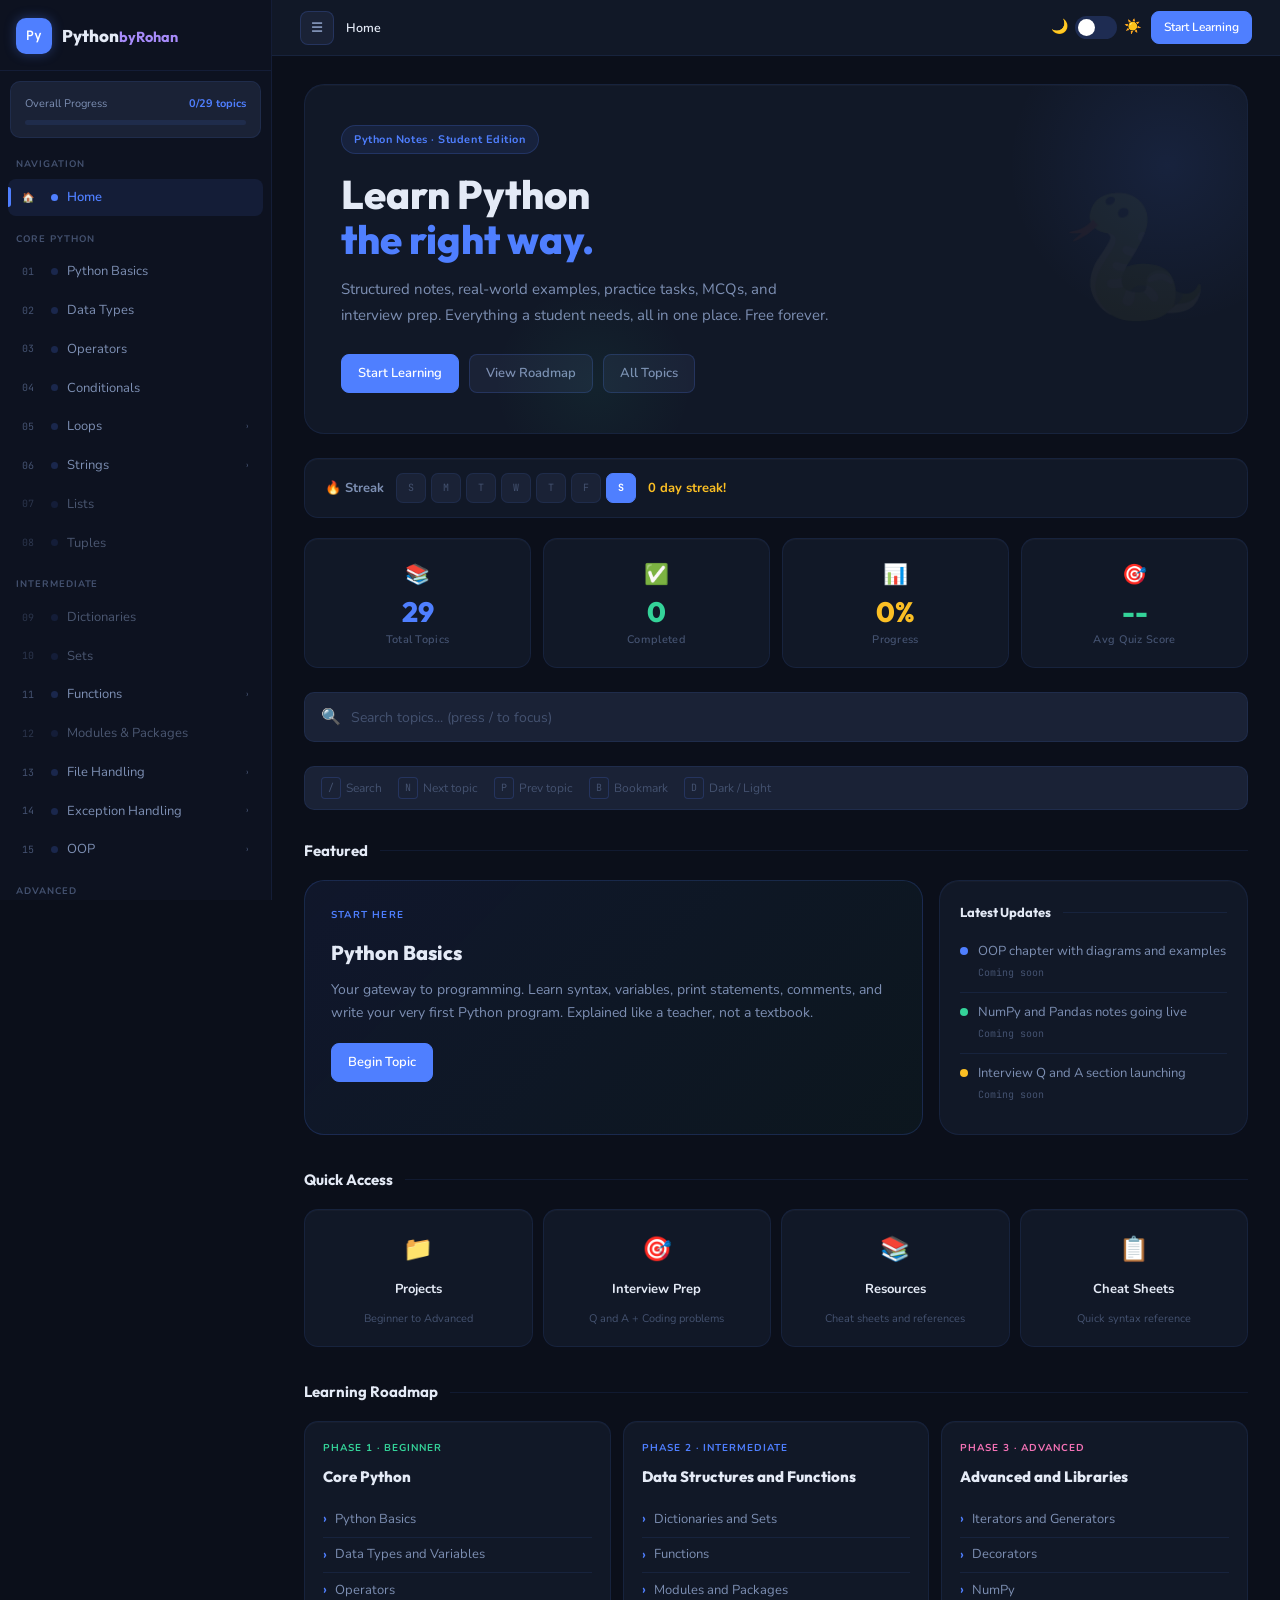
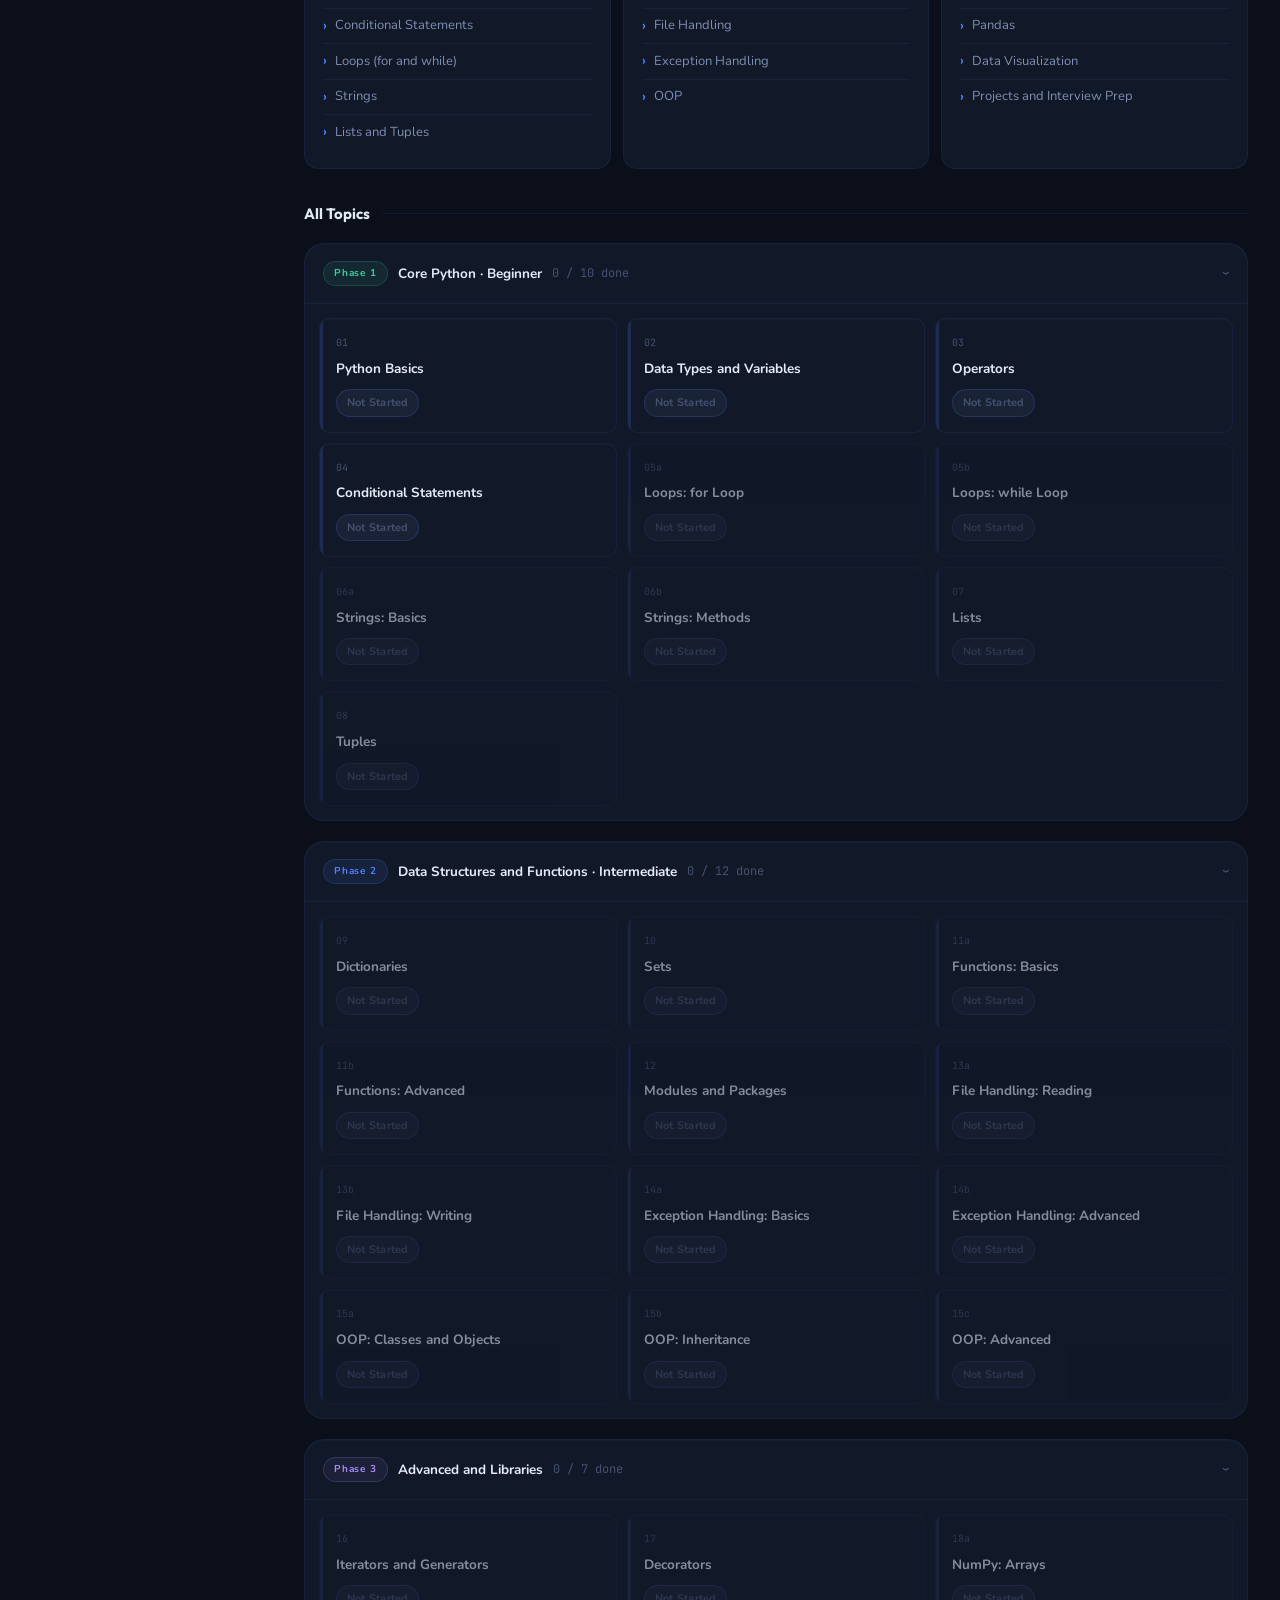
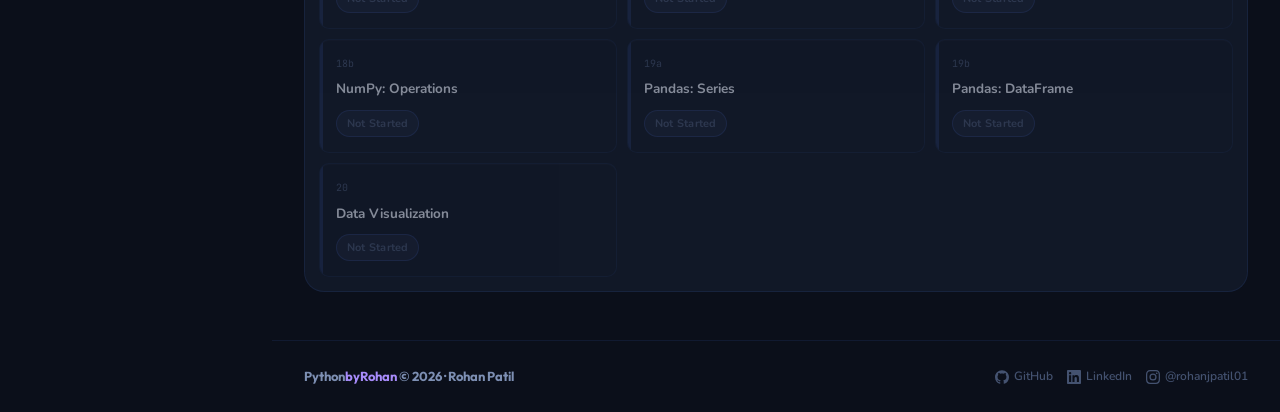
==== index.html @ 58c8c231 "Add files via upload" ====
<!DOCTYPE html>
<html lang="en">
<head>
  <meta charset="UTF-8" />
  <meta name="viewport" content="width=device-width, initial-scale=1.0" />
  <title>PythonbyRohan:Learn Python the Right Way</title>
  <meta name="description" content="Structured Python notes with examples, MCQs, practice tasks, and interview prep by Rohan Patil." />

  <!-- Favicon -->
  <link rel="icon" href="data:image/svg+xml,<svg xmlns='http://www.w3.org/2000/svg' viewBox='0 0 100 100'><text y='.9em' font-size='90'>🐍</text></svg>" />

  <!-- Open Graph -->
  <meta property="og:title"       content="PythonbyRohan:Learn Python the Right Way" />
  <meta property="og:description" content="Structured Python notes, MCQs, practice tasks and interview prep by Rohan Patil. Free for everyone." />
  <meta property="og:type"        content="website" />
  <meta property="og:url"         content="https://rohanpatil01.github.io/pynotes/" />
  <meta name="twitter:card"       content="summary" />
  <meta name="twitter:title"      content="PythonbyRohan:Learn Python the Right Way" />
  <meta name="twitter:description" content="Structured Python notes, MCQs, practice tasks and interview prep by Rohan Patil." />

  <link rel="stylesheet" href="assets/style.css" />
  <style>
    /* Home-page specific */
    .hero {
      background: var(--card);
      border: 1px solid var(--border);
      border-radius: var(--radius-xl);
      padding: 40px 36px;
      position: relative; overflow: hidden;
      margin-bottom: 24px;
      box-shadow: inset 0 1px 0 var(--card-shine);
    }
    .hero-glow {
      position:absolute; top:-80px; right:-80px;
      width:320px; height:320px;
      background:radial-gradient(circle, rgba(79,127,255,.1) 0%, transparent 70%);
      pointer-events:none;
    }
    .hero-glow2 {
      position:absolute; bottom:-50px; left:20%;
      width:200px; height:200px;
      background:radial-gradient(circle, rgba(52,211,153,.06) 0%, transparent 70%);
      pointer-events:none;
    }
    .hero-snake {
      position:absolute; right:36px; top:50%;
      transform:translateY(-50%);
      font-size:120px; opacity:.05;
      pointer-events:none; user-select:none;
    }
    .hero-tag {
      display:inline-flex; align-items:center; gap:6px;
      background:rgba(79,127,255,.1);
      border:1px solid rgba(79,127,255,.2);
      color:var(--accent);
      font-size:11px; font-weight:700;
      padding:4px 12px; border-radius:20px;
      margin-bottom:18px; letter-spacing:.05em;
    }
    .hero h1 {
      font-family:var(--font-display);
      font-size:clamp(26px,4vw,40px);
      font-weight:800; line-height:1.12;
      margin-bottom:14px; color:var(--text);
    }
    .hero h1 .hl { color:var(--accent); }
    .hero p {
      font-size:15px; color:var(--text2);
      line-height:1.75; max-width:500px; margin-bottom:26px;
    }
    .hero-actions { display:flex; gap:10px; flex-wrap:wrap; }

    /* Last visit banner */
    .last-visit-banner {
      display:none; align-items:center; justify-content:space-between;
      background:rgba(79,127,255,.08);
      border:1px solid rgba(79,127,255,.2);
      border-radius:var(--radius);
      padding:12px 18px; margin-bottom:20px;
      font-size:13.5px; gap:12px; flex-wrap:wrap;
    }
    .last-visit-banner span { color:var(--text2); }
    .last-visit-banner strong { color:var(--text); }

    /* Streak */
    .streak-section {
      display:flex; align-items:center; gap:12px;
      background:var(--card); border:1px solid var(--border);
      border-radius:var(--radius-lg); padding:14px 20px;
      margin-bottom:20px;
      box-shadow:inset 0 1px 0 var(--card-shine);
      flex-wrap:wrap;
    }
    .streak-label { font-size:13px; font-weight:700; color:var(--text2); white-space:nowrap; }
    #streakDots   { display:flex; gap:5px; }
    .streak-dot {
      width:30px; height:30px; border-radius:7px;
      background:var(--bg3); border:1px solid var(--border);
      display:flex; align-items:center; justify-content:center;
      font-size:10px; font-family:var(--font-mono);
      color:var(--text3); transition:all .2s;
    }
    .streak-dot.done  { background:rgba(79,127,255,.15); border-color:rgba(79,127,255,.3); color:var(--accent); }
    .streak-dot.today { background:var(--accent); border-color:var(--accent); color:#fff; font-weight:700; }
    .streak-msg { font-size:13px; color:var(--accent3); font-weight:700; white-space:nowrap; }

    /* Stats */
    .stats-grid {
      display:grid; grid-template-columns:repeat(4,1fr);
      gap:12px; margin-bottom:24px;
    }
    .stat-card {
      background:var(--card); border:1px solid var(--border);
      border-radius:var(--radius-lg); padding:18px 16px;
      text-align:center;
      transition:border-color .2s, transform .2s;
      box-shadow:inset 0 1px 0 var(--card-shine);
    }
    .stat-card:hover { border-color:var(--border2); transform:translateY(-2px); }
    .stat-icon  { font-size:20px; margin-bottom:6px; }
    .stat-num   {
      font-family:var(--font-display);
      font-size:28px; font-weight:800; line-height:1; margin-bottom:4px;
    }
    .stat-label { font-size:11px; color:var(--text3); font-weight:600; letter-spacing:.03em; }

    /* Quick links */
    .quicklinks-grid {
      display:grid; grid-template-columns:repeat(4,1fr);
      gap:10px; margin-bottom:32px;
    }
    .quicklink-card {
      background:var(--card); border:1px solid var(--border);
      border-radius:var(--radius-lg); padding:18px 14px;
      text-decoration:none; transition:all .2s;
      display:flex; flex-direction:column;
      align-items:center; gap:8px; text-align:center;
      box-shadow:inset 0 1px 0 var(--card-shine);
    }
    .quicklink-card:hover { border-color:var(--accent); transform:translateY(-2px); }
    .quicklink-icon { font-size:24px; }
    .quicklink-name { font-size:13px; font-weight:700; color:var(--text); }
    .quicklink-desc { font-size:11px; color:var(--text3); }

    /* Featured */
    .featured-grid {
      display:grid; grid-template-columns:2fr 1fr;
      gap:16px; margin-bottom:32px;
    }
    .featured-card {
      background:linear-gradient(135deg, rgba(79,127,255,.08), rgba(52,211,153,.04));
      border:1px solid rgba(79,127,255,.18);
      border-radius:var(--radius-xl); padding:26px;
      position:relative; overflow:hidden;
    }
    .featured-label {
      font-size:10px; font-weight:700; letter-spacing:.12em;
      text-transform:uppercase; color:var(--accent); margin-bottom:10px;
    }
    .featured-title {
      font-family:var(--font-display);
      font-size:20px; font-weight:800; margin-bottom:8px; color:var(--text);
    }
    .featured-desc { font-size:14px; color:var(--text2); line-height:1.7; margin-bottom:18px; }
    .updates-card {
      background:var(--card); border:1px solid var(--border);
      border-radius:var(--radius-xl); padding:20px;
      box-shadow:inset 0 1px 0 var(--card-shine);
    }
    .update-item {
      display:flex; gap:10px; align-items:flex-start;
      padding:10px 0; border-bottom:1px solid var(--border);
    }
    .update-item:last-child { border-bottom:none; }
    .update-dot { width:8px; height:8px; border-radius:50%; margin-top:5px; flex-shrink:0; }
    .update-text { font-size:13px; color:var(--text2); line-height:1.5; }
    .update-date { font-size:10px; color:var(--text3); font-family:var(--font-mono); margin-top:3px; }

    /* Roadmap */
    .roadmap-grid {
      display:grid; grid-template-columns:repeat(3,1fr);
      gap:12px; margin-bottom:32px;
    }
    .roadmap-card {
      background:var(--card); border:1px solid var(--border);
      border-radius:var(--radius-lg); padding:18px;
      box-shadow:inset 0 1px 0 var(--card-shine);
      transition:border-color .2s;
    }
    .roadmap-card:hover { border-color:var(--border2); }
    .roadmap-phase {
      font-size:10px; font-weight:700; letter-spacing:.1em;
      text-transform:uppercase; margin-bottom:6px;
    }
    .roadmap-title { font-family:var(--font-display); font-size:15px; font-weight:800; margin-bottom:12px; }
    .roadmap-items { list-style:none; }
    .roadmap-items li {
      font-size:13px; color:var(--text2);
      padding:5px 0; border-bottom:1px solid var(--border);
      display:flex; align-items:center; gap:8px;
    }
    .roadmap-items li:last-child { border-bottom:none; }
    .roadmap-items li::before { content:'›'; color:var(--accent); font-size:14px; font-weight:700; }

    /* Topic grid */
    .topic-grid {
      display:grid; grid-template-columns:repeat(3,1fr);
      gap:10px; margin-bottom:32px;
    }
    .topic-card {
      background:var(--card); border:1px solid var(--border);
      border-radius:var(--radius); padding:15px 16px;
      cursor:pointer; transition:all .22s ease;
      text-decoration:none; display:block;
      position:relative; overflow:hidden;
      box-shadow:inset 0 1px 0 var(--card-shine);
    }
    .topic-card::before {
      content:''; position:absolute;
      left:0; top:0; bottom:0; width:3px;
      background:var(--border2); transition:background .2s;
    }
    .topic-card:hover { border-color:var(--accent); transform:translateY(-2px); box-shadow:var(--shadow-sm); }
    .topic-card:hover::before { background:var(--accent); }
    .topic-card.done { border-color:rgba(52,211,153,.2); }
    .topic-card.done::before { background:var(--green); }
    .topic-num  { font-family:var(--font-mono); font-size:10px; color:var(--text3); margin-bottom:5px; }
    .topic-name { font-size:13.5px; font-weight:700; color:var(--text); margin-bottom:8px; }

    /* Phase sections */
    .phase-section {
      margin-bottom: 20px;
      border: 1px solid var(--border);
      border-radius: var(--radius-xl);
      overflow: hidden;
      background: var(--card);
      box-shadow: inset 0 1px 0 var(--card-shine);
    }
    .phase-header {
      display: flex; align-items: center; justify-content: space-between;
      padding: 14px 18px; cursor: pointer;
      border-bottom: 1px solid var(--border);
      transition: background .18s;
      user-select: none;
    }
    .phase-header:hover { background: var(--bg3); }
    .phase-header-left { display: flex; align-items: center; gap: 10px; flex-wrap: wrap; }
    .phase-badge {
      font-size: 10px; font-weight: 700; letter-spacing: .08em;
      padding: 3px 10px; border-radius: 20px; border: 1px solid;
    }
    .phase-title { font-size: 13.5px; font-weight: 700; color: var(--text); }
    .phase-count { font-size: 12px; color: var(--text3); font-family: var(--font-mono); }
    .phase-arrow {
      font-size: 18px; color: var(--text3);
      transition: transform .25s; display: inline-block;
      transform: rotate(90deg);
    }
    .phase-section.collapsed .phase-arrow { transform: rotate(0deg); }
    .phase-body { padding: 14px; margin-bottom: 0; }
    .phase-section.collapsed .phase-body { display: none; }

    /* Responsive */
    @media (max-width:900px) {
      .stats-grid      { grid-template-columns:repeat(2,1fr); }
      .topic-grid      { grid-template-columns:repeat(2,1fr); }
      .roadmap-grid    { grid-template-columns:1fr 1fr; }
      .quicklinks-grid { grid-template-columns:repeat(2,1fr); }
      .featured-grid   { grid-template-columns:1fr; }
    }
    @media (max-width:560px) {
      .topic-grid   { grid-template-columns:1fr; }
      .roadmap-grid { grid-template-columns:1fr; }
    }
  </style>
</head>
<body>
<script>(function(){try{if(JSON.parse(localStorage.getItem('pynotes_theme'))==='light')document.body.classList.add('light');}catch(e){}}());</script>

<!-- Mobile overlay -->
<div class="sidebar-overlay" id="sidebarOverlay"></div>

<div class="layout">

  <!-- ══ SIDEBAR ══════════════════════════════════════════ -->
  <aside class="sidebar" id="sidebar">
    <div class="sidebar-logo">
      <div class="logo-icon">Py</div>
      <div>
        <div class="logo-text">Python<span style="color:var(--purple);font-size:.85em;font-weight:700">byRohan</span></div>
      </div>
    </div>

    <div class="sidebar-progress">
      <div class="progress-meta">
        <span>Overall Progress</span>
        <span data-progress-count>0/29 topics</span>
      </div>
      <div class="progress-track"><div class="progress-fill" style="width:0%"></div></div>
    </div>

    <div class="sidebar-label">Navigation</div>
    <a href="index.html" class="nav-item active">
      <span class="nav-num">🏠</span><span class="nav-dot active"></span>Home
    </a>

    <div class="sidebar-label">Core Python</div>

    <a href="topics/python-basics.html" class="nav-item">
      <span class="nav-num">01</span><span class="nav-dot" id="dot-python-basics"></span>Python Basics
    </a>
    <a href="topics/data-types.html" class="nav-item">
      <span class="nav-num">02</span><span class="nav-dot" id="dot-data-types"></span>Data Types
    </a>
    <a href="topics/operators.html" class="nav-item">
      <span class="nav-num">03</span><span class="nav-dot" id="dot-operators"></span>Operators
    </a>
    <a href="topics/conditionals.html" class="nav-item">
      <span class="nav-num">04</span><span class="nav-dot" id="dot-conditionals"></span>Conditionals
    </a>

    <!-- Loops group -->
    <div class="nav-group" data-group="loops">
      <div class="nav-group-header">
        <span class="nav-num">05</span>
        <span class="nav-dot" id="dot-loops-for"></span>
        Loops
        <span class="nav-group-arrow">›</span>
      </div>
      <div class="nav-sub">
        <a href="topics/loops-for.html"   class="nav-sub-item" id="sub-loops-for">for Loop</a>
        <a href="topics/loops-while.html" class="nav-sub-item" id="sub-loops-while">while Loop</a>
      </div>
    </div>

    <!-- Strings group -->
    <div class="nav-group" data-group="strings">
      <div class="nav-group-header">
        <span class="nav-num">06</span>
        <span class="nav-dot" id="dot-strings-basics"></span>
        Strings
        <span class="nav-group-arrow">›</span>
      </div>
      <div class="nav-sub">
        <a href="topics/strings-basics.html"  class="nav-sub-item" id="sub-strings-basics">Basics</a>
        <a href="topics/strings-methods.html" class="nav-sub-item" id="sub-strings-methods">Methods</a>
      </div>
    </div>

    <a href="topics/lists.html" class="nav-item">
      <span class="nav-num">07</span><span class="nav-dot" id="dot-lists"></span>Lists
    </a>
    <a href="topics/tuples.html" class="nav-item">
      <span class="nav-num">08</span><span class="nav-dot" id="dot-tuples"></span>Tuples
    </a>

    <div class="sidebar-label">Intermediate</div>

    <a href="topics/dictionaries.html" class="nav-item">
      <span class="nav-num">09</span><span class="nav-dot" id="dot-dictionaries"></span>Dictionaries
    </a>
    <a href="topics/sets.html" class="nav-item">
      <span class="nav-num">10</span><span class="nav-dot" id="dot-sets"></span>Sets
    </a>

    <!-- Functions group -->
    <div class="nav-group" data-group="functions">
      <div class="nav-group-header">
        <span class="nav-num">11</span>
        <span class="nav-dot" id="dot-functions-basics"></span>
        Functions
        <span class="nav-group-arrow">›</span>
      </div>
      <div class="nav-sub">
        <a href="topics/functions-basics.html"   class="nav-sub-item">Defining Functions</a>
        <a href="topics/functions-advanced.html" class="nav-sub-item">Args, kwargs, Lambda</a>
      </div>
    </div>

    <a href="topics/modules-packages.html" class="nav-item">
      <span class="nav-num">12</span><span class="nav-dot" id="dot-modules-packages"></span>Modules &amp; Packages
    </a>

    <!-- File Handling group -->
    <div class="nav-group" data-group="file-handling">
      <div class="nav-group-header">
        <span class="nav-num">13</span>
        <span class="nav-dot" id="dot-file-handling-read"></span>
        File Handling
        <span class="nav-group-arrow">›</span>
      </div>
      <div class="nav-sub">
        <a href="topics/file-handling-read.html"  class="nav-sub-item">Reading Files</a>
        <a href="topics/file-handling-write.html" class="nav-sub-item">Writing Files</a>
      </div>
    </div>

    <!-- Exception Handling group -->
    <div class="nav-group" data-group="exceptions">
      <div class="nav-group-header">
        <span class="nav-num">14</span>
        <span class="nav-dot" id="dot-exceptions-basics"></span>
        Exception Handling
        <span class="nav-group-arrow">›</span>
      </div>
      <div class="nav-sub">
        <a href="topics/exceptions-basics.html"   class="nav-sub-item">Basics</a>
        <a href="topics/exceptions-advanced.html" class="nav-sub-item">Advanced</a>
      </div>
    </div>

    <!-- OOP group -->
    <div class="nav-group" data-group="oop">
      <div class="nav-group-header">
        <span class="nav-num">15</span>
        <span class="nav-dot" id="dot-oop-classes"></span>
        OOP
        <span class="nav-group-arrow">›</span>
      </div>
      <div class="nav-sub">
        <a href="topics/oop-classes.html"     class="nav-sub-item">Classes &amp; Objects</a>
        <a href="topics/oop-inheritance.html" class="nav-sub-item">Inheritance</a>
        <a href="topics/oop-advanced.html"    class="nav-sub-item">Advanced OOP</a>
      </div>
    </div>

    <div class="sidebar-label">Advanced</div>

    <a href="topics/iterators-generators.html" class="nav-item">
      <span class="nav-num">16</span><span class="nav-dot" id="dot-iterators-generators"></span>Iterators &amp; Generators
    </a>
    <a href="topics/decorators.html" class="nav-item">
      <span class="nav-num">17</span><span class="nav-dot" id="dot-decorators"></span>Decorators
    </a>

    <!-- NumPy group -->
    <div class="nav-group" data-group="numpy">
      <div class="nav-group-header">
        <span class="nav-num">18</span>
        <span class="nav-dot" id="dot-numpy-arrays"></span>
        NumPy
        <span class="nav-group-arrow">›</span>
      </div>
      <div class="nav-sub">
        <a href="topics/numpy-arrays.html"     class="nav-sub-item">Arrays</a>
        <a href="topics/numpy-operations.html" class="nav-sub-item">Operations</a>
      </div>
    </div>

    <!-- Pandas group -->
    <div class="nav-group" data-group="pandas">
      <div class="nav-group-header">
        <span class="nav-num">19</span>
        <span class="nav-dot" id="dot-pandas-series"></span>
        Pandas
        <span class="nav-group-arrow">›</span>
      </div>
      <div class="nav-sub">
        <a href="topics/pandas-series.html"    class="nav-sub-item">Series</a>
        <a href="topics/pandas-dataframe.html" class="nav-sub-item">DataFrame</a>
      </div>
    </div>

    <a href="topics/data-visualization.html" class="nav-item">
      <span class="nav-num">20</span><span class="nav-dot" id="dot-data-visualization"></span>Data Visualization
    </a>

    <div class="sidebar-label">More</div>
    <a href="projects/index.html"  class="nav-item"><span class="nav-num">📁</span><span class="nav-dot"></span>Projects</a>
    <a href="interview/index.html" class="nav-item"><span class="nav-num">🎯</span><span class="nav-dot"></span>Interview Prep</a>
    <a href="resources/index.html" class="nav-item"><span class="nav-num">📚</span><span class="nav-dot"></span>Resources</a>
  </aside>

  <!-- ══ MAIN ════════════════════════════════════════════ -->
  <div class="main" id="main">

    <!-- Topbar -->
    <header class="topbar">
      <div style="display:flex;align-items:center;gap:12px">
        <button class="sidebar-toggle btn btn-icon" id="sidebarToggle" title="Toggle sidebar">☰</button>
        <nav class="breadcrumb" aria-label="Breadcrumb">
          <span class="crumb-current">Home</span>
        </nav>
      </div>
      <div class="topbar-right">
        <div class="theme-toggle">
          <span class="theme-icon">🌙</span>
          <button class="toggle-btn" id="themeToggle" aria-label="Toggle theme" title="Toggle theme (D)"></button>
          <span class="theme-icon">☀️</span>
        </div>
        <a href="topics/python-basics.html" class="btn btn-primary btn-sm">Start Learning</a>
      </div>
    </header>

    <!-- Content -->
    <main class="content-area">

      <!-- Last visit banner -->
      <div class="last-visit-banner animate-fadeup" id="lastVisitBanner">
        <span>Welcome back! Continue from <strong id="lastVisitName"></strong></span>
        <a id="lastVisitLink" href="#" class="btn btn-primary btn-sm">Continue</a>
      </div>

      <!-- Hero -->
      <section class="hero animate-fadeup">
        <div class="hero-glow"></div>
        <div class="hero-glow2"></div>
        <div class="hero-snake">🐍</div>
        <div class="hero-tag">Python Notes · Student Edition</div>
        <h1>Learn Python<br><span class="hl">the right way.</span></h1>
        <p>Structured notes, real-world examples, practice tasks, MCQs, and interview prep. Everything a student needs, all in one place. Free forever.</p>
        <div class="hero-actions">
          <a href="topics/python-basics.html" class="btn btn-primary">Start Learning</a>
          <a href="#roadmap" class="btn">View Roadmap</a>
          <a href="#topics"  class="btn">All Topics</a>
        </div>
      </section>

      <!-- Streak -->
      <div class="streak-section animate-fadeup delay-1">
        <div class="streak-label">🔥 Streak</div>
        <div id="streakDots"></div>
        <div class="streak-msg"><span data-streak>0</span> day streak!</div>
      </div>

      <!-- Stats -->
      <div class="stats-grid animate-fadeup delay-2">
        <div class="stat-card">
          <div class="stat-icon">📚</div>
          <div class="stat-num" style="color:var(--accent)">29</div>
          <div class="stat-label">Total Topics</div>
        </div>
        <div class="stat-card">
          <div class="stat-icon">✅</div>
          <div class="stat-num" style="color:var(--green)" data-completed-count>0</div>
          <div class="stat-label">Completed</div>
        </div>
        <div class="stat-card">
          <div class="stat-icon">📊</div>
          <div class="stat-num" style="color:var(--accent3)" data-progress-percent>0%</div>
          <div class="stat-label">Progress</div>
        </div>
        <div class="stat-card">
          <div class="stat-icon">🎯</div>
          <div class="stat-num" style="color:var(--accent2)" id="avgScore">--</div>
          <div class="stat-label">Avg Quiz Score</div>
        </div>
      </div>

      <!-- Search -->
      <div class="search-wrap animate-fadeup delay-2" style="margin-bottom:24px">
        <span class="search-icon">🔍</span>
        <input id="globalSearch" type="text" placeholder="Search topics... (press / to focus)" aria-label="Search topics" />
      </div>

      <!-- Keyboard shortcuts -->
      <div class="shortcut-hint animate-fadeup delay-2">
        <span><kbd class="kbd">/</kbd> Search</span>
        <span><kbd class="kbd">N</kbd> Next topic</span>
        <span><kbd class="kbd">P</kbd> Prev topic</span>
        <span><kbd class="kbd">B</kbd> Bookmark</span>
        <span><kbd class="kbd">D</kbd> Dark / Light</span>
      </div>

      <!-- Featured -->
      <div class="section-heading animate-fadeup delay-2">Featured</div>
      <div class="featured-grid animate-fadeup delay-3">
        <div class="featured-card">
          <div class="featured-label">Start here</div>
          <div class="featured-title">Python Basics</div>
          <div class="featured-desc">Your gateway to programming. Learn syntax, variables, print statements, comments, and write your very first Python program. Explained like a teacher, not a textbook.</div>
          <a href="topics/python-basics.html" class="btn btn-primary">Begin Topic</a>
        </div>
        <div class="updates-card">
          <div class="section-heading" style="font-size:13px;margin-bottom:8px">Latest Updates</div>
          <div class="update-item">
            <div class="update-dot" style="background:var(--accent)"></div>
            <div>
              <div class="update-text">OOP chapter with diagrams and examples</div>
              <div class="update-date">Coming soon</div>
            </div>
          </div>
          <div class="update-item">
            <div class="update-dot" style="background:var(--accent2)"></div>
            <div>
              <div class="update-text">NumPy and Pandas notes going live</div>
              <div class="update-date">Coming soon</div>
            </div>
          </div>
          <div class="update-item">
            <div class="update-dot" style="background:var(--accent3)"></div>
            <div>
              <div class="update-text">Interview Q and A section launching</div>
              <div class="update-date">Coming soon</div>
            </div>
          </div>
        </div>
      </div>

      <!-- Quick links -->
      <div class="section-heading animate-fadeup delay-3">Quick Access</div>
      <div class="quicklinks-grid animate-fadeup delay-3">
        <a href="projects/index.html"  class="quicklink-card"><div class="quicklink-icon">📁</div><div class="quicklink-name">Projects</div><div class="quicklink-desc">Beginner to Advanced</div></a>
        <a href="interview/index.html" class="quicklink-card"><div class="quicklink-icon">🎯</div><div class="quicklink-name">Interview Prep</div><div class="quicklink-desc">Q and A + Coding problems</div></a>
        <a href="resources/index.html" class="quicklink-card"><div class="quicklink-icon">📚</div><div class="quicklink-name">Resources</div><div class="quicklink-desc">Cheat sheets and references</div></a>
        <a href="resources/index.html" class="quicklink-card"><div class="quicklink-icon">📋</div><div class="quicklink-name">Cheat Sheets</div><div class="quicklink-desc">Quick syntax reference</div></a>
      </div>

      <!-- Roadmap -->
      <div id="roadmap" class="section-heading animate-fadeup delay-3">Learning Roadmap</div>
      <div class="roadmap-grid animate-fadeup delay-3">
        <div class="roadmap-card">
          <div class="roadmap-phase" style="color:var(--green)">Phase 1 · Beginner</div>
          <div class="roadmap-title">Core Python</div>
          <ul class="roadmap-items">
            <li>Python Basics</li>
            <li>Data Types and Variables</li>
            <li>Operators</li>
            <li>Conditional Statements</li>
            <li>Loops (for and while)</li>
            <li>Strings</li>
            <li>Lists and Tuples</li>
          </ul>
        </div>
        <div class="roadmap-card">
          <div class="roadmap-phase" style="color:var(--accent)">Phase 2 · Intermediate</div>
          <div class="roadmap-title">Data Structures and Functions</div>
          <ul class="roadmap-items">
            <li>Dictionaries and Sets</li>
            <li>Functions</li>
            <li>Modules and Packages</li>
            <li>File Handling</li>
            <li>Exception Handling</li>
            <li>OOP</li>
          </ul>
        </div>
        <div class="roadmap-card">
          <div class="roadmap-phase" style="color:var(--accent4)">Phase 3 · Advanced</div>
          <div class="roadmap-title">Advanced and Libraries</div>
          <ul class="roadmap-items">
            <li>Iterators and Generators</li>
            <li>Decorators</li>
            <li>NumPy</li>
            <li>Pandas</li>
            <li>Data Visualization</li>
            <li>Projects and Interview Prep</li>
          </ul>
        </div>
      </div>

      <!-- All Topics -->
      <div id="topics" class="section-heading animate-fadeup delay-4">All Topics</div>

      <!-- Phase 1 -->
      <div class="phase-section animate-fadeup delay-4">
        <div class="phase-header" onclick="this.parentElement.classList.toggle('collapsed')">
          <div class="phase-header-left">
            <span class="phase-badge" style="background:var(--green-bg);border-color:var(--green-border);color:var(--green)">Phase 1</span>
            <span class="phase-title">Core Python · Beginner</span>
            <span class="phase-count" id="phase1-count">0 / 10 done</span>
          </div>
          <span class="phase-arrow">›</span>
        </div>
        <div class="topic-grid phase-body">
          <a href="topics/python-basics.html"    class="topic-card" data-searchable data-topic="python-basics"><div class="topic-num">01</div><div class="topic-name">Python Basics</div><span class="badge badge-gray" id="status-python-basics">Not Started</span></a>
          <a href="topics/data-types.html"       class="topic-card" data-searchable data-topic="data-types"><div class="topic-num">02</div><div class="topic-name">Data Types and Variables</div><span class="badge badge-gray" id="status-data-types">Not Started</span></a>
          <a href="topics/operators.html"        class="topic-card" data-searchable data-topic="operators"><div class="topic-num">03</div><div class="topic-name">Operators</div><span class="badge badge-gray" id="status-operators">Not Started</span></a>
          <a href="topics/conditionals.html"     class="topic-card" data-searchable data-topic="conditionals"><div class="topic-num">04</div><div class="topic-name">Conditional Statements</div><span class="badge badge-gray" id="status-conditionals">Not Started</span></a>
          <a href="topics/loops-for.html"        class="topic-card" data-searchable data-topic="loops-for"><div class="topic-num">05a</div><div class="topic-name">Loops: for Loop</div><span class="badge badge-gray" id="status-loops-for">Not Started</span></a>
          <a href="topics/loops-while.html"      class="topic-card" data-searchable data-topic="loops-while"><div class="topic-num">05b</div><div class="topic-name">Loops: while Loop</div><span class="badge badge-gray" id="status-loops-while">Not Started</span></a>
          <a href="topics/strings-basics.html"   class="topic-card" data-searchable data-topic="strings-basics"><div class="topic-num">06a</div><div class="topic-name">Strings: Basics</div><span class="badge badge-gray" id="status-strings-basics">Not Started</span></a>
          <a href="topics/strings-methods.html"  class="topic-card" data-searchable data-topic="strings-methods"><div class="topic-num">06b</div><div class="topic-name">Strings: Methods</div><span class="badge badge-gray" id="status-strings-methods">Not Started</span></a>
          <a href="topics/lists.html"            class="topic-card" data-searchable data-topic="lists"><div class="topic-num">07</div><div class="topic-name">Lists</div><span class="badge badge-gray" id="status-lists">Not Started</span></a>
          <a href="topics/tuples.html"           class="topic-card" data-searchable data-topic="tuples"><div class="topic-num">08</div><div class="topic-name">Tuples</div><span class="badge badge-gray" id="status-tuples">Not Started</span></a>
        </div>
      </div>

      <!-- Phase 2 -->
      <div class="phase-section animate-fadeup delay-4">
        <div class="phase-header" onclick="this.parentElement.classList.toggle('collapsed')">
          <div class="phase-header-left">
            <span class="phase-badge" style="background:rgba(79,127,255,.1);border-color:rgba(79,127,255,.2);color:var(--accent)">Phase 2</span>
            <span class="phase-title">Data Structures and Functions · Intermediate</span>
            <span class="phase-count" id="phase2-count">0 / 11 done</span>
          </div>
          <span class="phase-arrow">›</span>
        </div>
        <div class="topic-grid phase-body">
          <a href="topics/dictionaries.html"         class="topic-card" data-searchable data-topic="dictionaries"><div class="topic-num">09</div><div class="topic-name">Dictionaries</div><span class="badge badge-gray" id="status-dictionaries">Not Started</span></a>
          <a href="topics/sets.html"                 class="topic-card" data-searchable data-topic="sets"><div class="topic-num">10</div><div class="topic-name">Sets</div><span class="badge badge-gray" id="status-sets">Not Started</span></a>
          <a href="topics/functions-basics.html"     class="topic-card" data-searchable data-topic="functions-basics"><div class="topic-num">11a</div><div class="topic-name">Functions: Basics</div><span class="badge badge-gray" id="status-functions-basics">Not Started</span></a>
          <a href="topics/functions-advanced.html"   class="topic-card" data-searchable data-topic="functions-advanced"><div class="topic-num">11b</div><div class="topic-name">Functions: Advanced</div><span class="badge badge-gray" id="status-functions-advanced">Not Started</span></a>
          <a href="topics/modules-packages.html"     class="topic-card" data-searchable data-topic="modules-packages"><div class="topic-num">12</div><div class="topic-name">Modules and Packages</div><span class="badge badge-gray" id="status-modules-packages">Not Started</span></a>
          <a href="topics/file-handling-read.html"   class="topic-card" data-searchable data-topic="file-handling-read"><div class="topic-num">13a</div><div class="topic-name">File Handling: Reading</div><span class="badge badge-gray" id="status-file-handling-read">Not Started</span></a>
          <a href="topics/file-handling-write.html"  class="topic-card" data-searchable data-topic="file-handling-write"><div class="topic-num">13b</div><div class="topic-name">File Handling: Writing</div><span class="badge badge-gray" id="status-file-handling-write">Not Started</span></a>
          <a href="topics/exceptions-basics.html"    class="topic-card" data-searchable data-topic="exceptions-basics"><div class="topic-num">14a</div><div class="topic-name">Exception Handling: Basics</div><span class="badge badge-gray" id="status-exceptions-basics">Not Started</span></a>
          <a href="topics/exceptions-advanced.html"  class="topic-card" data-searchable data-topic="exceptions-advanced"><div class="topic-num">14b</div><div class="topic-name">Exception Handling: Advanced</div><span class="badge badge-gray" id="status-exceptions-advanced">Not Started</span></a>
          <a href="topics/oop-classes.html"          class="topic-card" data-searchable data-topic="oop-classes"><div class="topic-num">15a</div><div class="topic-name">OOP: Classes and Objects</div><span class="badge badge-gray" id="status-oop-classes">Not Started</span></a>
          <a href="topics/oop-inheritance.html"      class="topic-card" data-searchable data-topic="oop-inheritance"><div class="topic-num">15b</div><div class="topic-name">OOP: Inheritance</div><span class="badge badge-gray" id="status-oop-inheritance">Not Started</span></a>
          <a href="topics/oop-advanced.html"         class="topic-card" data-searchable data-topic="oop-advanced"><div class="topic-num">15c</div><div class="topic-name">OOP: Advanced</div><span class="badge badge-gray" id="status-oop-advanced">Not Started</span></a>
        </div>
      </div>

      <!-- Phase 3 -->
      <div class="phase-section animate-fadeup delay-4">
        <div class="phase-header" onclick="this.parentElement.classList.toggle('collapsed')">
          <div class="phase-header-left">
            <span class="phase-badge" style="background:var(--purple-bg);border-color:var(--purple-border);color:var(--purple)">Phase 3</span>
            <span class="phase-title">Advanced and Libraries</span>
            <span class="phase-count" id="phase3-count">0 / 8 done</span>
          </div>
          <span class="phase-arrow">›</span>
        </div>
        <div class="topic-grid phase-body">
          <a href="topics/iterators-generators.html" class="topic-card" data-searchable data-topic="iterators-generators"><div class="topic-num">16</div><div class="topic-name">Iterators and Generators</div><span class="badge badge-gray" id="status-iterators-generators">Not Started</span></a>
          <a href="topics/decorators.html"           class="topic-card" data-searchable data-topic="decorators"><div class="topic-num">17</div><div class="topic-name">Decorators</div><span class="badge badge-gray" id="status-decorators">Not Started</span></a>
          <a href="topics/numpy-arrays.html"         class="topic-card" data-searchable data-topic="numpy-arrays"><div class="topic-num">18a</div><div class="topic-name">NumPy: Arrays</div><span class="badge badge-gray" id="status-numpy-arrays">Not Started</span></a>
          <a href="topics/numpy-operations.html"     class="topic-card" data-searchable data-topic="numpy-operations"><div class="topic-num">18b</div><div class="topic-name">NumPy: Operations</div><span class="badge badge-gray" id="status-numpy-operations">Not Started</span></a>
          <a href="topics/pandas-series.html"        class="topic-card" data-searchable data-topic="pandas-series"><div class="topic-num">19a</div><div class="topic-name">Pandas: Series</div><span class="badge badge-gray" id="status-pandas-series">Not Started</span></a>
          <a href="topics/pandas-dataframe.html"     class="topic-card" data-searchable data-topic="pandas-dataframe"><div class="topic-num">19b</div><div class="topic-name">Pandas: DataFrame</div><span class="badge badge-gray" id="status-pandas-dataframe">Not Started</span></a>
          <a href="topics/data-visualization.html"   class="topic-card" data-searchable data-topic="data-visualization"><div class="topic-num">20</div><div class="topic-name">Data Visualization</div><span class="badge badge-gray" id="status-data-visualization">Not Started</span></a>
        </div>
      </div>

    </main>

    <!-- Footer -->
    <footer class="footer">
      <div class="footer-brand">Python<span style="color:var(--purple)">byRohan</span> &copy; 2026 · Rohan Patil</div>
      <div class="footer-links">
        <a href="https://github.com/RohanPatil01" target="_blank" rel="noopener" class="footer-link">
          <svg viewBox="0 0 24 24"><path d="M12 .297c-6.63 0-12 5.373-12 12 0 5.303 3.438 9.8 8.205 11.385.6.113.82-.258.82-.577 0-.285-.01-1.04-.015-2.04-3.338.724-4.042-1.61-4.042-1.61C4.422 18.07 3.633 17.7 3.633 17.7c-1.087-.744.084-.729.084-.729 1.205.084 1.838 1.236 1.838 1.236 1.07 1.835 2.809 1.305 3.495.998.108-.776.417-1.305.76-1.605-2.665-.3-5.466-1.332-5.466-5.93 0-1.31.465-2.38 1.235-3.22-.135-.303-.54-1.523.105-3.176 0 0 1.005-.322 3.3 1.23.96-.267 1.98-.399 3-.405 1.02.006 2.04.138 3 .405 2.28-1.552 3.285-1.23 3.285-1.23.645 1.653.24 2.873.12 3.176.765.84 1.23 1.91 1.23 3.22 0 4.61-2.805 5.625-5.475 5.92.42.36.81 1.096.81 2.22 0 1.606-.015 2.896-.015 3.286 0 .315.21.69.825.57C20.565 22.092 24 17.592 24 12.297c0-6.627-5.373-12-12-12"/></svg>
          GitHub
        </a>
        <a href="https://www.linkedin.com/in/rohanpatil01" target="_blank" rel="noopener" class="footer-link">
          <svg viewBox="0 0 24 24"><path d="M20.447 20.452h-3.554v-5.569c0-1.328-.027-3.037-1.852-3.037-1.853 0-2.136 1.445-2.136 2.939v5.667H9.351V9h3.414v1.561h.046c.477-.9 1.637-1.85 3.37-1.85 3.601 0 4.267 2.37 4.267 5.455v6.286zM5.337 7.433a2.062 2.062 0 0 1-2.063-2.065 2.064 2.064 0 1 1 2.063 2.065zm1.782 13.019H3.555V9h3.564v11.452zM22.225 0H1.771C.792 0 0 .774 0 1.729v20.542C0 23.227.792 24 1.771 24h20.451C23.2 24 24 23.227 24 22.271V1.729C24 .774 23.2 0 22.222 0h.003z"/></svg>
          LinkedIn
        </a>
        <a href="https://www.instagram.com/rohanjpatil01/" target="_blank" rel="noopener" class="footer-link">
          <svg viewBox="0 0 24 24"><path d="M12 2.163c3.204 0 3.584.012 4.85.07 3.252.148 4.771 1.691 4.919 4.919.058 1.265.069 1.645.069 4.849 0 3.205-.012 3.584-.069 4.849-.149 3.225-1.664 4.771-4.919 4.919-1.266.058-1.644.07-4.85.07-3.204 0-3.584-.012-4.849-.07-3.26-.149-4.771-1.699-4.919-4.92-.058-1.265-.07-1.644-.07-4.849 0-3.204.013-3.583.07-4.849.149-3.227 1.664-4.771 4.919-4.919 1.266-.057 1.645-.069 4.849-.069zm0-2.163c-3.259 0-3.667.014-4.947.072-4.358.2-6.78 2.618-6.98 6.98-.059 1.281-.073 1.689-.073 4.948 0 3.259.014 3.668.072 4.948.2 4.358 2.618 6.78 6.98 6.98 1.281.058 1.689.072 4.948.072 3.259 0 3.668-.014 4.948-.072 4.354-.2 6.782-2.618 6.979-6.98.059-1.28.073-1.689.073-4.948 0-3.259-.014-3.667-.072-4.947-.196-4.354-2.617-6.78-6.979-6.98-1.281-.059-1.69-.073-4.949-.073zm0 5.838a6.162 6.162 0 1 0 0 12.324 6.162 6.162 0 0 0 0-12.324zM12 16a4 4 0 1 1 0-8 4 4 0 0 1 0 8zm6.406-11.845a1.44 1.44 0 1 0 0 2.881 1.44 1.44 0 0 0 0-2.881z"/></svg>
          @rohanjpatil01
        </a>
      </div>
    </footer>

  </div>
</div>

<script src="assets/app.js"></script>
<script>
  document.addEventListener('DOMContentLoaded', () => {
    const progress = Progress.getAll();
    document.querySelectorAll('[data-topic]').forEach(card => {
      const id   = card.dataset.topic;
      const done = !!progress[id];
      const statusEl = document.getElementById('status-' + id);
      const dotEl    = document.getElementById('dot-' + id);
      if (done) {
        card.classList.add('done');
        if (statusEl) { statusEl.textContent = 'Completed'; statusEl.className = 'badge badge-green'; }
        if (dotEl)    dotEl.classList.add('done');
      }
    });
    const avg = QuizScores.getAverage();
    const el  = document.getElementById('avgScore');
    if (el) el.textContent = avg ? avg + '%' : '--';

    // Phase completion counts
    const p1Topics = ['python-basics','data-types','operators','conditionals','loops-for','loops-while','strings-basics','strings-methods','lists','tuples'];
    const p2Topics = ['dictionaries','sets','functions-basics','functions-advanced','modules-packages','file-handling-read','file-handling-write','exceptions-basics','exceptions-advanced','oop-classes','oop-inheritance','oop-advanced'];
    const p3Topics = ['iterators-generators','decorators','numpy-arrays','numpy-operations','pandas-series','pandas-dataframe','data-visualization'];
    [[p1Topics,'phase1-count'],[p2Topics,'phase2-count'],[p3Topics,'phase3-count']].forEach(([topics,id]) => {
      const done = topics.filter(t => !!progress[t]).length;
      const el = document.getElementById(id);
      if (el) el.textContent = `${done} / ${topics.length} done`;
    });
  });
</script>
</body>
</html>
---- assets/style.css ----
/* ============================================================
   PyNotes — Shared Stylesheet
   Author : Rohan Patil
   Repo   : github.com/RohanPatil01/pynotes
   Version: 3.0
   ============================================================ */

@import url('https://fonts.googleapis.com/css2?family=JetBrains+Mono:wght@400;500;600&family=Outfit:wght@400;600;700;800&family=Nunito:wght@400;500;600;700&display=swap');

/* ── CSS Variables: Dark (default) ──────────────────────── */
:root {
  --bg:          #0b0f1a;
  --bg2:         #111827;
  --bg3:         #1a2236;
  --bg4:         #1e2a40;
  --sidebar-bg:  #0d1220;

  --text:        #e4eaf6;
  --text2:       #7d8fb3;
  --text3:       #445270;

  --accent:        #4f7fff;
  --accent-hover:  #6b93ff;
  --accent2:       #34d399;
  --accent3:       #fbbf24;
  --accent4:       #f472b6;

  --green:      #34d399;
  --green-bg:   rgba(52,211,153,.09);
  --green-border:rgba(52,211,153,.2);
  --red:        #f87171;
  --red-bg:     rgba(248,113,113,.09);
  --red-border: rgba(248,113,113,.2);
  --amber:      #fbbf24;
  --amber-bg:   rgba(251,191,36,.08);
  --amber-border:rgba(251,191,36,.2);
  --purple:     #a78bfa;
  --purple-bg:  rgba(167,139,250,.08);
  --purple-border:rgba(167,139,250,.2);
  --teal:       #34d399;

  --border:      rgba(79,127,255,.1);
  --border2:     rgba(79,127,255,.2);
  --card:        #111827;
  --card2:       #162035;
  --card-shine:  rgba(255,255,255,.025);

  --code-bg:     #080c14;
  --code-header: #0d1220;
  --code-border: rgba(79,127,255,.12);

  --shadow:      0 4px 24px rgba(0,0,0,.45);
  --shadow-sm:   0 2px 8px rgba(0,0,0,.3);
  --shadow-glow: 0 0 20px rgba(79,127,255,.15);

  --sidebar-w:   272px;
  --topbar-h:    56px;
  --radius:      10px;
  --radius-lg:   14px;
  --radius-xl:   20px;

  --font-display: 'Outfit', sans-serif;
  --font-body:    'Nunito', sans-serif;
  --font-mono:    'JetBrains Mono', monospace;

  --transition: .3s ease;
}

/* ── Light theme ─────────────────────────────────────────── */
body.light {
  --bg:          #f5f6fa;
  --bg2:         #ffffff;
  --bg3:         #eef0f8;
  --bg4:         #e4e7f5;
  --sidebar-bg:  #ffffff;

  --text:        #0f1525;
  --text2:       #445070;
  --text3:       #8896b8;

  --accent:        #4f7fff;
  --accent-hover:  #3a6aee;
  --accent2:       #059669;
  --accent3:       #d97706;
  --accent4:       #db2777;

  --green:      #059669;
  --green-bg:   rgba(5,150,105,.08);
  --green-border:rgba(5,150,105,.2);
  --red:        #dc2626;
  --red-bg:     rgba(220,38,38,.08);
  --red-border: rgba(220,38,38,.2);
  --amber:      #d97706;
  --amber-bg:   rgba(217,119,6,.08);
  --amber-border:rgba(217,119,6,.2);
  --purple:     #7c3aed;
  --purple-bg:  rgba(124,58,237,.06);
  --purple-border:rgba(124,58,237,.15);

  --border:      rgba(15,21,37,.07);
  --border2:     rgba(15,21,37,.13);
  --card:        #ffffff;
  --card2:       #f5f7ff;
  --card-shine:  rgba(255,255,255,.8);

  --code-bg:     #111827;
  --code-header: #0d1220;
  --code-border: rgba(0,0,0,.1);

  --shadow:      0 4px 24px rgba(0,0,0,.07);
  --shadow-sm:   0 2px 8px rgba(0,0,0,.05);
  --shadow-glow: 0 0 20px rgba(79,127,255,.1);
}

/* ── Reset ───────────────────────────────────────────────── */
*, *::before, *::after { margin:0; padding:0; box-sizing:border-box; }
html { scroll-behavior:smooth; }

body {
  font-family: var(--font-body);
  font-size: 15px;
  background: var(--bg);
  color: var(--text);
  line-height: 1.75;
  transition: background var(--transition), color var(--transition);
  min-height: 100vh;
}

::selection { background: rgba(79,127,255,.25); color: var(--text); }

a { color: var(--accent); text-decoration: none; transition: color .2s; }
a:hover { color: var(--accent-hover); }
button { cursor: pointer; font-family: var(--font-body); }
input, textarea, select { font-family: var(--font-body); }
img { max-width: 100%; }

:focus-visible {
  outline: 2px solid var(--accent);
  outline-offset: 2px;
  border-radius: 4px;
}

/* ── Page fade-in ────────────────────────────────────────── */
@keyframes pageFade {
  from { opacity:0; transform:translateY(8px); }
  to   { opacity:1; transform:translateY(0); }
}
.main { animation: pageFade .35s ease both; }

/* ── Layout ──────────────────────────────────────────────── */
.layout { display:flex; min-height:100vh; }

/* ═══════════════════════════════════════════════════════════
   SIDEBAR
═══════════════════════════════════════════════════════════ */
.sidebar {
  width: var(--sidebar-w);
  background: var(--sidebar-bg);
  border-right: 1px solid var(--border);
  display: flex;
  flex-direction: column;
  position: fixed;
  top:0; left:0;
  height: 100vh;
  overflow-y: auto;
  overflow-x: hidden;
  z-index: 100;
  transition: transform var(--transition), background var(--transition);
  scrollbar-width: thin;
  scrollbar-color: var(--border2) transparent;
}
.sidebar::-webkit-scrollbar { width:3px; }
.sidebar::-webkit-scrollbar-thumb { background:var(--accent); border-radius:2px; opacity:.4; }
.sidebar.collapsed { transform: translateX(calc(-1 * var(--sidebar-w))); }

/* Mobile overlay */
.sidebar-overlay {
  display: none;
  position: fixed;
  inset: 0;
  background: rgba(0,0,0,.5);
  z-index: 99;
  backdrop-filter: blur(2px);
}
.sidebar-overlay.active { display:block; }

/* Logo */
.sidebar-logo {
  padding: 18px 16px 16px;
  border-bottom: 1px solid var(--border);
  display: flex;
  align-items: center;
  gap: 10px;
  flex-shrink: 0;
}
.logo-icon {
  width:36px; height:36px;
  background: var(--accent);
  border-radius: 10px;
  display:flex; align-items:center; justify-content:center;
  font-family: var(--font-mono);
  font-size:13px; font-weight:600; color:#fff;
  flex-shrink:0;
  box-shadow: 0 0 12px rgba(79,127,255,.35);
}
.logo-text { font-family:var(--font-display); font-size:17px; font-weight:800; color:var(--text); line-height:1.2; }
.logo-sub  { font-size:10px; color:var(--text3); font-family:var(--font-mono); margin-top:1px; }

/* Progress widget */
.sidebar-progress {
  margin: 10px 10px 4px;
  background: var(--bg3);
  border: 1px solid var(--border);
  border-radius: var(--radius);
  padding: 12px 14px;
}
.progress-meta {
  display:flex; justify-content:space-between;
  font-size:11px; color:var(--text2); margin-bottom:7px;
}
.progress-meta span:last-child { color:var(--accent); font-weight:700; }
.progress-track { height:5px; background:var(--border); border-radius:3px; overflow:hidden; }
.progress-fill  {
  height:100%;
  background: linear-gradient(90deg, var(--accent), var(--accent2));
  border-radius:3px;
  transition: width .6s ease;
}

/* Section labels */
.sidebar-label {
  padding: 14px 16px 5px;
  font-size: 9.5px; font-weight:700;
  letter-spacing:.1em; text-transform:uppercase;
  color: var(--text3);
}

/* Nav item (flat link) */
.nav-item {
  display:flex; align-items:center; gap:9px;
  padding: 7px 14px;
  margin: 1px 8px;
  border-radius: 8px;
  font-size: 13px;
  color: var(--text2);
  cursor: pointer;
  transition: all .2s;
  text-decoration: none;
  position: relative;
  user-select: none;
}
.nav-item:hover { background:var(--bg3); color:var(--text); }
.nav-item.active {
  background: rgba(79,127,255,.1);
  color: var(--accent);
  font-weight:600;
}
.nav-item.active::before {
  content:'';
  position:absolute; left:0; top:50%;
  transform:translateY(-50%);
  width:3px; height:55%;
  background:var(--accent);
  border-radius:0 3px 3px 0;
}
.nav-num {
  font-family:var(--font-mono); font-size:10px;
  color:var(--text3); width:20px; flex-shrink:0;
}
.nav-dot {
  width:7px; height:7px; border-radius:50%;
  background:var(--border2); flex-shrink:0;
  transition:background .3s;
}
.nav-dot.done   { background:var(--green); }
.nav-dot.active { background:var(--accent); }

/* Expandable nav group */
.nav-group { margin:1px 0; }
.nav-group-header {
  display:flex; align-items:center; gap:9px;
  padding: 7px 14px;
  margin: 0 8px;
  border-radius: 8px;
  font-size:13px; color:var(--text2);
  cursor:pointer;
  transition:all .2s;
  user-select:none;
  position:relative;
}
.nav-group-header:hover { background:var(--bg3); color:var(--text); }
.nav-group-header.active { color:var(--accent); font-weight:600; }
.nav-group-arrow {
  margin-left:auto;
  font-size:10px; color:var(--text3);
  transition:transform .25s ease;
  flex-shrink:0;
}
.nav-group.open .nav-group-arrow { transform:rotate(90deg); }

/* Sub-items */
.nav-sub {
  display:none;
  padding: 2px 0 4px;
  margin-left: 8px;
}
.nav-group.open .nav-sub { display:block; }
.nav-sub-item {
  display:flex; align-items:center; gap:8px;
  padding: 6px 14px 6px 36px;
  margin: 0 8px 0 0;
  border-radius:7px;
  font-size:12.5px; color:var(--text3);
  cursor:pointer;
  transition:all .2s;
  text-decoration:none;
  position:relative;
}
.nav-sub-item::before {
  content:'';
  position:absolute; left:22px; top:50%;
  transform:translateY(-50%);
  width:5px; height:5px;
  border-radius:50%;
  background:var(--border2);
  transition:background .2s;
}
.nav-sub-item:hover { background:var(--bg3); color:var(--text2); }
.nav-sub-item:hover::before { background:var(--text3); }
.nav-sub-item.active { color:var(--accent); font-weight:600; }
.nav-sub-item.active::before { background:var(--accent); }
.nav-sub-item.done::before { background:var(--green); }

/* ═══════════════════════════════════════════════════════════
   MAIN AREA
═══════════════════════════════════════════════════════════ */
.main {
  margin-left: var(--sidebar-w);
  flex:1;
  display:flex; flex-direction:column;
  min-height:100vh;
  transition:margin-left var(--transition);
}
.main.expanded { margin-left:0; }

/* Topbar */
.topbar {
  height: var(--topbar-h);
  background: var(--bg2);
  border-bottom: 1px solid var(--border);
  display:flex; align-items:center; justify-content:space-between;
  padding: 0 28px;
  position:sticky; top:0; z-index:50;
  flex-shrink:0;
  transition:background var(--transition), border var(--transition);
}
.breadcrumb {
  display:flex; align-items:center; gap:6px;
  font-size:12.5px; color:var(--text3);
}
.breadcrumb a { color:var(--text3); }
.breadcrumb a:hover { color:var(--accent); }
.breadcrumb .sep { color:var(--text3); opacity:.5; }
.breadcrumb .crumb-current { color:var(--text); font-weight:600; }
.topbar-right { display:flex; align-items:center; gap:10px; }

/* Sidebar toggle */
.sidebar-toggle {
  width:34px; height:34px;
  border-radius:8px;
  border:1px solid var(--border);
  background:var(--bg3);
  color:var(--text2);
  display:flex; align-items:center; justify-content:center;
  font-size:16px;
  transition:all .2s;
}
.sidebar-toggle:hover { border-color:var(--accent); color:var(--accent); }

/* Theme toggle */
.theme-toggle { display:flex; align-items:center; gap:7px; }
.theme-icon { font-size:14px; }
.toggle-btn {
  width:42px; height:23px;
  background:var(--border2);
  border:none; border-radius:12px;
  position:relative;
  transition:background .3s;
  flex-shrink:0;
}
.toggle-btn.on { background:var(--accent); }
.toggle-btn::after {
  content:'';
  position:absolute;
  width:17px; height:17px;
  background:#fff; border-radius:50%;
  top:3px; left:3px;
  transition:transform .3s;
}
.toggle-btn.on::after { transform:translateX(19px); }

/* ═══════════════════════════════════════════════════════════
   BUTTONS
═══════════════════════════════════════════════════════════ */
.btn {
  padding:7px 16px;
  border-radius:8px;
  font-size:13px; font-weight:600;
  border:1px solid var(--border2);
  background:var(--bg3);
  color:var(--text2);
  transition:all .2s;
  display:inline-flex; align-items:center; gap:6px;
  font-family:var(--font-body);
}
.btn:hover { border-color:var(--accent); color:var(--accent); background:rgba(79,127,255,.06); }
.btn-primary { background:var(--accent); color:#fff; border-color:var(--accent); }
.btn-primary:hover { background:var(--accent-hover); border-color:var(--accent-hover); color:#fff; }
.btn-green  { background:var(--green); color:#fff; border-color:var(--green); }
.btn-green:hover { opacity:.88; color:#fff; }
.btn-sm  { padding:5px 12px; font-size:12px; }
.btn-icon { width:34px; height:34px; padding:0; justify-content:center; }

/* ═══════════════════════════════════════════════════════════
   CARDS
═══════════════════════════════════════════════════════════ */
.card {
  background:var(--card);
  border:1px solid var(--border);
  border-radius:var(--radius-lg);
  padding:20px 22px;
  transition:border-color .2s, transform .2s;
  box-shadow: inset 0 1px 0 var(--card-shine);
}
.card:hover { border-color:var(--border2); }

/* ═══════════════════════════════════════════════════════════
   CONCEPT BOXES (Notes tab)
   Five types distinguished by left border color only
═══════════════════════════════════════════════════════════ */
.concept-box {
  background: var(--card);
  border: 1px solid var(--border);
  border-left: 3px solid var(--accent);
  border-radius: var(--radius-lg);
  padding: 22px 24px;
  margin-bottom: 18px;
  box-shadow: inset 0 1px 0 var(--card-shine);
  transition: border-color .2s;
}

/* Type: definition (blue, default) */
.concept-box.type-definition { border-left-color: var(--accent); }

/* Type: syntax (teal/green) */
.concept-box.type-syntax { border-left-color: var(--green); }

/* Type: analogy (amber, warm) */
.concept-box.type-analogy {
  border-left-color: var(--amber);
  background: var(--card);
}
body:not(.light) .concept-box.type-analogy {
  background: rgba(251,191,36,.03);
}

/* Type: rule/warning (amber) */
.concept-box.type-rule { border-left-color: var(--amber); }

/* Type: why (purple) */
.concept-box.type-why {
  border-left-color: var(--purple);
  background: var(--card);
}
body:not(.light) .concept-box.type-why {
  background: rgba(167,139,250,.03);
}

.concept-box h3 {
  font-family: var(--font-display);
  font-size:16px; font-weight:800;
  color:var(--text); margin-bottom:12px;
  display:flex; align-items:center; gap:8px;
  line-height:1.3;
}
.concept-box p {
  font-size:14.5px; color:var(--text2);
  line-height:1.85; margin-bottom:10px;
}
.concept-box p:last-child { margin-bottom:0; }
.concept-box ul, .concept-box ol {
  padding-left:20px; color:var(--text2);
  font-size:14.5px; line-height:2;
}
.concept-box li { margin-bottom:3px; }
.concept-box strong { color:var(--text); }
.concept-box code {
  font-family:var(--font-mono); font-size:13px;
  color:var(--accent); background:rgba(79,127,255,.08);
  padding:1px 6px; border-radius:4px;
}

/* Type label pill inside concept box */
.concept-type-label {
  display:inline-flex; align-items:center; gap:4px;
  font-size:9.5px; font-weight:700;
  letter-spacing:.08em; text-transform:uppercase;
  padding:2px 8px; border-radius:10px;
  margin-bottom:10px;
}
.label-definition { background:rgba(79,127,255,.1);  color:var(--accent);  border:1px solid rgba(79,127,255,.2); }
.label-syntax     { background:var(--green-bg);       color:var(--green);   border:1px solid var(--green-border); }
.label-analogy    { background:var(--amber-bg);       color:var(--amber);   border:1px solid var(--amber-border); }
.label-why        { background:var(--purple-bg);      color:var(--purple);  border:1px solid var(--purple-border); }
.label-rule       { background:var(--amber-bg);       color:var(--amber);   border:1px solid var(--amber-border); }

/* ═══════════════════════════════════════════════════════════
   CALLOUT BOXES
═══════════════════════════════════════════════════════════ */
.callout {
  display:flex; gap:12px; align-items:flex-start;
  padding:14px 18px; border-radius:var(--radius);
  margin:14px 0; font-size:13.5px; line-height:1.75;
}
.callout-tip     { background:rgba(79,127,255,.07);  border:1px solid rgba(79,127,255,.15);  color:var(--text2); }
.callout-note    { background:var(--amber-bg);        border:1px solid var(--amber-border);   color:var(--text2); }
.callout-warning { background:var(--red-bg);          border:1px solid var(--red-border);     color:var(--text2); }
.callout-success { background:var(--green-bg);        border:1px solid var(--green-border);   color:var(--text2); }
.callout-icon    { font-size:18px; flex-shrink:0; margin-top:1px; }
.callout strong  { color:var(--text); }
.callout code    { font-family:var(--font-mono); font-size:12.5px; color:var(--accent); }

/* ═══════════════════════════════════════════════════════════
   CODE BLOCKS
═══════════════════════════════════════════════════════════ */
.code-block {
  background:var(--code-bg);
  border:1px solid var(--code-border);
  border-radius:var(--radius);
  overflow:hidden; margin:14px 0;
}
.code-header {
  display:flex; align-items:center; justify-content:space-between;
  padding:8px 14px;
  border-bottom:1px solid var(--code-border);
  background:var(--code-header);
}
.code-dots { display:flex; gap:5px; }
.code-dot  { width:10px; height:10px; border-radius:50%; }
.code-dot:nth-child(1){ background:#ff5f57; }
.code-dot:nth-child(2){ background:#febc2e; }
.code-dot:nth-child(3){ background:#28c840; }
.code-lang { font-size:11px; color:var(--text3); font-family:var(--font-mono); }
.code-copy {
  font-size:11px; color:var(--text3);
  border:1px solid var(--code-border);
  background:transparent; border-radius:5px;
  padding:2px 10px; transition:all .2s;
  font-family:var(--font-body); font-weight:600;
}
.code-copy:hover  { color:var(--text); border-color:var(--text3); }
.code-copy.copied { color:var(--green); border-color:var(--green); }
.code-block pre {
  padding:16px;
  font-size:13.5px; line-height:1.85;
  color:#cdd6f4; overflow-x:auto;
  tab-size:4; font-family:var(--font-mono);
  font-variant-ligatures:none;
}
/* Syntax colors */
.kw  { color:#cba6f7; }
.fn  { color:#89dceb; }
.str { color:#a6e3a1; }
.num { color:#fab387; }
.cm  { color:#585b70; font-style:italic; }
.var { color:#89b4fa; }
.cls { color:#f9e2af; }
.bi  { color:#f38ba8; }
.op  { color:#cdd6f4; }

/* ═══════════════════════════════════════════════════════════
   BADGES
═══════════════════════════════════════════════════════════ */
.badge {
  display:inline-flex; align-items:center; gap:4px;
  padding:3px 10px; border-radius:20px;
  font-size:11px; font-weight:700; letter-spacing:.02em;
}
.badge-accent  { background:rgba(79,127,255,.12);  border:1px solid rgba(79,127,255,.2);  color:var(--accent); }
.badge-green   { background:var(--green-bg);        border:1px solid var(--green-border);  color:var(--green); }
.badge-red     { background:var(--red-bg);          border:1px solid var(--red-border);    color:var(--red); }
.badge-amber   { background:var(--amber-bg);        border:1px solid var(--amber-border);  color:var(--amber); }
.badge-teal    { background:var(--green-bg);        border:1px solid var(--green-border);  color:var(--teal); }
.badge-gray    { background:var(--bg3);             border:1px solid var(--border2);       color:var(--text3); }
.badge-purple  { background:var(--purple-bg);       border:1px solid var(--purple-border); color:var(--purple); }

/* ═══════════════════════════════════════════════════════════
   TABS
═══════════════════════════════════════════════════════════ */
.tabs-nav {
  display:flex; align-items:center; gap:6px;
  margin-bottom:24px;
}
.tabs-nav .tabs-wrap { flex:1; margin-bottom:0; }
.tab-arrow {
  width:32px; height:32px; flex-shrink:0;
  border-radius:8px; border:1px solid var(--border);
  background:var(--bg3); color:var(--text2);
  font-size:22px; line-height:1;
  display:flex; align-items:center; justify-content:center;
  transition:all .2s;
}
.tab-arrow:hover:not(:disabled) { border-color:var(--accent); color:var(--accent); }
.tab-arrow:disabled { opacity:.3; cursor:not-allowed; }

.tabs-wrap {
  display:flex; gap:2px;
  background:var(--bg3);
  border:1px solid var(--border);
  border-radius:10px; padding:3px;
  overflow-x:auto; scrollbar-width:none;
  margin-bottom:24px;
}
.tabs-wrap::-webkit-scrollbar { display:none; }
.tab-btn {
  padding:7px 15px; border-radius:7px;
  font-size:13px; font-weight:600;
  color:var(--text2); border:none;
  background:transparent; white-space:nowrap;
  transition:all .2s; font-family:var(--font-body);
}
.tab-btn:hover { color:var(--text); }
.tab-btn.active { background:var(--bg2); color:var(--text); box-shadow:0 1px 4px rgba(0,0,0,.2); }
.tab-panel { display:none; }
.tab-panel.active { display:block; }

/* ═══════════════════════════════════════════════════════════
   MCQ
═══════════════════════════════════════════════════════════ */
.mcq-wrap {
  background:var(--card);
  border:1px solid var(--border);
  border-radius:var(--radius-lg);
  padding:22px 24px; margin-bottom:14px;
  box-shadow:inset 0 1px 0 var(--card-shine);
}
.mcq-num   { font-size:11px; color:var(--text3); font-family:var(--font-mono); font-weight:600; }
.mcq-q     { font-size:15px; font-weight:600; color:var(--text); line-height:1.6; margin:12px 0 16px; }
.mcq-option {
  padding:11px 16px;
  border:1px solid var(--border2);
  border-radius:8px; font-size:14px;
  cursor:pointer;
  background:var(--bg3); color:var(--text2);
  transition:all .2s;
  display:flex; align-items:center; gap:10px;
  margin-bottom:8px;
  font-family:var(--font-body);
}
.mcq-option:hover:not(.disabled):not(.selected) { border-color:var(--accent); color:var(--accent); background:rgba(79,127,255,.06); }
.mcq-option.selected { border-color:var(--accent); color:var(--accent); background:rgba(79,127,255,.1); }
.mcq-option.correct  { border-color:var(--green); background:var(--green-bg); color:var(--green); }
.mcq-option.wrong    { border-color:var(--red);   background:var(--red-bg);   color:var(--red); }
.mcq-option.disabled { cursor:not-allowed; pointer-events:none; }
.mcq-option.reveal-correct { border-color:var(--green); background:var(--green-bg); color:var(--green); }
.mcq-label {
  width:22px; height:22px; border-radius:6px;
  border:1px solid currentColor;
  display:flex; align-items:center; justify-content:center;
  font-size:11px; font-weight:700; flex-shrink:0;
  font-family:var(--font-mono);
}
.mcq-submit-row {
  display:flex; align-items:center; justify-content:space-between;
  margin-top:20px; padding-top:16px;
  border-top:1px solid var(--border);
}
.mcq-score-display { font-size:14px; font-weight:700; color:var(--accent); }
.mcq-warning { font-size:12px; color:var(--red); font-weight:600; display:none; }

/* MCQ: Option polish */
.mcq-option {
  transition: all .18s ease;
  letter-spacing: .01em;
}
.mcq-option:hover:not(.disabled):not(.selected) {
  transform: translateX(3px);
}
.mcq-option.selected {
  background: rgba(79,127,255,.1);
  border-color: var(--accent);
  color: var(--accent);
}
.mcq-option.correct {
  border-color: var(--green);
  background: var(--green-bg);
  color: var(--green);
}
.mcq-option.wrong {
  border-color: var(--red);
  background: var(--red-bg);
  color: var(--red);
}
.mcq-option.reveal-correct {
  border-color: var(--green);
  background: var(--green-bg);
  color: var(--green);
}

/* MCQ: Read-only code block (no header, no copy button) */
.mcq-code {
  background: var(--code-bg);
  border: 1px solid var(--code-border);
  border-radius: var(--radius);
  padding: 14px 16px;
  margin: 10px 0 16px;
  font-family: var(--font-mono);
  font-size: 13px;
  line-height: 1.85;
  color: #cdd6f4;
  overflow-x: auto;
  font-variant-ligatures: none;
}

/* MCQ: Explanation as callout (Direction C — matches Notes tab callouts) */
.mcq-explanation {
  display: flex;
  gap: 12px;
  align-items: flex-start;
  padding: 13px 16px;
  border-radius: var(--radius);
  margin-top: 14px;
  font-size: 13.5px;
  line-height: 1.75;
  background: rgba(79,127,255,.07);
  border: 1px solid rgba(79,127,255,.15);
  color: var(--text2);
  animation: fadeUp .3s ease both;
}
.mcq-explanation-icon {
  font-size: 16px;
  flex-shrink: 0;
  margin-top: 1px;
}

/* Interview: Accordion */
.interview-accordion {
  border: 1px solid var(--border);
  border-radius: var(--radius-lg);
  margin-bottom: 10px;
  overflow: hidden;
  background: var(--card);
  box-shadow: inset 0 1px 0 var(--card-shine);
  transition: border-color .2s;
}
.interview-accordion.open {
  border-color: var(--border2);
}
.interview-acc-header {
  display: flex;
  align-items: center;
  gap: 12px;
  padding: 16px 20px;
  cursor: pointer;
  user-select: none;
  transition: background .2s;
}
.interview-acc-header:hover {
  background: var(--bg3);
}
.interview-acc-q {
  font-size: 14px;
  font-weight: 600;
  color: var(--text);
  flex: 1;
  line-height: 1.5;
}
.interview-acc-arrow {
  font-size: 16px;
  color: var(--text3);
  transition: transform .25s ease;
  flex-shrink: 0;
  line-height: 1;
}
.interview-accordion.open .interview-acc-arrow {
  transform: rotate(90deg);
}
.interview-acc-body {
  display: none;
  padding: 0 20px 18px;
  border-top: 1px solid var(--border);
}
.interview-accordion.open .interview-acc-body {
  display: block;
}
.interview-acc-answer {
  font-size: 14px;
  color: var(--text2);
  line-height: 1.8;
  padding-top: 14px;
}
.interview-acc-answer strong { color: var(--text); }
.interview-acc-answer code {
  font-family: var(--font-mono);
  font-size: 12.5px;
  color: var(--accent);
  background: rgba(79,127,255,.08);
  padding: 1px 6px;
  border-radius: 4px;
}
/* Interview answer enhancements */
.ia-tldr{padding:10px 14px;background:rgba(79,127,255,.07);border-left:3px solid var(--accent);border-radius:0 7px 7px 0;font-size:13.5px;font-weight:600;color:var(--text);margin-bottom:14px;line-height:1.6}
.ia-tldr-label{font-size:10px;font-weight:800;letter-spacing:.1em;text-transform:uppercase;color:var(--accent);margin-bottom:4px}
.ia-body{font-size:13.5px;color:var(--text2);line-height:1.8}
.ia-body p{margin-bottom:10px}
.ia-body p:last-child{margin-bottom:0}
.ia-body ul{padding-left:0;margin:8px 0 10px 0;list-style:none}
.ia-body ul li{padding-left:16px;position:relative;margin-bottom:5px;font-size:13.5px;color:var(--text2)}
.ia-body ul li::before{content:"·";position:absolute;left:0;color:var(--accent);font-weight:700;font-size:16px;line-height:1.1}
.ia-key{margin-top:12px;padding:11px 14px;background:rgba(245,158,11,.07);border:1px solid rgba(245,158,11,.25);border-radius:7px;font-size:13px;color:var(--text);line-height:1.65}
.ia-key-label{font-size:10px;font-weight:800;letter-spacing:.1em;text-transform:uppercase;color:var(--amber);margin-bottom:5px}
.ia-trap{margin-top:10px;padding:10px 14px;background:rgba(239,68,68,.05);border:1px solid rgba(239,68,68,.18);border-radius:7px;font-size:13px;color:var(--text2);line-height:1.65}
.ia-trap-label{font-size:10px;font-weight:800;letter-spacing:.1em;text-transform:uppercase;color:var(--red);margin-bottom:4px}

/* MCQ: Unanswered highlight */
@keyframes mcqShake {
  0%,100%{ transform:translateX(0); }
  20%    { transform:translateX(-6px); }
  40%    { transform:translateX(6px); }
  60%    { transform:translateX(-4px); }
  80%    { transform:translateX(4px); }
}
.mcq-unanswered {
  border-color:var(--amber) !important;
  animation:mcqShake .4s ease;
}
.mcq-unanswered .mcq-num::after {
  content:' — answer required';
  color:var(--amber);
  font-weight:700;
}

/* MCQ: Answer explanation revealed after submit */
.mcq-explanation {
  margin-top:12px;
  padding:11px 14px;
  background:rgba(79,127,255,.07);
  border:1px solid rgba(79,127,255,.13);
  border-radius:7px;
  font-size:13px;
  color:var(--text2);
  line-height:1.7;
  display:flex;
  align-items:flex-start;
  gap:9px;
  animation:fadeUp .3s ease both;
}
.mcq-explanation-icon { font-size:15px; flex-shrink:0; margin-top:1px; }

/* MCQ: Result dashboard */
.mcq-result-dashboard {
  background:var(--card);
  border:1px solid var(--border);
  border-radius:var(--radius-lg);
  padding:24px;
  margin-top:20px;
  box-shadow:inset 0 1px 0 var(--card-shine);
  animation:fadeUp .4s ease both;
}
.mcq-result-header {
  font-family:var(--font-display);
  font-size:15px; font-weight:800;
  color:var(--text); margin-bottom:18px;
}
.mcq-result-grid {
  display:grid;
  grid-template-columns:repeat(4,1fr);
  gap:10px;
  margin-bottom:18px;
}
.mcq-result-stat {
  background:var(--bg3);
  border:1px solid var(--border);
  border-radius:var(--radius);
  padding:12px 10px;
  text-align:center;
}
.mcq-result-stat-num {
  font-family:var(--font-display);
  font-size:24px; font-weight:800;
  line-height:1; margin-bottom:4px;
}
.mcq-result-stat-label {
  font-size:11px; color:var(--text3);
  font-weight:600; letter-spacing:.03em;
}
.mcq-result-message {
  font-size:13.5px;
  color:var(--text2);
  line-height:1.7;
  padding:12px 14px;
  background:var(--bg3);
  border-radius:var(--radius);
  margin-bottom:14px;
}
.mcq-result-revision {
  border-top:1px solid var(--border);
  padding-top:14px;
  margin-top:4px;
}
.mcq-result-revision-title {
  font-size:12px; font-weight:700;
  color:var(--text2); margin-bottom:8px;
  text-transform:uppercase; letter-spacing:.06em;
}
.mcq-revision-tags {
  display:flex; flex-wrap:wrap; gap:6px;
}
.mcq-revision-tag {
  font-size:11.5px; font-weight:600;
  padding:4px 10px;
  border-radius:20px;
  background:var(--red-bg);
  border:1px solid var(--red-border);
  color:var(--red);
}
@media(max-width:560px){
  .mcq-result-grid{ grid-template-columns:repeat(2,1fr); }
}

/* ── Difficulty rating ───────────────────────────────────── */
.diff-rating {
  display:flex; align-items:center; gap:8px;
  flex-wrap:wrap; margin-top:14px;
}
.diff-rating-label { font-size:12px; color:var(--text3); font-weight:600; }
.diff-btn {
  font-size:12px; padding:5px 14px;
  border-radius:20px;
  border:1px solid var(--border2);
  background:transparent; color:var(--text2);
  transition:all .18s; cursor:pointer;
}
.diff-btn:hover { border-color:var(--accent); color:var(--text); }
.diff-btn[data-diff="easy"].active  { background:var(--green-bg);  border-color:var(--green);  color:var(--green);  }
.diff-btn[data-diff="medium"].active{ background:var(--amber-bg);  border-color:var(--amber);  color:var(--amber);  }
.diff-btn[data-diff="hard"].active  { background:var(--red-bg);    border-color:var(--red);    color:var(--red);    }

/* ── Personal notes widget ───────────────────────────────── */
.personal-notes-card {
  background:var(--card); border:1px solid var(--border);
  border-radius:var(--radius-lg); padding:20px;
  margin-bottom:16px;
  box-shadow:inset 0 1px 0 var(--card-shine);
}
.personal-notes-header {
  display:flex; align-items:center; justify-content:space-between;
  margin-bottom:10px;
}
.personal-notes-title {
  font-family:var(--font-display); font-size:15px;
  font-weight:700; color:var(--text);
}
.personal-notes-hint { font-size:11px; color:var(--text3); }
#personalNotes {
  width:100%; min-height:110px;
  background:var(--bg3); border:1px solid var(--border);
  border-radius:var(--radius); padding:12px 14px;
  font-family:var(--font-body); font-size:14px;
  color:var(--text); resize:vertical; outline:none;
  line-height:1.6; transition:border-color .2s;
}
#personalNotes:focus { border-color:var(--accent); }
#personalNotes::placeholder { color:var(--text3); }

/* ── Coming soon link indicator ──────────────────────────── */
a.coming-soon-link { opacity:.55; cursor:not-allowed; }
a.coming-soon-link:hover::after {
  content:' (coming soon)';
  font-size:10px; color:var(--accent3);
}

/* ═══════════════════════════════════════════════════════════
   SEARCH
═══════════════════════════════════════════════════════════ */
.search-wrap {
  display:flex; align-items:center; gap:10px;
  background:var(--bg3);
  border:1px solid var(--border);
  border-radius:10px; padding:10px 16px;
  transition:border-color .2s, box-shadow .2s;
}
.search-wrap:focus-within {
  border-color:var(--accent);
  box-shadow:0 0 0 3px rgba(79,127,255,.1);
}
.search-wrap input {
  background:transparent; border:none; outline:none;
  font-size:14px; color:var(--text); flex:1;
  font-family:var(--font-body);
}
.search-wrap input::placeholder { color:var(--text3); }
.search-icon { color:var(--text3); font-size:16px; }

/* ═══════════════════════════════════════════════════════════
   SECTION HEADINGS
═══════════════════════════════════════════════════════════ */
.section-heading {
  display:flex; align-items:center; gap:12px;
  font-family:var(--font-display);
  font-size:15px; font-weight:700; color:var(--text);
  margin-bottom:16px;
}
.section-heading::after {
  content:''; flex:1; height:1px; background:var(--border);
}

/* ═══════════════════════════════════════════════════════════
   TOAST NOTIFICATION
═══════════════════════════════════════════════════════════ */
.toast {
  position:fixed; bottom:28px; right:28px;
  background:var(--card);
  border:1px solid var(--border);
  border-radius:var(--radius-lg);
  padding:14px 20px;
  display:flex; align-items:center; gap:12px;
  font-size:14px; font-weight:600; color:var(--text);
  box-shadow:var(--shadow);
  z-index:999;
  transform:translateY(100px); opacity:0;
  transition:transform .4s cubic-bezier(.34,1.56,.64,1), opacity .3s;
  pointer-events:none;
}
.toast.show { transform:translateY(0); opacity:1; }
.toast-icon { font-size:20px; }

/* ═══════════════════════════════════════════════════════════
   KBD SHORTCUT HINTS
═══════════════════════════════════════════════════════════ */
.kbd {
  display:inline-flex; align-items:center; justify-content:center;
  padding:1px 6px;
  background:var(--bg3); border:1px solid var(--border2);
  border-radius:4px;
  font-family:var(--font-mono); font-size:10px; color:var(--text3);
}
.shortcut-hint {
  background:var(--bg3); border:1px solid var(--border);
  border-radius:var(--radius); padding:10px 16px;
  display:flex; gap:16px; flex-wrap:wrap;
  margin-bottom:28px; font-size:12px; color:var(--text3);
}
.shortcut-hint span { display:flex; align-items:center; gap:5px; }

/* ═══════════════════════════════════════════════════════════
   FOOTER
═══════════════════════════════════════════════════════════ */
.footer {
  border-top:1px solid var(--border);
  padding:24px 32px;
  display:flex; align-items:center; justify-content:space-between;
  margin-top:auto; flex-shrink:0;
}
.footer-brand { font-family:var(--font-display); font-size:13px; font-weight:700; color:var(--text2); }
.footer-links { display:flex; gap:14px; }
.footer-link {
  display:flex; align-items:center; gap:5px;
  font-size:12px; color:var(--text3);
  text-decoration:none; transition:color .2s; font-weight:600;
}
.footer-link:hover { color:var(--accent); }
.footer-link svg { width:14px; height:14px; fill:currentColor; }

/* ═══════════════════════════════════════════════════════════
   ANIMATIONS
═══════════════════════════════════════════════════════════ */
@keyframes fadeUp {
  from { opacity:0; transform:translateY(16px); }
  to   { opacity:1; transform:translateY(0); }
}
.animate-fadeup { animation:fadeUp .45s ease both; }
.delay-1 { animation-delay:.08s; }
.delay-2 { animation-delay:.16s; }
.delay-3 { animation-delay:.24s; }
.delay-4 { animation-delay:.32s; }
.delay-5 { animation-delay:.40s; }

/* ═══════════════════════════════════════════════════════════
   SCROLLBAR
═══════════════════════════════════════════════════════════ */
::-webkit-scrollbar       { width:6px; height:6px; }
::-webkit-scrollbar-track { background:transparent; }
::-webkit-scrollbar-thumb { background:var(--border2); border-radius:3px; }
::-webkit-scrollbar-thumb:hover { background:var(--accent); }

/* ═══════════════════════════════════════════════════════════
   UTILITY
═══════════════════════════════════════════════════════════ */
.content-area { padding:28px 32px; flex:1; }
.mt-1{margin-top:8px} .mt-2{margin-top:16px} .mt-3{margin-top:24px}
.mb-1{margin-bottom:8px} .mb-2{margin-bottom:16px} .mb-3{margin-bottom:24px}
.text-accent{color:var(--accent)} .text-muted{color:var(--text2)} .text-dim{color:var(--text3)}
.text-green{color:var(--green)}   .text-red{color:var(--red)}
.font-mono{font-family:var(--font-mono)} .font-display{font-family:var(--font-display)}

/* ═══════════════════════════════════════════════════════════
   RESPONSIVE
═══════════════════════════════════════════════════════════ */
@media (max-width:768px) {
  .sidebar {
    transform: translateX(calc(-1 * var(--sidebar-w)));
    z-index:200;
  }
  .sidebar.open { transform:translateX(0); }
  .main { margin-left:0; }
  .content-area { padding:20px 16px; }
  .topbar { padding:0 16px; }
  .footer { flex-direction:column; gap:12px; text-align:center; }
  .shortcut-hint { display:none; }
}

@media (max-width:480px) {
  .topbar-right .theme-toggle .theme-icon { display:none; }
}

/* ═══════════════════════════════════════════════════════════
   INTERVIEW ACCORDION
═══════════════════════════════════════════════════════════ */
.interview-accordion {
  background:var(--card);
  border:1px solid var(--border);
  border-left:3px solid var(--accent);
  border-radius:var(--radius-lg);
  margin-bottom:10px;
  overflow:hidden;
  box-shadow:inset 0 1px 0 var(--card-shine);
}
.interview-acc-header {
  display:flex;
  align-items:flex-start;
  justify-content:space-between;
  gap:12px;
  padding:16px 20px;
  cursor:pointer;
  user-select:none;
  transition:background .15s;
}
.interview-acc-header:hover { background:var(--bg3); }
.interview-acc-q {
  font-size:14px;
  font-weight:700;
  color:var(--text);
  line-height:1.5;
  flex:1;
}
.interview-acc-arrow {
  font-size:18px;
  color:var(--text3);
  flex-shrink:0;
  transition:transform .2s;
  margin-top:1px;
}
.interview-accordion.open .interview-acc-arrow { transform:rotate(90deg); }
.interview-acc-body {
  display:none;
  padding:0 20px 18px;
  font-size:14px;
  color:var(--text2);
  line-height:1.85;
  border-top:1px solid var(--border);
}
.interview-accordion.open .interview-acc-body { display:block; }
.interview-acc-body strong { color:var(--text); }
.interview-acc-body code {
  font-family:var(--font-mono);
  font-size:12.5px;
  color:var(--accent);
  background:rgba(79,127,255,.08);
  padding:1px 5px;
  border-radius:4px;
}

/* ═══════════════════════════════════════════════════════════
   MISTAKE ACCORDION
═══════════════════════════════════════════════════════════ */
.mistake-accordion {
  background:var(--card);
  border:1px solid var(--border);
  border-left:3px solid var(--red);
  border-radius:var(--radius-lg);
  margin-bottom:10px;
  overflow:hidden;
  box-shadow:inset 0 1px 0 var(--card-shine);
}
.mistake-acc-header {
  display:flex;
  align-items:flex-start;
  justify-content:space-between;
  gap:12px;
  padding:16px 20px;
  cursor:pointer;
  user-select:none;
  transition:background .15s;
}
.mistake-acc-header:hover { background:var(--bg3); }
.mistake-acc-title {
  font-size:14px;
  font-weight:700;
  color:var(--text);
  line-height:1.5;
  flex:1;
}
.mistake-acc-title mark {
  background:none;
  color:var(--red);
  font-weight:800;
}
.mistake-acc-arrow {
  font-size:18px;
  color:var(--text3);
  flex-shrink:0;
  transition:transform .2s;
  margin-top:1px;
}
.mistake-accordion.open .mistake-acc-arrow { transform:rotate(90deg); }
.mistake-acc-body {
  display:none;
  padding:0 20px 18px;
  border-top:1px solid var(--border);
}
.mistake-num{width:26px;height:26px;border-radius:50%;background:var(--red);color:#fff;font-size:12px;font-weight:800;display:flex;align-items:center;justify-content:center;flex-shrink:0}
.err-badge{font-size:10px;font-weight:700;letter-spacing:.05em;padding:2px 9px;border-radius:4px;flex-shrink:0;white-space:nowrap}
.err-syntax{background:rgba(239,68,68,.13);color:var(--red)}
.err-logic{background:rgba(245,158,11,.13);color:var(--amber)}
.err-runtime{background:rgba(139,92,246,.13);color:var(--purple)}
.wrong-mark{background:rgba(239,68,68,.28);border-radius:2px;outline:1.5px dashed rgba(239,68,68,.7);padding:0 2px;font-style:normal}
.fix-mark{background:rgba(52,211,153,.22);border-radius:2px;outline:1.5px solid rgba(52,211,153,.6);padding:0 2px;font-style:normal}
.error-box{margin-top:7px;padding:9px 14px;background:rgba(239,68,68,.06);border:1px solid rgba(239,68,68,.2);border-radius:6px}
.error-box-label{font-size:10px;font-weight:800;text-transform:uppercase;letter-spacing:.08em;color:var(--red);margin-bottom:4px;opacity:.85}
.error-box pre{font-family:var(--font-mono);font-size:11.5px;color:var(--red);margin:0;white-space:pre-wrap;font-variant-ligatures:none;line-height:1.6}
.logic-box{margin-top:7px;padding:9px 14px;background:rgba(245,158,11,.06);border:1px solid rgba(245,158,11,.2);border-radius:6px}
.logic-box-label{font-size:10px;font-weight:800;text-transform:uppercase;letter-spacing:.08em;color:var(--amber);margin-bottom:4px;opacity:.85}
.logic-box pre{font-family:var(--font-mono);font-size:11.5px;color:var(--amber);margin:0;white-space:pre-wrap;font-variant-ligatures:none;line-height:1.6}
.mistake-why{margin-top:14px;margin-bottom:14px;padding:10px 14px;background:var(--bg3);border-left:3px solid var(--accent);border-radius:0 7px 7px 0;font-size:13px;color:var(--text2);line-height:1.7}
.mistake-why strong{color:var(--text)}
.mistake-code-pair{display:grid;grid-template-columns:1fr 1fr;gap:12px;margin-bottom:16px}
.mistake-code-label{font-size:10.5px;font-weight:800;letter-spacing:.09em;text-transform:uppercase;padding:5px 12px;border-radius:6px 6px 0 0;display:inline-block;margin-bottom:-2px}
.mistake-code-label.wrong{background:rgba(239,68,68,.12);color:var(--red)}
.mistake-code-label.right{background:rgba(52,211,153,.12);color:var(--green)}
.mistake-code-wrong .code-block{border-top:2px solid var(--red);border-radius:0 var(--radius-lg) var(--radius-lg) var(--radius-lg)}
.mistake-code-right .code-block{border-top:2px solid var(--green);border-radius:0 var(--radius-lg) var(--radius-lg) var(--radius-lg)}
.mistake-memory{margin-top:12px;padding:13px 16px;background:rgba(139,92,246,.07);border:1px solid rgba(139,92,246,.22);border-radius:8px}
.mistake-memory-label{font-size:10px;font-weight:800;letter-spacing:.1em;text-transform:uppercase;color:var(--purple);margin-bottom:5px;display:flex;align-items:center;gap:5px}
.mistake-memory-text{font-size:13.5px;color:var(--text2);line-height:1.75}
.mistake-key-rule{margin-top:12px;padding:14px 18px;background:rgba(245,158,11,.07);border:1.5px solid rgba(245,158,11,.35);border-radius:10px;animation:rule-glow 2.5s ease-in-out infinite alternate}
.mistake-key-rule-label{font-size:10px;font-weight:800;letter-spacing:.1em;text-transform:uppercase;color:var(--amber);margin-bottom:7px;display:flex;align-items:center;gap:6px}
.mistake-key-rule-text{font-size:13.5px;color:var(--text);font-weight:600;line-height:1.7}
@keyframes rule-glow{from{box-shadow:0 0 0 0 rgba(245,158,11,0)}to{box-shadow:0 0 14px 0 rgba(245,158,11,.18)}}
@media(max-width:640px){.mistake-code-pair{grid-template-columns:1fr}}
.mistake-accordion.open .mistake-acc-body { display:block; }
.mistake-acc-body p,.mistake-acc-body pre { margin-top:12px; }
.mistake-fix {
  margin-top:12px;
  padding:10px 14px;
  background:var(--green-bg);
  border:1px solid var(--green-border);
  border-radius:7px;
  font-size:13px;
  color:var(--green);
}

/* ── Summary section (shared across all topics) ── */
.summary-grid{display:grid;grid-template-columns:1fr 1fr;gap:12px;margin-bottom:24px}
.summary-card{background:var(--card);border:1px solid var(--border);border-radius:var(--radius-lg);padding:16px 18px;box-shadow:inset 0 1px 0 var(--card-shine);display:flex;flex-direction:column;gap:8px}
.sp-top{display:flex;align-items:center;justify-content:space-between;gap:8px}
.sp-icon{font-size:20px;line-height:1;flex-shrink:0}
.sp-tag{font-size:10px;font-weight:700;letter-spacing:.07em;text-transform:uppercase;padding:3px 9px;border-radius:20px;background:var(--bg3);color:var(--text3);border:1px solid var(--border);flex-shrink:0}
.sp-title{font-size:14.5px;font-weight:700;color:var(--text);font-family:var(--font-mono);flex:1}
.sp-desc{font-size:12.5px;color:var(--text2);line-height:1.6;padding-left:4px}
.sp-desc ul{padding:0;margin:0}
.sp-desc li{margin-bottom:3px;list-style:none;padding-left:14px;position:relative}
.sp-desc li::before{content:"·";position:absolute;left:0;color:var(--accent);font-weight:700;font-size:16px;line-height:1.1}
.sp-code{font-size:11.5px;font-family:var(--font-mono);color:var(--accent);background:var(--bg2);border:1px solid var(--border);border-radius:5px;padding:5px 10px;margin-top:2px;font-variant-ligatures:none}
/* Quick Pick */
.qp-wrap{background:var(--card);border:1px solid var(--border);border-radius:var(--radius);overflow:hidden;margin-bottom:24px}
.qp-title{font-size:12px;font-weight:800;letter-spacing:.09em;text-transform:uppercase;color:var(--text3);padding:12px 16px;border-bottom:1px solid var(--border);background:var(--bg3)}
.qp-row{display:grid;grid-template-columns:1fr 1fr;align-items:center;border-bottom:1px solid var(--border);padding:11px 16px;gap:12px}
.qp-row:last-child{border-bottom:none}
.qp-row:nth-child(even){background:rgba(255,255,255,.015)}
.qp-situation{font-size:13px;color:var(--text2)}
.qp-answer{font-size:13px;font-weight:700;color:var(--accent);font-family:var(--font-mono)}
/* Cheat sheet mini tabs */
.cs-tabs-wrap{border:1px solid var(--border);border-radius:var(--radius-lg);overflow:hidden;margin-bottom:8px}
.cs-tabs-bar{display:flex;overflow-x:auto;border-bottom:1px solid var(--border);background:var(--bg3)}
.cs-tab{padding:9px 16px;font-size:12.5px;font-family:var(--font-mono);font-weight:600;background:none;border:none;border-bottom:2px solid transparent;color:var(--text3);cursor:pointer;white-space:nowrap;transition:color .15s,border-color .15s}
.cs-tab:hover{color:var(--text2)}
.cs-tab.active{color:var(--accent);border-bottom-color:var(--accent)}
.cs-panel{display:none}
.cs-panel.active{display:block}
@media(max-width:700px){.summary-grid{grid-template-columns:1fr}.qp-row{grid-template-columns:1fr}}

/* ── Practice Cards ─────────────────────────────── */
.practice-section-header{display:flex;align-items:center;justify-content:space-between;margin-bottom:16px;flex-wrap:wrap;gap:10px}
.practice-progress-wrap{display:flex;align-items:center;gap:10px}
.practice-progress-label{font-size:12px;font-weight:700;color:var(--text3)}
.practice-progress-bar{width:140px;height:6px;background:var(--bg3);border-radius:99px;overflow:hidden}
.practice-progress-fill{height:100%;background:var(--green);border-radius:99px;transition:width .35s ease}

.practice-card{background:var(--card);border:1px solid var(--border);border-left:3px solid var(--border);border-radius:var(--radius-lg);padding:20px 22px;margin-bottom:10px;box-shadow:inset 0 1px 0 var(--card-shine);transition:border-color .2s,box-shadow .2s;position:relative}
.practice-card:hover{border-color:var(--border2);box-shadow:inset 0 1px 0 var(--card-shine),0 4px 16px rgba(0,0,0,.12)}
.practice-card.diff-easy  {border-left-color:var(--green)}
.practice-card.diff-medium{border-left-color:var(--amber)}
.practice-card.diff-hard  {border-left-color:var(--red)}
.practice-card.diff-challenge{border-left-color:var(--purple)}
.practice-card.done{opacity:.65}
.practice-card.done .practice-title{text-decoration:line-through;color:var(--text3)}

.practice-card-header{display:flex;align-items:flex-start;justify-content:space-between;gap:12px;margin-bottom:10px}
.practice-card-left{display:flex;align-items:flex-start;gap:12px}
.practice-num{width:28px;height:28px;border-radius:50%;display:flex;align-items:center;justify-content:center;font-size:12px;font-weight:800;flex-shrink:0;margin-top:1px}
.diff-easy   .practice-num{background:rgba(52,211,153,.15);color:var(--green)}
.diff-medium .practice-num{background:rgba(251,191,36,.15);color:var(--amber)}
.diff-hard   .practice-num{background:rgba(248,113,113,.15);color:var(--red)}
.diff-challenge .practice-num{background:rgba(167,139,250,.15);color:var(--purple)}

.practice-title{font-family:var(--font-display);font-size:14.5px;font-weight:700;color:var(--text);line-height:1.4}
.practice-body{font-size:14px;color:var(--text2);line-height:1.75;padding-left:40px}
.practice-footer{display:flex;align-items:center;justify-content:space-between;margin-top:12px;padding-left:40px;flex-wrap:wrap;gap:8px}

.hint-toggle{font-size:12px;color:var(--accent);background:none;border:none;font-family:var(--font-body);font-weight:700;padding:0;cursor:pointer;display:inline-flex;align-items:center;gap:4px}
.hint-toggle:hover{color:var(--accent-hover)}
.hint-toggle::before{content:"💡";font-size:11px}

.practice-hint{margin-top:10px;margin-left:40px;padding:10px 14px;background:var(--bg3);border-radius:7px;border-left:2px solid var(--accent);font-size:13px;color:var(--text3);display:none;line-height:1.65}

.practice-done-btn{display:inline-flex;align-items:center;gap:5px;font-size:12px;font-weight:700;font-family:var(--font-body);padding:4px 12px;border-radius:99px;cursor:pointer;transition:background .15s,color .15s;border:1px solid var(--border);background:var(--bg3);color:var(--text3)}
.practice-done-btn:hover{background:rgba(52,211,153,.12);border-color:var(--green);color:var(--green)}
.practice-card.done .practice-done-btn{background:rgba(52,211,153,.12);border-color:var(--green);color:var(--green)}
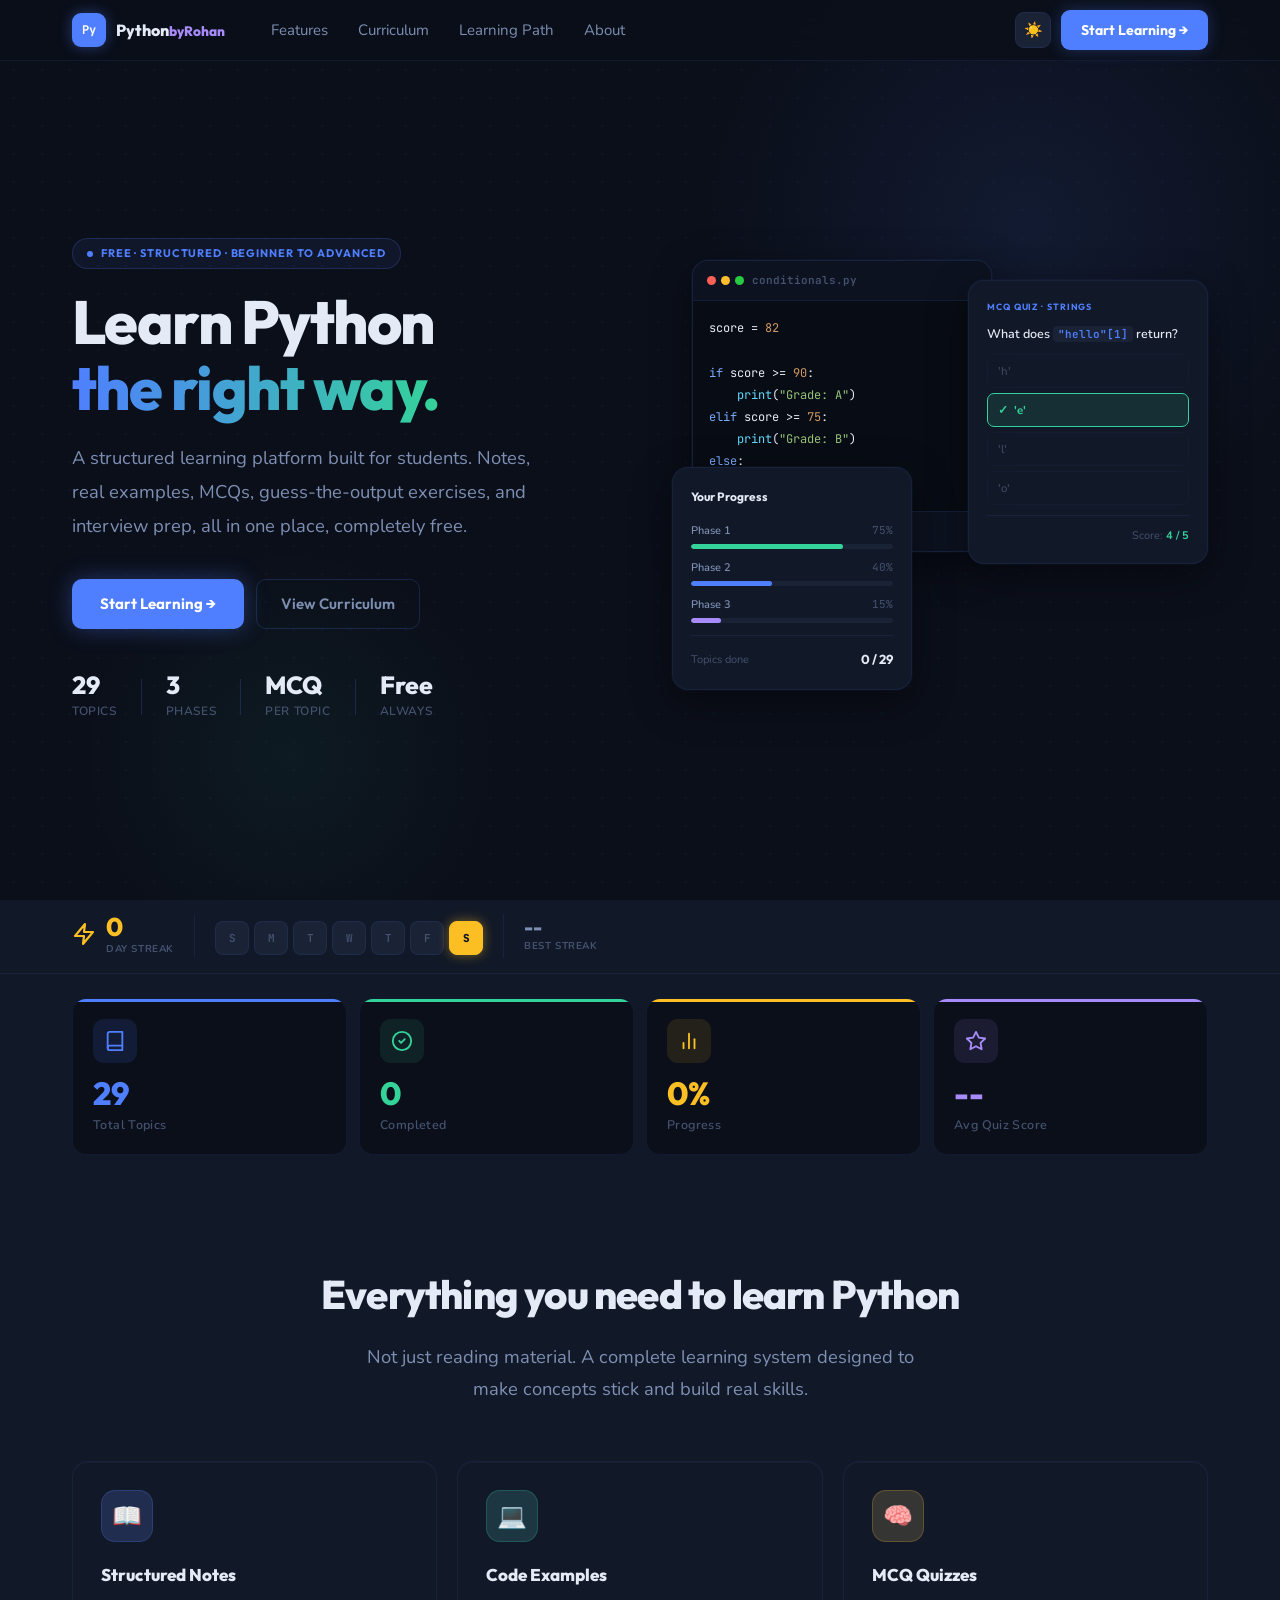
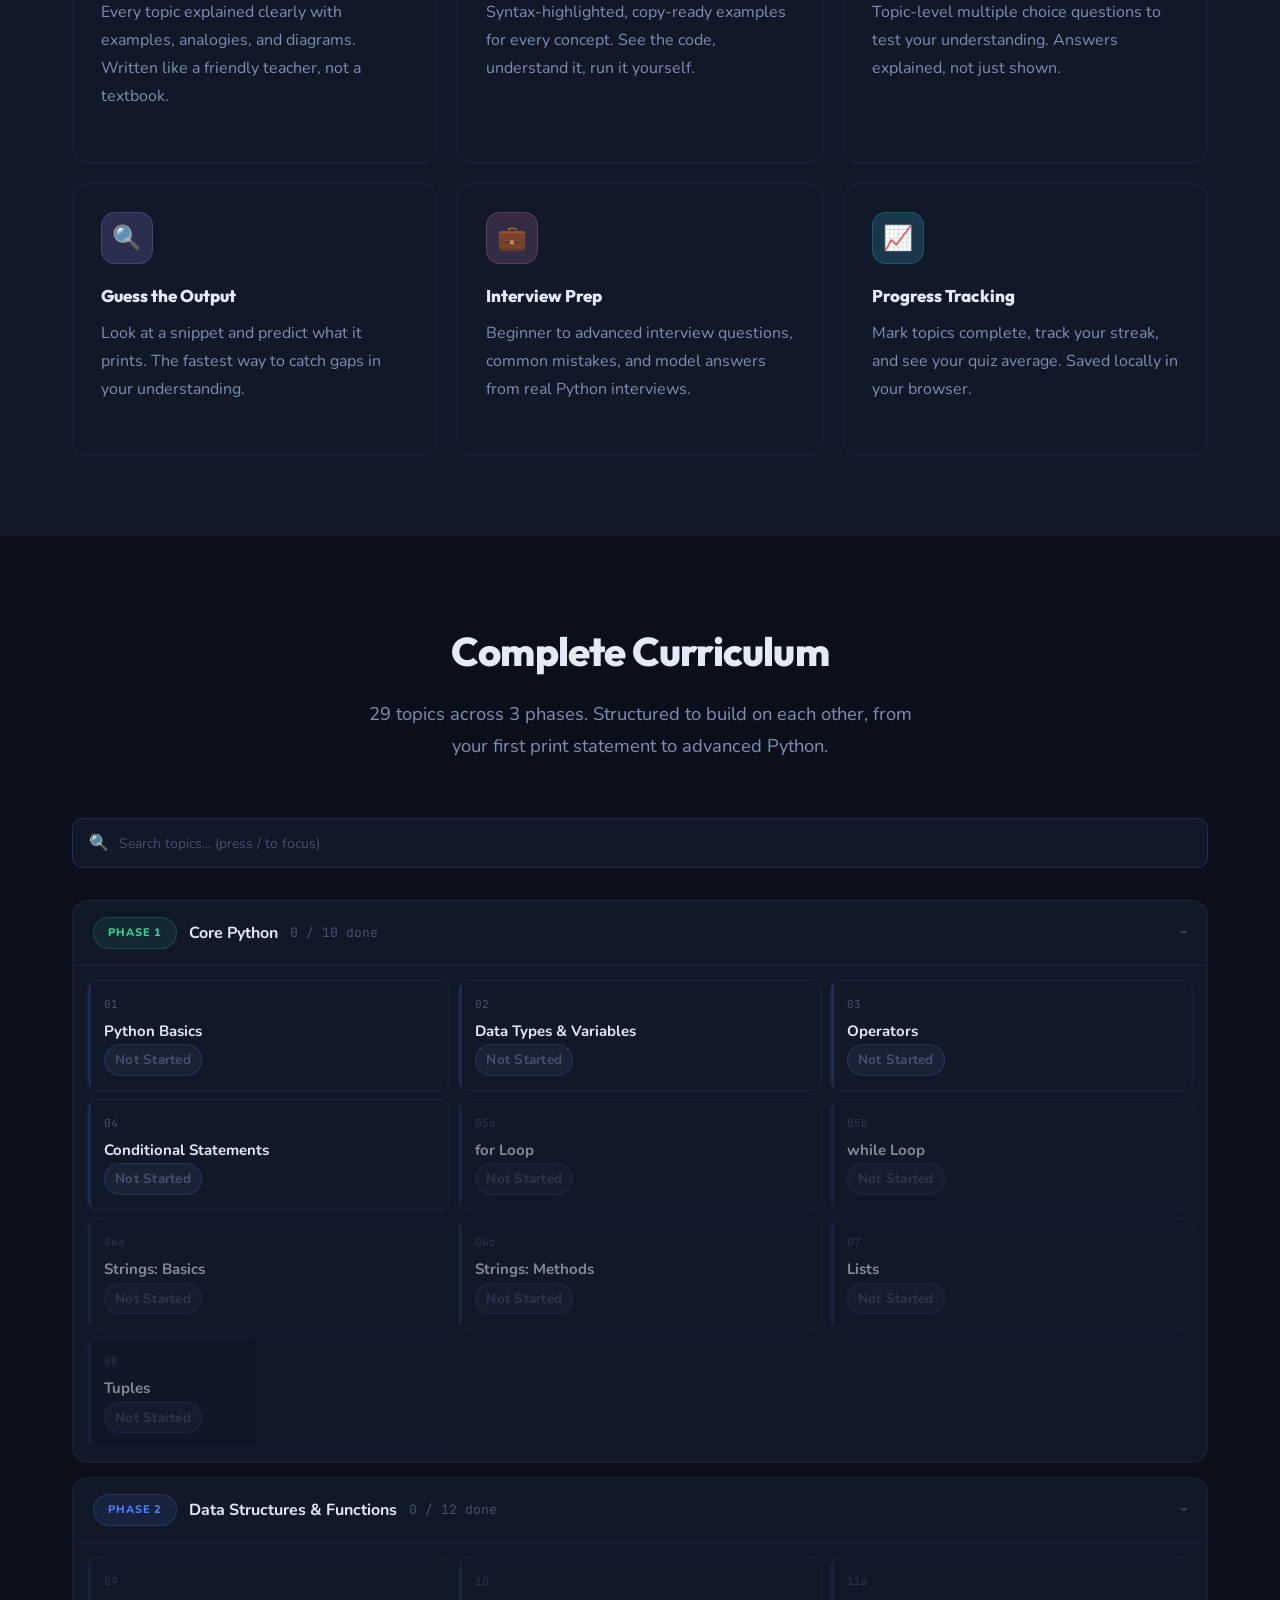
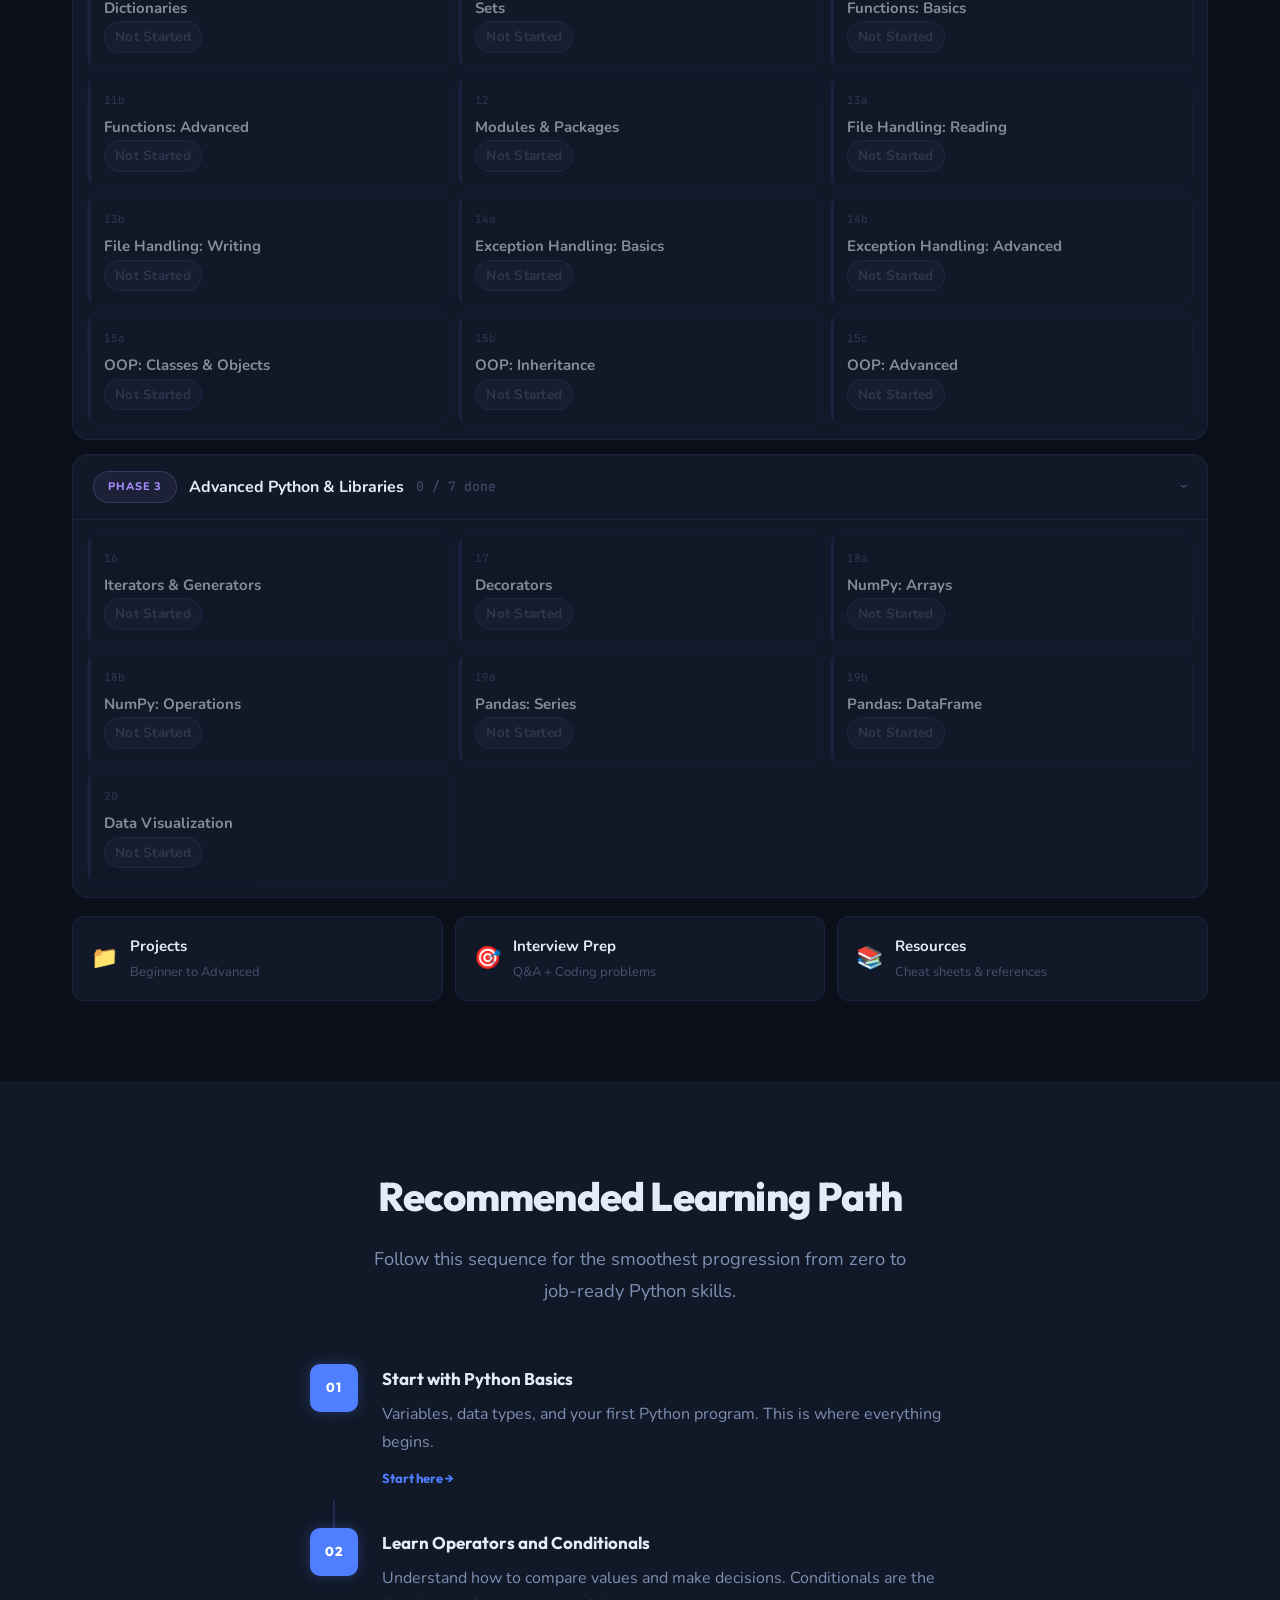
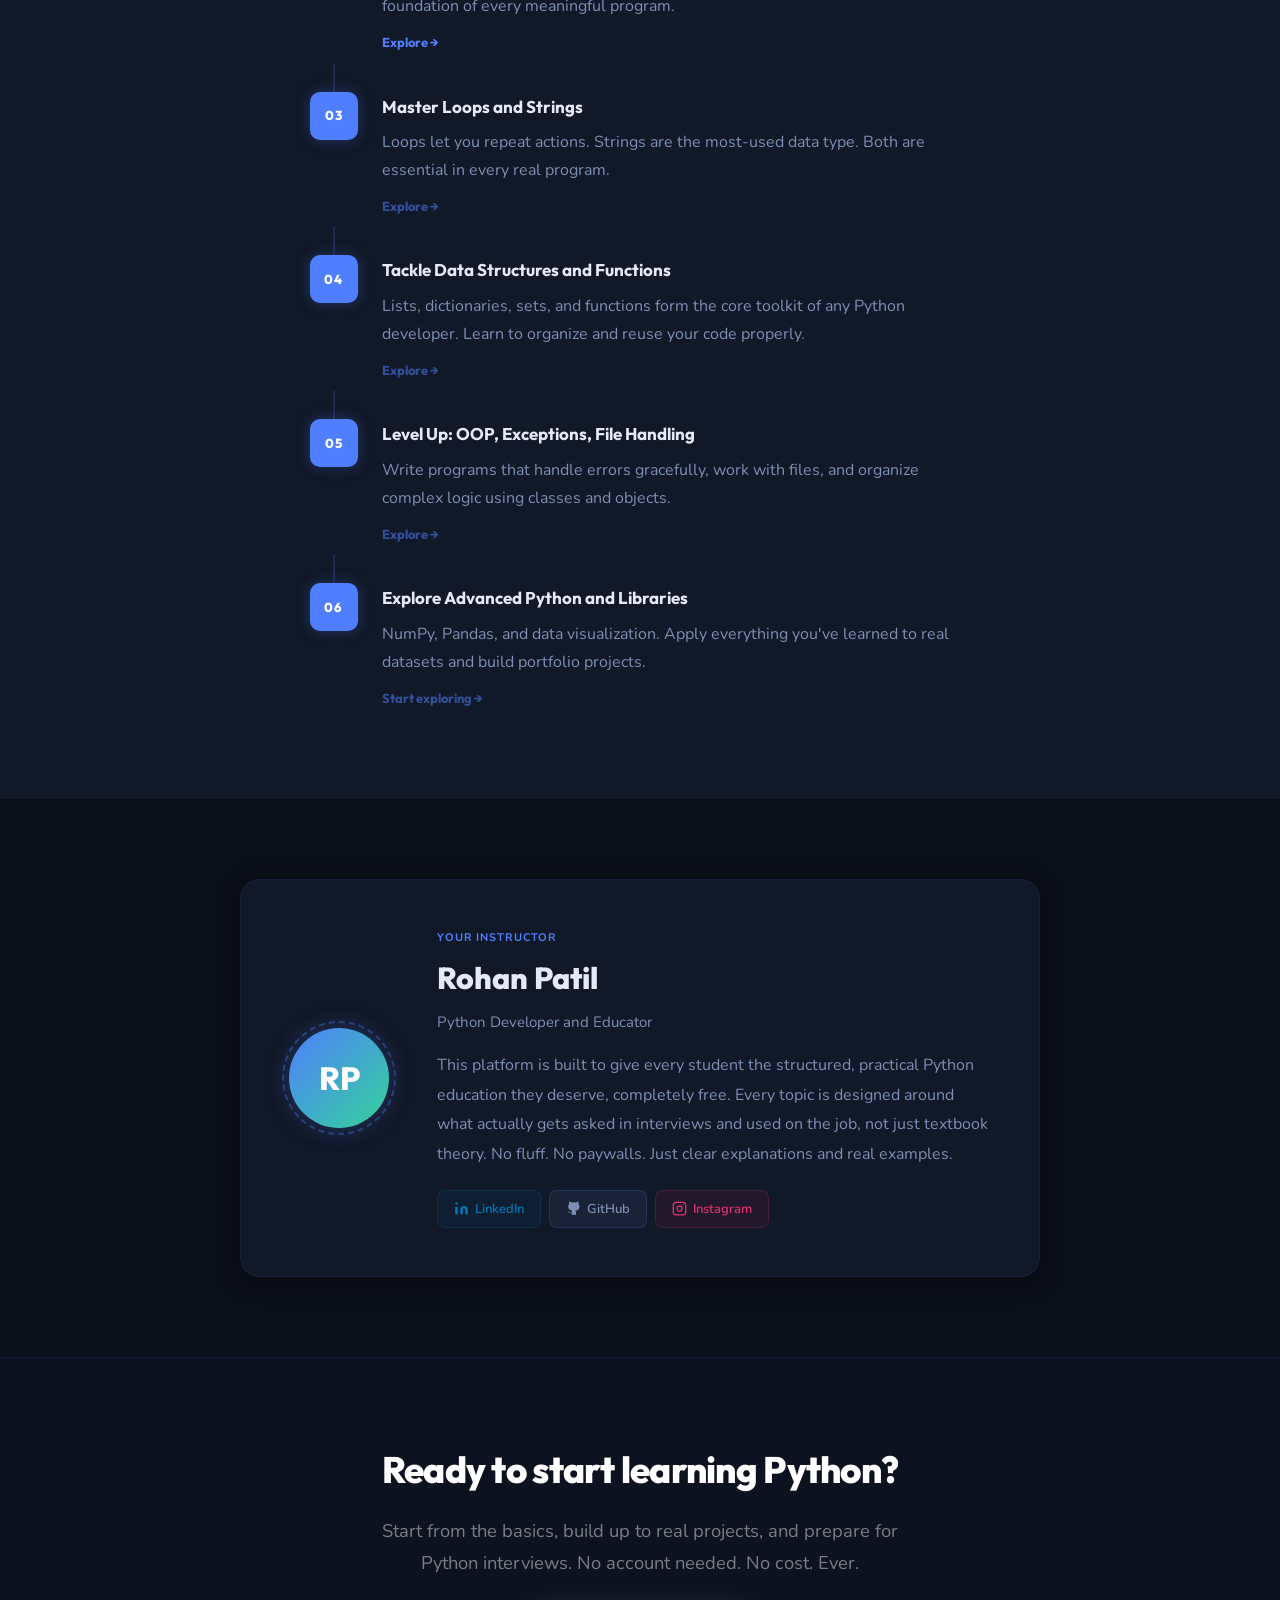
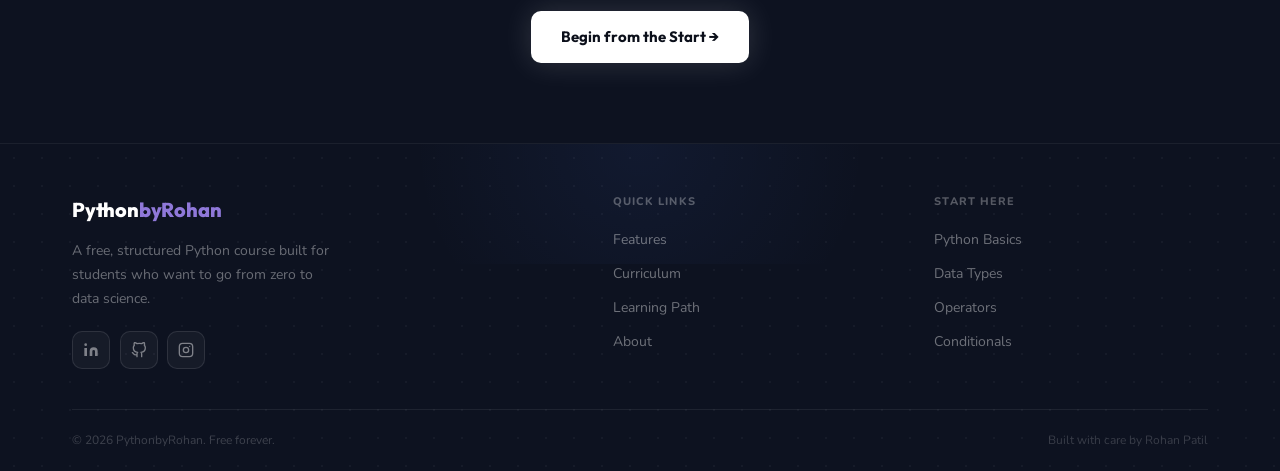
==== commit 20a82803: "Changes" ====
--- a/index.html
+++ b/index.html
@@ -3,778 +3,1565 @@
 <head>
   <meta charset="UTF-8" />
   <meta name="viewport" content="width=device-width, initial-scale=1.0" />
-  <title>PythonbyRohan:Learn Python the Right Way</title>
-  <meta name="description" content="Structured Python notes with examples, MCQs, practice tasks, and interview prep by Rohan Patil." />
-
-  <!-- Favicon -->
+  <title>PythonbyRohan · Learn Python the Right Way</title>
+  <meta name="description" content="Structured Python notes with examples, MCQs, practice tasks, and interview prep by Rohan Patil. Free for everyone." />
   <link rel="icon" href="data:image/svg+xml,<svg xmlns='http://www.w3.org/2000/svg' viewBox='0 0 100 100'><text y='.9em' font-size='90'>🐍</text></svg>" />
-
-  <!-- Open Graph -->
-  <meta property="og:title"       content="PythonbyRohan:Learn Python the Right Way" />
-  <meta property="og:description" content="Structured Python notes, MCQs, practice tasks and interview prep by Rohan Patil. Free for everyone." />
-  <meta property="og:type"        content="website" />
-  <meta property="og:url"         content="https://rohanpatil01.github.io/pynotes/" />
-  <meta name="twitter:card"       content="summary" />
-  <meta name="twitter:title"      content="PythonbyRohan:Learn Python the Right Way" />
-  <meta name="twitter:description" content="Structured Python notes, MCQs, practice tasks and interview prep by Rohan Patil." />
-
   <link rel="stylesheet" href="assets/style.css" />
   <style>
-    /* Home-page specific */
+    /* ── Full-page layout ── */
+    body { margin:0; }
+
+    /* ── TOPBAR ─────────────────────────────────────────────── */
+    .hn {
+      position:fixed; top:0; left:0; right:0; z-index:200;
+      background:rgba(11,15,26,.88);
+      backdrop-filter:blur(14px); -webkit-backdrop-filter:blur(14px);
+      border-bottom:1px solid var(--border);
+      transition:box-shadow .3s;
+    }
+    .hn.scrolled { box-shadow:0 2px 20px rgba(0,0,0,.5); }
+    body.light .hn { background:rgba(245,246,250,.9); }
+    .hn-inner {
+      max-width:1200px; margin:0 auto; padding:0 2rem;
+      height:60px; display:flex; align-items:center; gap:2rem;
+    }
+    .hn-brand {
+      display:flex; align-items:center; gap:10px;
+      text-decoration:none; flex-shrink:0;
+    }
+    .hn-logo {
+      width:34px; height:34px; background:var(--accent);
+      border-radius:9px; display:flex; align-items:center;
+      justify-content:center; font-family:var(--font-mono);
+      font-size:12px; font-weight:700; color:#fff;
+      box-shadow:0 0 14px rgba(79,127,255,.4);
+    }
+    .hn-name {
+      font-family:var(--font-display); font-size:16px;
+      font-weight:800; color:var(--text);
+    }
+    .hn-name span { color:var(--purple); font-size:.85em; }
+    .hn-nav { display:flex; align-items:center; gap:2px; flex:1; }
+    .hn-link {
+      padding:6px 14px; font-size:15px; color:var(--text2);
+      text-decoration:none; border-radius:8px; transition:all .2s;
+    }
+    .hn-link:hover { color:var(--text); background:var(--bg3); }
+    .hn-link.active { color:var(--accent); background:rgba(79,127,255,.09); }
+    .hn-actions { display:flex; align-items:center; gap:10px; }
+    .hn-theme {
+      width:36px; height:36px; border-radius:9px;
+      border:1.5px solid var(--border); background:var(--bg3);
+      display:flex; align-items:center; justify-content:center;
+      cursor:pointer; font-size:15px; transition:all .2s;
+    }
+    .hn-theme:hover { border-color:var(--accent); }
+    .hn-theme::after { content:'☀️'; }
+    body.light .hn-theme::after { content:'🌙'; }
+    .hn-cta {
+      background:var(--accent); color:#fff;
+      padding:8px 20px; border-radius:9px; font-size:14px;
+      font-weight:700; text-decoration:none; font-family:var(--font-display);
+      transition:all .2s; box-shadow:0 0 16px rgba(79,127,255,.3);
+    }
+    .hn-cta:hover { background:var(--accent-hover); transform:translateY(-1px); color:#fff; }
+    .hn-mobile-btn {
+      display:none; flex-direction:column; gap:5px;
+      padding:8px; background:none; border:none; cursor:pointer;
+    }
+    .hn-mobile-btn span {
+      display:block; width:22px; height:2px;
+      background:var(--text2); border-radius:2px;
+    }
+    .mobile-drawer {
+      position:fixed; top:60px; left:0; right:0;
+      background:var(--bg2); border-bottom:1px solid var(--border);
+      padding:1rem 1.5rem 1.5rem; z-index:199;
+      transform:translateY(-100%); opacity:0; pointer-events:none;
+      transition:transform .3s, opacity .3s;
+      display:flex; flex-direction:column; gap:6px;
+    }
+    .mobile-drawer.open { transform:translateY(0); opacity:1; pointer-events:all; }
+    .mobile-drawer a {
+      padding:10px 12px; color:var(--text2); text-decoration:none;
+      border-radius:8px; font-size:15px; transition:all .2s;
+    }
+    .mobile-drawer a:hover { background:var(--bg3); color:var(--accent); }
+
+    /* ── SECTION WRAPPERS ─────────────────────────────────── */
+    .sec { position:relative; }
+    .sec--alt { background:var(--bg2); }
+    .sec--dark {
+      background:#0d1220 !important;
+      border-top:1px solid rgba(79,127,255,.08);
+    }
+    .si { max-width:1200px; margin:0 auto; padding:5rem 2rem; }
+    .sh { text-align:center; margin-bottom:3.5rem; }
+    .sh h2 {
+      font-family:var(--font-display);
+      font-size:clamp(1.7rem,3.5vw,2.5rem); font-weight:800;
+      color:var(--text); margin-bottom:.75rem; letter-spacing:-.02em;
+    }
+    .sec--dark .sh h2 { color:#fff; }
+    .sh p {
+      font-size:1.15rem; color:var(--text2);
+      max-width:560px; margin:0 auto; line-height:1.75;
+    }
+    .sec--dark .sh p { color:rgba(255,255,255,.45); }
+
+    /* ── HERO ─────────────────────────────────────────────── */
     .hero {
-      background: var(--card);
-      border: 1px solid var(--border);
-      border-radius: var(--radius-xl);
-      padding: 40px 36px;
-      position: relative; overflow: hidden;
-      margin-bottom: 24px;
-      box-shadow: inset 0 1px 0 var(--card-shine);
-    }
-    .hero-glow {
-      position:absolute; top:-80px; right:-80px;
-      width:320px; height:320px;
-      background:radial-gradient(circle, rgba(79,127,255,.1) 0%, transparent 70%);
+      min-height:100vh; display:flex; align-items:center;
+      padding-top:60px; position:relative; overflow:hidden;
+      background:var(--bg);
+    }
+    .hero-dot-grid {
+      position:absolute; inset:0;
+      background-image:radial-gradient(circle, var(--border) 1px, transparent 1px);
+      background-size:28px 28px; opacity:.55; pointer-events:none;
+    }
+    .hero-glow-r {
+      position:absolute; top:-150px; right:-120px;
+      width:750px; height:750px;
+      background:radial-gradient(circle, rgba(79,127,255,.1) 0%, transparent 60%);
       pointer-events:none;
     }
-    .hero-glow2 {
-      position:absolute; bottom:-50px; left:20%;
-      width:200px; height:200px;
-      background:radial-gradient(circle, rgba(52,211,153,.06) 0%, transparent 70%);
+    .hero-glow-l {
+      position:absolute; bottom:-80px; left:5%;
+      width:450px; height:450px;
+      background:radial-gradient(circle, rgba(52,211,153,.06) 0%, transparent 65%);
       pointer-events:none;
     }
-    .hero-snake {
-      position:absolute; right:36px; top:50%;
-      transform:translateY(-50%);
-      font-size:120px; opacity:.05;
-      pointer-events:none; user-select:none;
-    }
-    .hero-tag {
-      display:inline-flex; align-items:center; gap:6px;
-      background:rgba(79,127,255,.1);
+    .hero-inner {
+      max-width:1200px; margin:0 auto; padding:4rem 2rem;
+      display:grid; grid-template-columns:1fr 1fr;
+      gap:4rem; align-items:center; width:100%;
+      position:relative; z-index:1;
+    }
+    .hero-eyebrow {
+      display:inline-flex; align-items:center; gap:8px;
+      font-size:11px; font-weight:700; color:var(--accent);
+      letter-spacing:.08em; text-transform:uppercase;
+      margin-bottom:1.25rem; background:rgba(79,127,255,.08);
       border:1px solid rgba(79,127,255,.2);
-      color:var(--accent);
-      font-size:11px; font-weight:700;
-      padding:4px 12px; border-radius:20px;
-      margin-bottom:18px; letter-spacing:.05em;
-    }
-    .hero h1 {
+      padding:5px 14px; border-radius:20px;
       font-family:var(--font-display);
-      font-size:clamp(26px,4vw,40px);
-      font-weight:800; line-height:1.12;
-      margin-bottom:14px; color:var(--text);
-    }
-    .hero h1 .hl { color:var(--accent); }
-    .hero p {
-      font-size:15px; color:var(--text2);
-      line-height:1.75; max-width:500px; margin-bottom:26px;
-    }
-    .hero-actions { display:flex; gap:10px; flex-wrap:wrap; }
-
-    /* Last visit banner */
-    .last-visit-banner {
-      display:none; align-items:center; justify-content:space-between;
-      background:rgba(79,127,255,.08);
-      border:1px solid rgba(79,127,255,.2);
-      border-radius:var(--radius);
-      padding:12px 18px; margin-bottom:20px;
-      font-size:13.5px; gap:12px; flex-wrap:wrap;
-    }
-    .last-visit-banner span { color:var(--text2); }
-    .last-visit-banner strong { color:var(--text); }
-
-    /* Streak */
-    .streak-section {
+    }
+    .hero-eyebrow-dot {
+      width:6px; height:6px; background:var(--accent);
+      border-radius:50%; animation:pdot 2s infinite;
+    }
+    @keyframes pdot {
+      0%,100%{opacity:1;transform:scale(1)}
+      50%{opacity:.5;transform:scale(1.5)}
+    }
+    .hero-title {
+      font-family:var(--font-display);
+      font-size:clamp(2.4rem,5.5vw,3.8rem); font-weight:800;
+      line-height:1.08; letter-spacing:-.025em; color:var(--text);
+      margin-bottom:1.25rem;
+    }
+    .hero-title .hl {
+      background:linear-gradient(90deg, var(--accent), var(--green));
+      -webkit-background-clip:text; -webkit-text-fill-color:transparent;
+      background-clip:text;
+    }
+    .hero-sub {
+      font-size:1.15rem; color:var(--text2); line-height:1.85;
+      margin-bottom:2.25rem; max-width:460px;
+    }
+    .hero-btns {
       display:flex; align-items:center; gap:12px;
+      flex-wrap:wrap; margin-bottom:2.75rem;
+    }
+    .btn-primary {
+      background:var(--accent); color:#fff;
+      padding:12px 28px; border-radius:10px;
+      font-size:15px; font-weight:700; text-decoration:none;
+      font-family:var(--font-display);
+      box-shadow:0 0 22px rgba(79,127,255,.35);
+      transition:all .2s; display:inline-flex; align-items:center; gap:6px;
+    }
+    .btn-primary:hover { background:var(--accent-hover); transform:translateY(-2px); color:#fff; box-shadow:0 4px 28px rgba(79,127,255,.45); }
+    .btn-ghost {
+      background:transparent; color:var(--text2);
+      padding:11px 24px; border-radius:10px;
+      font-size:15px; font-weight:600; text-decoration:none;
+      border:1.5px solid var(--border2);
+      font-family:var(--font-display); transition:all .2s;
+    }
+    .btn-ghost:hover { border-color:var(--accent); color:var(--accent); }
+    .hero-stats {
+      display:flex; align-items:center; gap:1.5rem; flex-wrap:wrap;
+    }
+    .hstat { display:flex; flex-direction:column; }
+    .hstat-val {
+      font-family:var(--font-display); font-weight:800;
+      font-size:1.55rem; color:var(--text); line-height:1;
+    }
+    .hstat-lbl {
+      font-size:12px; color:var(--text3); margin-top:3px;
+      text-transform:uppercase; letter-spacing:.05em; font-weight:600;
+    }
+    .hstat-div { width:1px; height:36px; background:var(--border2); }
+
+    /* Hero right: floating cards */
+    .hero-visual { position:relative; height:460px; }
+    .hcard {
+      position:absolute;
       background:var(--card); border:1px solid var(--border);
-      border-radius:var(--radius-lg); padding:14px 20px;
-      margin-bottom:20px;
-      box-shadow:inset 0 1px 0 var(--card-shine);
-      flex-wrap:wrap;
-    }
-    .streak-label { font-size:13px; font-weight:700; color:var(--text2); white-space:nowrap; }
-    #streakDots   { display:flex; gap:5px; }
+      border-radius:16px; overflow:hidden;
+      box-shadow:0 12px 40px rgba(0,0,0,.45), 0 0 0 1px rgba(79,127,255,.06);
+    }
+    /* macOS dots */
+    .hcard-header {
+      display:flex; align-items:center; gap:8px;
+      padding:10px 14px; border-bottom:1px solid var(--border);
+      background:var(--code-header);
+    }
+    .hcard-dots { display:flex; gap:5px; }
+    .hcard-dots span { width:9px; height:9px; border-radius:50%; }
+    .hcard-dots span:nth-child(1){background:#FF5F57}
+    .hcard-dots span:nth-child(2){background:#FFBD2E}
+    .hcard-dots span:nth-child(3){background:#28CA41}
+    .hcard-filename {
+      font-size:11px; font-weight:600; color:var(--text3);
+      font-family:var(--font-mono);
+    }
+
+    /* Code card */
+    .hcard--code { width:300px; top:10px; left:20px; animation:hfloat 4s ease-in-out infinite; }
+    .hcard-code {
+      padding:16px; background:var(--code-bg);
+      font-family:var(--font-mono); font-size:12px; line-height:1.85;
+      font-variant-ligatures:none; color:#e4eaf6;
+    }
+    .hcard-output {
+      padding:10px 16px; font-family:var(--font-mono); font-size:11px;
+      background:#0d1220; border-top:1px solid rgba(79,127,255,.12);
+      color:var(--green); display:flex; align-items:center; gap:8px;
+    }
+    .hcard-output-label {
+      font-size:9px; font-weight:700; letter-spacing:.08em;
+      text-transform:uppercase; color:#5c6370; white-space:nowrap;
+    }
+    .hc-kw{color:#79aaff}.hc-fn{color:#61dafb}.hc-str{color:#98c379}
+    .hc-num{color:#d19a66}.hc-cm{color:#5c6370;font-style:italic}.hc-var{color:#e4eaf6}
+
+    /* Quiz card */
+    .hcard--quiz { width:240px; top:30px; right:0; padding:18px; animation:hfloat 4s ease-in-out infinite .7s; }
+    .hcard-quiz-eyebrow {
+      font-size:9px; font-weight:700; text-transform:uppercase;
+      letter-spacing:.1em; color:var(--accent); margin-bottom:10px;
+      font-family:var(--font-display);
+    }
+    .hcard-quiz-q { font-size:12.5px; font-weight:600; color:var(--text); margin-bottom:10px; line-height:1.5; }
+    .hcard-quiz-opts { display:flex; flex-direction:column; gap:5px; }
+    .hcard-quiz-opt {
+      padding:6px 10px; border-radius:7px;
+      border:1px solid var(--border); font-size:11.5px; color:var(--text2);
+      font-family:var(--font-body);
+    }
+    .hcard-quiz-opt.correct { background:color-mix(in srgb,var(--green) 12%,transparent); border-color:var(--green); color:var(--green); font-weight:700; }
+    .hcard-quiz-opt.wrong   { opacity:.45; }
+    .hcard-quiz-score {
+      margin-top:10px; padding-top:10px; border-top:1px solid var(--border);
+      font-size:11px; color:var(--text3); text-align:right;
+    }
+    .hcard-quiz-score strong { color:var(--green); }
+
+    /* Progress card */
+    .hcard--prog {
+      width:240px; bottom:20px; left:0; padding:18px;
+      animation:hfloat 4s ease-in-out infinite 1.4s;
+    }
+    .hcard-prog-title { font-size:12px; font-weight:700; color:var(--text); margin-bottom:14px; font-family:var(--font-display); }
+    .hcard-prog-rows { display:flex; flex-direction:column; gap:9px; }
+    .hcard-prog-row { display:flex; flex-direction:column; gap:4px; }
+    .hcard-prog-row-header { display:flex; justify-content:space-between; font-size:11px; }
+    .hcard-prog-row-name { color:var(--text2); font-weight:600; }
+    .hcard-prog-row-pct  { color:var(--text3); font-family:var(--font-mono); }
+    .hcard-prog-track {
+      height:5px; background:var(--bg3); border-radius:99px; overflow:hidden;
+    }
+    .hcard-prog-fill { height:100%; border-radius:99px; }
+    .hcard-prog-fill--1 { width:75%; background:var(--green); }
+    .hcard-prog-fill--2 { width:40%; background:var(--accent); }
+    .hcard-prog-fill--3 { width:15%; background:var(--purple); }
+    .hcard-prog-total {
+      margin-top:12px; padding-top:12px; border-top:1px solid var(--border);
+      font-size:11px; color:var(--text3);
+      display:flex; justify-content:space-between; align-items:center;
+    }
+    .hcard-prog-total strong { color:var(--text); font-size:13px; font-family:var(--font-display); }
+
+    @keyframes hfloat { 0%,100%{transform:translateY(0)} 50%{transform:translateY(-9px)} }
+
+    /* ── LAST VISIT BANNER ─────────────────────────────────── */
+    .lvb-wrap {
+      background:var(--bg2); border-bottom:1px solid var(--border); display:none;
+    }
+    .lvb {
+      max-width:1200px; margin:0 auto; padding:12px 2rem;
+      display:flex; align-items:center; justify-content:space-between; gap:12px; flex-wrap:wrap;
+    }
+    .lvb-text { font-size:15px; color:var(--text2); }
+    .lvb-text strong { color:var(--text); }
+    .lvb-btn {
+      background:rgba(79,127,255,.1); color:var(--accent); border:1px solid rgba(79,127,255,.2);
+      padding:6px 16px; border-radius:8px; font-size:13px; font-weight:700;
+      text-decoration:none; font-family:var(--font-display); transition:all .2s;
+    }
+    .lvb-btn:hover { background:var(--accent); color:#fff; }
+
+    /* ── STREAK + STATS BAND ─────────────────────────────── */
+    .streak-wrap {
+      background:var(--bg2); border-bottom:1px solid var(--border);
+    }
+    .streak-inner {
+      max-width:1200px; margin:0 auto; padding:.9rem 2rem;
+      display:flex; align-items:center; gap:20px; flex-wrap:wrap;
+    }
+    .streak-flame {
+      display:flex; align-items:center; gap:10px; flex-shrink:0;
+    }
+    .streak-flame-icon {
+      font-size:26px; display:block;
+      animation:flameBeat 2.2s ease-in-out infinite; line-height:1;
+    }
+    @keyframes flameBeat {
+      0%,100%{transform:scale(1) rotate(-4deg)}
+      50%{transform:scale(1.18) rotate(4deg)}
+    }
+    .streak-flame-text { display:flex; flex-direction:column; gap:1px; }
+    .streak-flame-val {
+      font-family:var(--font-display); font-size:1.6rem;
+      font-weight:800; color:var(--amber); line-height:1;
+    }
+    .streak-flame-lbl {
+      font-size:10px; text-transform:uppercase; letter-spacing:.06em;
+      color:var(--text3); font-weight:700;
+    }
+    .streak-div { width:1px; height:44px; background:var(--border); flex-shrink:0; }
+    .streak-days { display:flex; flex-direction:column; gap:4px; }
+    .streak-day-labels { display:flex; gap:5px; }
+    .streak-day-label {
+      width:34px; text-align:center;
+      font-size:9px; font-weight:700; text-transform:uppercase;
+      letter-spacing:.04em; color:var(--text3);
+    }
+    #streakDots { display:flex; gap:5px; }
     .streak-dot {
-      width:30px; height:30px; border-radius:7px;
+      width:34px; height:34px; border-radius:8px;
       background:var(--bg3); border:1px solid var(--border);
       display:flex; align-items:center; justify-content:center;
-      font-size:10px; font-family:var(--font-mono);
-      color:var(--text3); transition:all .2s;
-    }
-    .streak-dot.done  { background:rgba(79,127,255,.15); border-color:rgba(79,127,255,.3); color:var(--accent); }
-    .streak-dot.today { background:var(--accent); border-color:var(--accent); color:#fff; font-weight:700; }
-    .streak-msg { font-size:13px; color:var(--accent3); font-weight:700; white-space:nowrap; }
-
-    /* Stats */
+      font-size:11px; font-family:var(--font-mono); color:var(--text3);
+      font-weight:600; transition:all .25s;
+    }
+    .streak-dot.done {
+      background:rgba(251,191,36,.14); border-color:rgba(251,191,36,.4);
+      color:var(--amber);
+    }
+    .streak-dot.today {
+      background:var(--amber); border-color:var(--amber);
+      color:#0d1220; font-weight:800;
+      box-shadow:0 0 12px rgba(251,191,36,.45);
+    }
+    .streak-best { display:flex; flex-direction:column; gap:1px; flex-shrink:0; }
+    .streak-best-val {
+      font-family:var(--font-display); font-size:1.25rem;
+      font-weight:800; color:var(--text2); line-height:1;
+    }
+    .streak-best-lbl {
+      font-size:10px; text-transform:uppercase; letter-spacing:.06em;
+      color:var(--text3); font-weight:700;
+    }
+
+    .stats-wrap { background:var(--bg2); }
     .stats-grid {
-      display:grid; grid-template-columns:repeat(4,1fr);
-      gap:12px; margin-bottom:24px;
-    }
-    .stat-card {
-      background:var(--card); border:1px solid var(--border);
-      border-radius:var(--radius-lg); padding:18px 16px;
-      text-align:center;
-      transition:border-color .2s, transform .2s;
-      box-shadow:inset 0 1px 0 var(--card-shine);
-    }
-    .stat-card:hover { border-color:var(--border2); transform:translateY(-2px); }
-    .stat-icon  { font-size:20px; margin-bottom:6px; }
-    .stat-num   {
-      font-family:var(--font-display);
-      font-size:28px; font-weight:800; line-height:1; margin-bottom:4px;
-    }
-    .stat-label { font-size:11px; color:var(--text3); font-weight:600; letter-spacing:.03em; }
-
-    /* Quick links */
-    .quicklinks-grid {
-      display:grid; grid-template-columns:repeat(4,1fr);
-      gap:10px; margin-bottom:32px;
-    }
-    .quicklink-card {
-      background:var(--card); border:1px solid var(--border);
-      border-radius:var(--radius-lg); padding:18px 14px;
-      text-decoration:none; transition:all .2s;
-      display:flex; flex-direction:column;
-      align-items:center; gap:8px; text-align:center;
-      box-shadow:inset 0 1px 0 var(--card-shine);
-    }
-    .quicklink-card:hover { border-color:var(--accent); transform:translateY(-2px); }
-    .quicklink-icon { font-size:24px; }
-    .quicklink-name { font-size:13px; font-weight:700; color:var(--text); }
-    .quicklink-desc { font-size:11px; color:var(--text3); }
-
-    /* Featured */
-    .featured-grid {
-      display:grid; grid-template-columns:2fr 1fr;
-      gap:16px; margin-bottom:32px;
-    }
-    .featured-card {
-      background:linear-gradient(135deg, rgba(79,127,255,.08), rgba(52,211,153,.04));
-      border:1px solid rgba(79,127,255,.18);
-      border-radius:var(--radius-xl); padding:26px;
-      position:relative; overflow:hidden;
-    }
-    .featured-label {
-      font-size:10px; font-weight:700; letter-spacing:.12em;
-      text-transform:uppercase; color:var(--accent); margin-bottom:10px;
-    }
-    .featured-title {
-      font-family:var(--font-display);
-      font-size:20px; font-weight:800; margin-bottom:8px; color:var(--text);
-    }
-    .featured-desc { font-size:14px; color:var(--text2); line-height:1.7; margin-bottom:18px; }
-    .updates-card {
-      background:var(--card); border:1px solid var(--border);
-      border-radius:var(--radius-xl); padding:20px;
-      box-shadow:inset 0 1px 0 var(--card-shine);
-    }
-    .update-item {
-      display:flex; gap:10px; align-items:flex-start;
-      padding:10px 0; border-bottom:1px solid var(--border);
-    }
-    .update-item:last-child { border-bottom:none; }
-    .update-dot { width:8px; height:8px; border-radius:50%; margin-top:5px; flex-shrink:0; }
-    .update-text { font-size:13px; color:var(--text2); line-height:1.5; }
-    .update-date { font-size:10px; color:var(--text3); font-family:var(--font-mono); margin-top:3px; }
-
-    /* Roadmap */
-    .roadmap-grid {
-      display:grid; grid-template-columns:repeat(3,1fr);
-      gap:12px; margin-bottom:32px;
-    }
-    .roadmap-card {
-      background:var(--card); border:1px solid var(--border);
-      border-radius:var(--radius-lg); padding:18px;
-      box-shadow:inset 0 1px 0 var(--card-shine);
-      transition:border-color .2s;
-    }
-    .roadmap-card:hover { border-color:var(--border2); }
-    .roadmap-phase {
-      font-size:10px; font-weight:700; letter-spacing:.1em;
-      text-transform:uppercase; margin-bottom:6px;
-    }
-    .roadmap-title { font-family:var(--font-display); font-size:15px; font-weight:800; margin-bottom:12px; }
-    .roadmap-items { list-style:none; }
-    .roadmap-items li {
-      font-size:13px; color:var(--text2);
-      padding:5px 0; border-bottom:1px solid var(--border);
-      display:flex; align-items:center; gap:8px;
-    }
-    .roadmap-items li:last-child { border-bottom:none; }
-    .roadmap-items li::before { content:'›'; color:var(--accent); font-size:14px; font-weight:700; }
-
-    /* Topic grid */
-    .topic-grid {
-      display:grid; grid-template-columns:repeat(3,1fr);
-      gap:10px; margin-bottom:32px;
-    }
-    .topic-card {
-      background:var(--card); border:1px solid var(--border);
-      border-radius:var(--radius); padding:15px 16px;
-      cursor:pointer; transition:all .22s ease;
-      text-decoration:none; display:block;
+      max-width:1200px; margin:0 auto; padding:1.5rem 2rem;
+      display:grid; grid-template-columns:repeat(4,1fr); gap:12px;
+    }
+    .scard {
+      background:var(--bg); border:1px solid var(--border);
+      border-radius:14px; padding:20px 20px 18px;
+      display:flex; flex-direction:column; gap:0;
       position:relative; overflow:hidden;
       box-shadow:inset 0 1px 0 var(--card-shine);
+      transition:border-color .25s, box-shadow .25s, transform .25s;
+    }
+    .scard::before {
+      content:''; position:absolute; top:0; left:0; right:0; height:3px;
+      border-radius:3px 3px 0 0;
+      background:var(--sc, var(--accent));
+    }
+    .scard:hover {
+      border-color:color-mix(in srgb, var(--sc, var(--accent)) 50%, transparent);
+      box-shadow:0 4px 20px color-mix(in srgb, var(--sc, var(--accent)) 18%, transparent),
+                 inset 0 1px 0 var(--card-shine);
+      transform:translateY(-2px);
+    }
+    .scard-icon {
+      width:44px; height:44px; border-radius:11px;
+      display:flex; align-items:center; justify-content:center;
+      font-size:20px; flex-shrink:0; margin-bottom:14px;
+    }
+    .scard-val {
+      font-family:var(--font-display); font-size:2rem; font-weight:800;
+      line-height:1; margin-bottom:5px;
+      color:var(--sc, var(--accent));
+    }
+    .scard-lbl { font-size:12.5px; color:var(--text3); font-weight:600; letter-spacing:.03em; }
+
+    /* ── FEATURES ─────────────────────────────────────────── */
+    .feat-grid {
+      display:grid; grid-template-columns:repeat(3,1fr); gap:1.25rem;
+    }
+    .feat-card {
+      background:var(--card); border:1px solid var(--border);
+      border-radius:16px; padding:1.75rem; position:relative; overflow:hidden;
+      box-shadow:inset 0 1px 0 var(--card-shine);
+      transition:transform .25s, border-color .25s, box-shadow .25s, background .25s;
+      display:flex; flex-direction:column; gap:0;
+    }
+    /* Subtle radial glow in the top-left corner on hover, per card color */
+    .feat-card::after {
+      content:''; position:absolute; top:-40px; left:-40px;
+      width:160px; height:160px; border-radius:50%;
+      opacity:0; transition:opacity .35s;
+      pointer-events:none;
+    }
+    .feat-card:hover::after { opacity:1; }
+    .feat-card:hover { transform:translateY(-5px); box-shadow:inset 0 1px 0 var(--card-shine), 0 16px 40px rgba(0,0,0,.3); }
+
+    /* Per-card accent colors */
+    .feat-card:nth-child(1) { --fc:#4f7fff; }
+    .feat-card:nth-child(2) { --fc:#34d399; }
+    .feat-card:nth-child(3) { --fc:#fbbf24; }
+    .feat-card:nth-child(4) { --fc:#a78bfa; }
+    .feat-card:nth-child(5) { --fc:#f472b6; }
+    .feat-card:nth-child(6) { --fc:#22d3ee; }
+    .feat-card::after { background:radial-gradient(circle, color-mix(in srgb, var(--fc) 18%, transparent) 0%, transparent 70%); }
+    .feat-card:hover { border-color:var(--fc); }
+
+    /* Icon box */
+    .feat-icon-box {
+      width:52px; height:52px; border-radius:14px;
+      display:flex; align-items:center; justify-content:center;
+      font-size:1.5rem; margin-bottom:1.1rem; flex-shrink:0;
+      background:color-mix(in srgb, var(--fc) 12%, var(--bg3));
+      border:1px solid color-mix(in srgb, var(--fc) 22%, transparent);
+      transition:transform .25s;
+    }
+    .feat-card:hover .feat-icon-box { transform:scale(1.08); }
+
+    /* Arrow that slides in on hover */
+    .feat-arrow {
+      position:absolute; bottom:1.5rem; right:1.5rem;
+      width:28px; height:28px; border-radius:8px;
+      background:color-mix(in srgb, var(--fc) 12%, transparent);
+      border:1px solid color-mix(in srgb, var(--fc) 20%, transparent);
+      display:flex; align-items:center; justify-content:center;
+      font-size:13px; color:var(--fc);
+      opacity:0; transform:translateX(6px);
+      transition:opacity .25s, transform .25s;
+    }
+    .feat-card:hover .feat-arrow { opacity:1; transform:translateX(0); }
+
+    .feat-title { font-family:var(--font-display); font-size:17px; font-weight:800; color:var(--text); margin-bottom:.5rem; }
+    .feat-desc  { font-size:16px; color:var(--text2); line-height:1.75; margin:0; padding-bottom:1.5rem; }
+
+    /* ── CURRICULUM ───────────────────────────────────────── */
+    .curriculum-search {
+      display:flex; align-items:center; gap:10px;
+      background:var(--card); border:1.5px solid var(--border2);
+      border-radius:10px; padding:10px 16px; margin-bottom:2rem;
+      transition:border-color .2s;
+    }
+    .curriculum-search:focus-within { border-color:var(--accent); }
+    .curriculum-search input {
+      background:none; border:none; outline:none;
+      color:var(--text); font-size:14px; flex:1; font-family:var(--font-body);
+    }
+    .curriculum-search input::placeholder { color:var(--text3); }
+
+    /* Phase sections */
+    .phase-sec {
+      border:1px solid var(--border); border-radius:16px; overflow:hidden;
+      margin-bottom:14px; background:var(--card);
+      box-shadow:inset 0 1px 0 var(--card-shine);
+    }
+    .phase-hdr {
+      display:flex; align-items:center; justify-content:space-between;
+      padding:16px 20px; cursor:pointer; user-select:none;
+      border-bottom:1px solid var(--border); transition:background .18s;
+    }
+    .phase-hdr:hover { background:var(--bg3); }
+    .phase-hdr-l { display:flex; align-items:center; gap:12px; flex-wrap:wrap; }
+    .phase-badge {
+      font-size:11px; font-weight:800; letter-spacing:.08em;
+      padding:5px 14px; border-radius:20px; border:1.5px solid;
+      text-transform:uppercase; flex-shrink:0;
+    }
+    .phase-title { font-size:16px; font-weight:700; color:var(--text); transition:color .18s; }
+    .phase-hdr:hover .phase-title { color:var(--ph, var(--accent)); }
+    .phase-meta { font-size:13px; color:var(--text3); font-family:var(--font-mono); }
+    .phase-arrow {
+      font-size:18px; color:var(--text3);
+      transition:color .18s, transform .25s; transform:rotate(90deg);
+    }
+    .phase-hdr:hover .phase-arrow { color:var(--ph, var(--accent)); }
+    .phase-sec.collapsed .phase-arrow { transform:rotate(0deg); }
+    .phase-body { padding:14px; }
+    .phase-sec.collapsed .phase-body { display:none; }
+
+    /* Topic cards — horizontal style */
+    .topic-grid {
+      display:grid; grid-template-columns:repeat(3,1fr); gap:8px;
+    }
+    .topic-card {
+      background:var(--bg2); border:1px solid var(--border);
+      border-radius:10px; padding:14px 16px; cursor:pointer;
+      transition:all .2s ease; text-decoration:none; display:block;
+      position:relative; overflow:hidden;
     }
     .topic-card::before {
-      content:''; position:absolute;
-      left:0; top:0; bottom:0; width:3px;
-      background:var(--border2); transition:background .2s;
-    }
-    .topic-card:hover { border-color:var(--accent); transform:translateY(-2px); box-shadow:var(--shadow-sm); }
+      content:''; position:absolute; left:0; top:0; bottom:0;
+      width:3px; background:var(--border2); transition:background .2s;
+    }
+    .topic-card:hover { border-color:var(--accent); transform:translateY(-2px); box-shadow:0 4px 16px rgba(0,0,0,.3); }
     .topic-card:hover::before { background:var(--accent); }
     .topic-card.done { border-color:rgba(52,211,153,.2); }
     .topic-card.done::before { background:var(--green); }
-    .topic-num  { font-family:var(--font-mono); font-size:10px; color:var(--text3); margin-bottom:5px; }
-    .topic-name { font-size:13.5px; font-weight:700; color:var(--text); margin-bottom:8px; }
-
-    /* Phase sections */
-    .phase-section {
-      margin-bottom: 20px;
-      border: 1px solid var(--border);
-      border-radius: var(--radius-xl);
-      overflow: hidden;
-      background: var(--card);
-      box-shadow: inset 0 1px 0 var(--card-shine);
-    }
-    .phase-header {
-      display: flex; align-items: center; justify-content: space-between;
-      padding: 14px 18px; cursor: pointer;
-      border-bottom: 1px solid var(--border);
-      transition: background .18s;
-      user-select: none;
-    }
-    .phase-header:hover { background: var(--bg3); }
-    .phase-header-left { display: flex; align-items: center; gap: 10px; flex-wrap: wrap; }
-    .phase-badge {
-      font-size: 10px; font-weight: 700; letter-spacing: .08em;
-      padding: 3px 10px; border-radius: 20px; border: 1px solid;
-    }
-    .phase-title { font-size: 13.5px; font-weight: 700; color: var(--text); }
-    .phase-count { font-size: 12px; color: var(--text3); font-family: var(--font-mono); }
-    .phase-arrow {
-      font-size: 18px; color: var(--text3);
-      transition: transform .25s; display: inline-block;
-      transform: rotate(90deg);
-    }
-    .phase-section.collapsed .phase-arrow { transform: rotate(0deg); }
-    .phase-body { padding: 14px; margin-bottom: 0; }
-    .phase-section.collapsed .phase-body { display: none; }
-
-    /* Responsive */
-    @media (max-width:900px) {
-      .stats-grid      { grid-template-columns:repeat(2,1fr); }
-      .topic-grid      { grid-template-columns:repeat(2,1fr); }
-      .roadmap-grid    { grid-template-columns:1fr 1fr; }
-      .quicklinks-grid { grid-template-columns:repeat(2,1fr); }
-      .featured-grid   { grid-template-columns:1fr; }
-    }
-    @media (max-width:560px) {
-      .topic-grid   { grid-template-columns:1fr; }
-      .roadmap-grid { grid-template-columns:1fr; }
-    }
+    .tc-num { font-family:var(--font-mono); font-size:11px; color:var(--text3); margin-bottom:4px; }
+    .tc-name { font-size:15px; font-weight:700; color:var(--text); }
+
+    /* Quick link cards */
+    .qlinks { display:grid; grid-template-columns:repeat(3,1fr); gap:12px; margin-top:18px; }
+    .qlink {
+      display:flex; align-items:center; gap:12px;
+      background:var(--bg2); border:1px solid var(--border);
+      border-radius:12px; padding:16px 18px; text-decoration:none;
+      transition:all .2s;
+    }
+    .qlink:hover { border-color:var(--accent); background:var(--card); transform:translateY(-2px); }
+    .qlink-icon { font-size:22px; flex-shrink:0; }
+    .qlink-title { font-size:15px; font-weight:700; color:var(--text); margin-bottom:2px; }
+    .qlink-sub   { font-size:13px; color:var(--text3); }
+
+    /* ── LEARNING PATH ───────────────────────────────────── */
+    .path-steps { max-width:660px; margin:0 auto; }
+    .path-step { display:flex; gap:1.5rem; align-items:flex-start; }
+    .path-num {
+      flex-shrink:0; width:48px; height:48px;
+      background:var(--accent); color:#fff; border-radius:10px;
+      display:flex; align-items:center; justify-content:center;
+      font-family:var(--font-display); font-weight:800;
+      font-size:13px; letter-spacing:.08em;
+      box-shadow:0 0 14px rgba(79,127,255,.3);
+    }
+    .path-body { flex:1; padding-bottom:.5rem; }
+    .path-title { font-family:var(--font-display); font-size:17px; font-weight:700; color:var(--text); margin-bottom:.4rem; }
+    .path-desc  { font-size:16px; color:var(--text2); line-height:1.8; margin-bottom:.5rem; }
+    .path-link  {
+      font-size:13px; font-weight:700; color:var(--accent);
+      font-family:var(--font-display); text-decoration:none; transition:color .2s;
+    }
+    .path-link:hover { color:var(--accent-hover); }
+    .path-connector { width:2px; height:28px; background:var(--border2); margin-left:23px; }
+
+    /* ── INSTRUCTOR ──────────────────────────────────────── */
+    .ins-card {
+      display:flex; gap:3rem; align-items:center;
+      background:var(--card); border:1px solid var(--border);
+      border-radius:20px; padding:3rem; max-width:800px; margin:0 auto;
+      box-shadow:var(--shadow); box-sizing:border-box;
+    }
+    .ins-avatar-wrap { position:relative; flex-shrink:0; }
+    .ins-avatar {
+      width:100px; height:100px; border-radius:50%;
+      background:linear-gradient(135deg,var(--accent),var(--green));
+      display:flex; align-items:center; justify-content:center;
+      font-family:var(--font-display); font-weight:800;
+      font-size:2rem; color:#fff; position:relative; z-index:1;
+      box-shadow:0 0 24px rgba(79,127,255,.3);
+    }
+    .ins-ring {
+      position:absolute; inset:-7px; border-radius:50%;
+      border:2px dashed rgba(79,127,255,.35);
+      animation:spin 22s linear infinite;
+    }
+    @keyframes spin { to{transform:rotate(360deg)} }
+    .ins-eyebrow {
+      font-size:11px; font-weight:700; text-transform:uppercase;
+      letter-spacing:.08em; color:var(--accent); margin-bottom:4px;
+    }
+    .ins-name { font-family:var(--font-display); font-size:1.9rem; font-weight:800; color:var(--text); margin-bottom:4px; }
+    .ins-tag  { font-size:15px; color:var(--text2); margin-bottom:1rem; }
+    .ins-bio  { font-size:16px; color:var(--text2); line-height:1.85; margin-bottom:1.25rem; }
+    .ins-social { display:flex; gap:8px; flex-wrap:wrap; }
+    .ins-link {
+      display:inline-flex; align-items:center; gap:6px;
+      padding:7px 16px; border-radius:8px; font-size:13px; font-weight:600;
+      text-decoration:none; border:1.5px solid transparent; transition:all .2s;
+    }
+    .ins-link svg { width:15px; height:15px; flex-shrink:0; }
+    .ins-link--li  { background:rgba(0,119,181,.08); color:#0077B5; border-color:rgba(0,119,181,.2); }
+    .ins-link--li:hover  { background:#0077B5; color:#fff; border-color:#0077B5; }
+    .ins-link--gh  { background:var(--bg3); color:var(--text2); border-color:var(--border2); }
+    .ins-link--gh:hover  { background:var(--text); color:var(--bg); border-color:var(--text); }
+    .ins-link--ig  { background:rgba(225,48,108,.08); color:#E1306C; border-color:rgba(225,48,108,.2); }
+    .ins-link--ig:hover  { background:linear-gradient(45deg,#F58529,#DD2A7B,#8134AF); color:#fff; border-color:transparent; }
+
+    /* ── FINAL CTA (dark) ────────────────────────────────── */
+    .cta-inner { text-align:center; max-width:540px; margin:0 auto; }
+    .cta-inner h2 {
+      font-family:var(--font-display);
+      font-size:clamp(1.6rem,3.5vw,2.3rem); font-weight:800;
+      color:#fff; margin-bottom:.75rem; letter-spacing:-.02em;
+    }
+    .cta-inner p { font-size:1.15rem; color:rgba(255,255,255,.45); margin-bottom:2rem; line-height:1.75; }
+    .btn-primary--white {
+      background:#fff; color:#0b0f1a;
+      padding:13px 30px; border-radius:10px;
+      font-size:15px; font-weight:700; text-decoration:none;
+      font-family:var(--font-display); transition:all .2s;
+      display:inline-flex; align-items:center; gap:6px;
+      box-shadow:0 0 30px rgba(255,255,255,.15);
+    }
+    .btn-primary--white:hover { background:var(--accent); color:#fff; transform:translateY(-2px); }
+
+    /* ── FOOTER (dark) ───────────────────────────────────── */
+    .hfooter {
+      background:#0d1220 !important;
+      border-top:1px solid rgba(255,255,255,.06);
+      position:relative; overflow:hidden;
+    }
+    /* Subtle dot grid on footer background */
+    .hfooter::before {
+      content:''; position:absolute; inset:0; pointer-events:none;
+      background-image:radial-gradient(circle, rgba(255,255,255,.04) 1px, transparent 1px);
+      background-size:28px 28px;
+    }
+    /* Top glow accent */
+    .hfooter::after {
+      content:''; position:absolute; top:-120px; left:50%; transform:translateX(-50%);
+      width:600px; height:240px; pointer-events:none;
+      background:radial-gradient(circle, rgba(79,127,255,.07) 0%, transparent 70%);
+    }
+    .hfooter-inner {
+      max-width:1200px; margin:0 auto; padding:3rem 2rem 0;
+      position:relative; z-index:1;
+    }
+    .hfooter-top {
+      display:grid; grid-template-columns:1.8fr 1fr 1fr; gap:3rem;
+      padding-bottom:2.5rem; border-bottom:1px solid rgba(255,255,255,.07);
+    }
+    /* Brand column */
+    .hfooter-brand {
+      font-family:var(--font-display); font-size:20px;
+      font-weight:800; color:#fff; letter-spacing:-.01em; margin-bottom:.75rem;
+    }
+    .hfooter-brand span { color:rgba(167,139,250,.85); }
+    .hfooter-tagline {
+      font-size:14px; color:rgba(255,255,255,.38); line-height:1.7;
+      max-width:260px; margin-bottom:1.25rem;
+    }
+    /* Column headings */
+    .hfooter-col-title {
+      font-size:11px; font-weight:800; letter-spacing:.1em;
+      text-transform:uppercase; color:rgba(255,255,255,.3);
+      margin-bottom:1rem;
+    }
+    .hfooter-col-links { display:flex; flex-direction:column; gap:.6rem; }
+    .hfooter-col-links a {
+      font-size:14px; color:rgba(255,255,255,.4); text-decoration:none;
+      transition:color .18s; width:fit-content;
+    }
+    .hfooter-col-links a:hover { color:#fff; }
+    /* Social icon buttons */
+    .hfooter-socials { display:flex; gap:.6rem; margin-top:.25rem; }
+    .hfooter-soc {
+      width:38px; height:38px; border-radius:10px;
+      border:1px solid rgba(255,255,255,.1);
+      background:rgba(255,255,255,.04);
+      display:flex; align-items:center; justify-content:center;
+      color:rgba(255,255,255,.45); text-decoration:none;
+      transition:all .2s;
+    }
+    .hfooter-soc:hover { transform:translateY(-2px); color:#fff; }
+    /* LinkedIn */
+    .hfooter-soc:nth-child(1):hover { border-color:rgba(10,102,194,.55); background:rgba(10,102,194,.15); color:#4d9de0; }
+    /* GitHub */
+    .hfooter-soc:nth-child(2):hover { border-color:rgba(255,255,255,.25); background:rgba(255,255,255,.08); color:#fff; }
+    /* Instagram */
+    .hfooter-soc:nth-child(3):hover { border-color:rgba(225,48,108,.5); background:rgba(225,48,108,.12); color:#e1306c; }
+    .hfooter-soc svg { width:16px; height:16px; }
+    /* Bottom bar */
+    .hfooter-bottom {
+      display:flex; align-items:center; justify-content:space-between;
+      padding:1.25rem 0; flex-wrap:wrap; gap:.5rem;
+    }
+    .hfooter-copy {
+      font-size:12px; color:rgba(255,255,255,.2);
+    }
+    .hfooter-made {
+      font-size:12px; color:rgba(255,255,255,.18);
+    }
+
+    /* ── RESPONSIVE ──────────────────────────────────────── */
+    @media(max-width:1024px) { .feat-grid { grid-template-columns:repeat(2,1fr); } }
+    @media(max-width:900px) {
+      .hero-inner { grid-template-columns:1fr; text-align:center; gap:2.5rem; }
+      .hero-sub { margin:0 auto 2rem; }
+      .hero-btns { justify-content:center; }
+      .hero-stats { justify-content:center; }
+      .hero-visual { height:320px; }
+      .hcard--code { width:230px; left:50%; transform:translateX(-60%); }
+      .hcard--quiz { width:200px; right:4%; top:20px; }
+      .hcard--prog { width:200px; bottom:10px; left:4%; }
+      .stats-grid { grid-template-columns:repeat(2,1fr); }
+      .topic-grid { grid-template-columns:repeat(2,1fr); }
+      .qlinks { grid-template-columns:1fr; }
+      .ins-card { flex-direction:column; text-align:center; gap:1.5rem; padding:2rem; }
+      .ins-social { justify-content:center; }
+    }
+    @media(max-width:768px) {
+      .hn-nav, .hn-actions .hn-cta { display:none; }
+      .hn-mobile-btn { display:flex; }
+      .hn-inner { justify-content:space-between; }
+      .feat-grid { grid-template-columns:1fr; }
+      .si { padding:3.5rem 1.25rem; }
+      .hfooter-top { grid-template-columns:1fr; gap:2rem; }
+      .hfooter-tagline { max-width:100%; }
+    }
+    @media(max-width:560px) { .topic-grid { grid-template-columns:1fr; } }
+
+    /* ── LIGHT MODE: hero overrides ─────────────────────────── */
+    body.light .hero { background:var(--bg); }
+    body.light .hero-dot-grid {
+      background-image:radial-gradient(circle, rgba(79,127,255,.18) 1px, transparent 1px);
+      opacity:.7;
+    }
+    body.light .hero-glow-r {
+      background:radial-gradient(circle, rgba(79,127,255,.14) 0%, transparent 60%);
+    }
+    body.light .hero-glow-l {
+      background:radial-gradient(circle, rgba(52,211,153,.1) 0%, transparent 65%);
+    }
+    body.light .hcard {
+      box-shadow:0 12px 40px rgba(0,0,0,.12), 0 0 0 1px rgba(79,127,255,.08);
+    }
+
+    /* ── SCROLL REVEAL ──────────────────────────────────────── */
+    .sr {
+      opacity:0;
+      transform:translateY(26px);
+      transition:opacity .65s ease, transform .65s ease;
+    }
+    .sr.visible { opacity:1; transform:translateY(0); }
+
+    /* ── PHASE COLOR VARIABLES ──────────────────────────────── */
+    .phase-sec:nth-child(2) { --ph:var(--green);  --ph-a:rgba(52,211,153,.06); }
+    .phase-sec:nth-child(3) { --ph:var(--accent); --ph-a:rgba(79,127,255,.06); }
+    .phase-sec:nth-child(4) { --ph:var(--purple); --ph-a:rgba(167,139,250,.06); }
+
+    /* Phase header hover uses phase tint */
+    .phase-hdr:hover { background:var(--ph-a, var(--bg3)) !important; }
+
+    /* Topic cards pick up phase color on hover */
+    .topic-card:hover {
+      border-color:color-mix(in srgb, var(--ph, var(--accent)) 60%, transparent) !important;
+      box-shadow:0 4px 16px color-mix(in srgb, var(--ph, var(--accent)) 14%, transparent) !important;
+    }
+    .topic-card:hover::before { background:var(--ph, var(--accent)) !important; }
+
+    /* ── PHASE PROGRESS BAR ─────────────────────────────────── */
+    .phase-hdr { position:relative; overflow:hidden; }
+    .phase-hdr-prog {
+      position:absolute; bottom:0; left:0; height:3px;
+      background:var(--ph, var(--accent)); width:0%;
+      transition:width 1s cubic-bezier(.16,1,.3,1);
+      border-radius:0 2px 0 0;
+      box-shadow:0 0 8px color-mix(in srgb, var(--ph, var(--accent)) 70%, transparent);
+    }
+
+    /* ── ACTIVE TOPIC HIGHLIGHT (last visited) ───────────────── */
+    .topic-card.last-visited {
+      border-color:var(--accent) !important;
+      box-shadow:0 0 0 3px rgba(79,127,255,.15);
+    }
+    .topic-card.last-visited::before { background:var(--accent) !important; }
+    .topic-card.last-visited .tc-name::after {
+      content:' ·'; color:var(--accent); font-size:12px;
+    }
+    .lv-badge {
+      display:inline-flex; align-items:center; gap:4px;
+      font-size:9.5px; font-weight:700; letter-spacing:.06em;
+      text-transform:uppercase; color:var(--accent);
+      background:rgba(79,127,255,.1); border:1px solid rgba(79,127,255,.2);
+      padding:2px 7px; border-radius:20px; margin-top:5px;
+    }
+    @keyframes lvpulse {
+      0%,100%{box-shadow:0 0 0 0 rgba(79,127,255,.4)}
+      50%{box-shadow:0 0 0 6px rgba(79,127,255,0)}
+    }
+    .topic-card.last-visited { animation:lvpulse 2.5s ease-in-out 3; }
+
+    /* ── SCROLL PROGRESS BAR ───────────────────────────────── */
+    #scrollProg {
+      position:fixed; top:0; left:0; height:2.5px; width:0%;
+      background:linear-gradient(90deg, var(--accent), var(--green));
+      z-index:9999; pointer-events:none;
+      box-shadow:0 0 8px rgba(79,127,255,.5);
+    }
+
+    /* ── SCROLL-TO-TOP ──────────────────────────────────────── */
+    #scrollTop {
+      position:fixed; bottom:24px; right:24px; z-index:190;
+      width:42px; height:42px; border-radius:12px;
+      background:var(--accent); color:#fff; border:none; cursor:pointer;
+      display:flex; align-items:center; justify-content:center;
+      font-size:18px; box-shadow:0 4px 16px rgba(79,127,255,.4);
+      opacity:0; transform:translateY(12px); pointer-events:none;
+      transition:opacity .3s, transform .3s;
+    }
+    #scrollTop.show { opacity:1; transform:translateY(0); pointer-events:all; }
+    #scrollTop:hover { background:var(--accent-hover); transform:translateY(-2px); }
   </style>
 </head>
 <body>
 <script>(function(){try{if(JSON.parse(localStorage.getItem('pynotes_theme'))==='light')document.body.classList.add('light');}catch(e){}}());</script>
-
-<!-- Mobile overlay -->
-<div class="sidebar-overlay" id="sidebarOverlay"></div>
-
-<div class="layout">
-
-  <!-- ══ SIDEBAR ══════════════════════════════════════════ -->
-  <aside class="sidebar" id="sidebar">
-    <div class="sidebar-logo">
-      <div class="logo-icon">Py</div>
-      <div>
-        <div class="logo-text">Python<span style="color:var(--purple);font-size:.85em;font-weight:700">byRohan</span></div>
-      </div>
-    </div>
-
-    <div class="sidebar-progress">
-      <div class="progress-meta">
-        <span>Overall Progress</span>
-        <span data-progress-count>0/29 topics</span>
-      </div>
-      <div class="progress-track"><div class="progress-fill" style="width:0%"></div></div>
-    </div>
-
-    <div class="sidebar-label">Navigation</div>
-    <a href="index.html" class="nav-item active">
-      <span class="nav-num">🏠</span><span class="nav-dot active"></span>Home
+<div id="scrollProg"></div>
+
+<!-- TOPBAR -->
+<header class="hn" id="homeNav">
+  <div class="hn-inner">
+    <a href="index.html" class="hn-brand">
+      <div class="hn-logo">Py</div>
+      <span class="hn-name">Python<span>byRohan</span></span>
     </a>
-
-    <div class="sidebar-label">Core Python</div>
-
-    <a href="topics/python-basics.html" class="nav-item">
-      <span class="nav-num">01</span><span class="nav-dot" id="dot-python-basics"></span>Python Basics
-    </a>
-    <a href="topics/data-types.html" class="nav-item">
-      <span class="nav-num">02</span><span class="nav-dot" id="dot-data-types"></span>Data Types
-    </a>
-    <a href="topics/operators.html" class="nav-item">
-      <span class="nav-num">03</span><span class="nav-dot" id="dot-operators"></span>Operators
-    </a>
-    <a href="topics/conditionals.html" class="nav-item">
-      <span class="nav-num">04</span><span class="nav-dot" id="dot-conditionals"></span>Conditionals
-    </a>
-
-    <!-- Loops group -->
-    <div class="nav-group" data-group="loops">
-      <div class="nav-group-header">
-        <span class="nav-num">05</span>
-        <span class="nav-dot" id="dot-loops-for"></span>
-        Loops
-        <span class="nav-group-arrow">›</span>
-      </div>
-      <div class="nav-sub">
-        <a href="topics/loops-for.html"   class="nav-sub-item" id="sub-loops-for">for Loop</a>
-        <a href="topics/loops-while.html" class="nav-sub-item" id="sub-loops-while">while Loop</a>
-      </div>
-    </div>
-
-    <!-- Strings group -->
-    <div class="nav-group" data-group="strings">
-      <div class="nav-group-header">
-        <span class="nav-num">06</span>
-        <span class="nav-dot" id="dot-strings-basics"></span>
-        Strings
-        <span class="nav-group-arrow">›</span>
-      </div>
-      <div class="nav-sub">
-        <a href="topics/strings-basics.html"  class="nav-sub-item" id="sub-strings-basics">Basics</a>
-        <a href="topics/strings-methods.html" class="nav-sub-item" id="sub-strings-methods">Methods</a>
-      </div>
-    </div>
-
-    <a href="topics/lists.html" class="nav-item">
-      <span class="nav-num">07</span><span class="nav-dot" id="dot-lists"></span>Lists
-    </a>
-    <a href="topics/tuples.html" class="nav-item">
-      <span class="nav-num">08</span><span class="nav-dot" id="dot-tuples"></span>Tuples
-    </a>
-
-    <div class="sidebar-label">Intermediate</div>
-
-    <a href="topics/dictionaries.html" class="nav-item">
-      <span class="nav-num">09</span><span class="nav-dot" id="dot-dictionaries"></span>Dictionaries
-    </a>
-    <a href="topics/sets.html" class="nav-item">
-      <span class="nav-num">10</span><span class="nav-dot" id="dot-sets"></span>Sets
-    </a>
-
-    <!-- Functions group -->
-    <div class="nav-group" data-group="functions">
-      <div class="nav-group-header">
-        <span class="nav-num">11</span>
-        <span class="nav-dot" id="dot-functions-basics"></span>
-        Functions
-        <span class="nav-group-arrow">›</span>
-      </div>
-      <div class="nav-sub">
-        <a href="topics/functions-basics.html"   class="nav-sub-item">Defining Functions</a>
-        <a href="topics/functions-advanced.html" class="nav-sub-item">Args, kwargs, Lambda</a>
-      </div>
-    </div>
-
-    <a href="topics/modules-packages.html" class="nav-item">
-      <span class="nav-num">12</span><span class="nav-dot" id="dot-modules-packages"></span>Modules &amp; Packages
-    </a>
-
-    <!-- File Handling group -->
-    <div class="nav-group" data-group="file-handling">
-      <div class="nav-group-header">
-        <span class="nav-num">13</span>
-        <span class="nav-dot" id="dot-file-handling-read"></span>
-        File Handling
-        <span class="nav-group-arrow">›</span>
-      </div>
-      <div class="nav-sub">
-        <a href="topics/file-handling-read.html"  class="nav-sub-item">Reading Files</a>
-        <a href="topics/file-handling-write.html" class="nav-sub-item">Writing Files</a>
-      </div>
-    </div>
-
-    <!-- Exception Handling group -->
-    <div class="nav-group" data-group="exceptions">
-      <div class="nav-group-header">
-        <span class="nav-num">14</span>
-        <span class="nav-dot" id="dot-exceptions-basics"></span>
-        Exception Handling
-        <span class="nav-group-arrow">›</span>
-      </div>
-      <div class="nav-sub">
-        <a href="topics/exceptions-basics.html"   class="nav-sub-item">Basics</a>
-        <a href="topics/exceptions-advanced.html" class="nav-sub-item">Advanced</a>
-      </div>
-    </div>
-
-    <!-- OOP group -->
-    <div class="nav-group" data-group="oop">
-      <div class="nav-group-header">
-        <span class="nav-num">15</span>
-        <span class="nav-dot" id="dot-oop-classes"></span>
-        OOP
-        <span class="nav-group-arrow">›</span>
-      </div>
-      <div class="nav-sub">
-        <a href="topics/oop-classes.html"     class="nav-sub-item">Classes &amp; Objects</a>
-        <a href="topics/oop-inheritance.html" class="nav-sub-item">Inheritance</a>
-        <a href="topics/oop-advanced.html"    class="nav-sub-item">Advanced OOP</a>
-      </div>
-    </div>
-
-    <div class="sidebar-label">Advanced</div>
-
-    <a href="topics/iterators-generators.html" class="nav-item">
-      <span class="nav-num">16</span><span class="nav-dot" id="dot-iterators-generators"></span>Iterators &amp; Generators
-    </a>
-    <a href="topics/decorators.html" class="nav-item">
-      <span class="nav-num">17</span><span class="nav-dot" id="dot-decorators"></span>Decorators
-    </a>
-
-    <!-- NumPy group -->
-    <div class="nav-group" data-group="numpy">
-      <div class="nav-group-header">
-        <span class="nav-num">18</span>
-        <span class="nav-dot" id="dot-numpy-arrays"></span>
-        NumPy
-        <span class="nav-group-arrow">›</span>
-      </div>
-      <div class="nav-sub">
-        <a href="topics/numpy-arrays.html"     class="nav-sub-item">Arrays</a>
-        <a href="topics/numpy-operations.html" class="nav-sub-item">Operations</a>
-      </div>
-    </div>
-
-    <!-- Pandas group -->
-    <div class="nav-group" data-group="pandas">
-      <div class="nav-group-header">
-        <span class="nav-num">19</span>
-        <span class="nav-dot" id="dot-pandas-series"></span>
-        Pandas
-        <span class="nav-group-arrow">›</span>
-      </div>
-      <div class="nav-sub">
-        <a href="topics/pandas-series.html"    class="nav-sub-item">Series</a>
-        <a href="topics/pandas-dataframe.html" class="nav-sub-item">DataFrame</a>
-      </div>
-    </div>
-
-    <a href="topics/data-visualization.html" class="nav-item">
-      <span class="nav-num">20</span><span class="nav-dot" id="dot-data-visualization"></span>Data Visualization
-    </a>
-
-    <div class="sidebar-label">More</div>
-    <a href="projects/index.html"  class="nav-item"><span class="nav-num">📁</span><span class="nav-dot"></span>Projects</a>
-    <a href="interview/index.html" class="nav-item"><span class="nav-num">🎯</span><span class="nav-dot"></span>Interview Prep</a>
-    <a href="resources/index.html" class="nav-item"><span class="nav-num">📚</span><span class="nav-dot"></span>Resources</a>
-  </aside>
-
-  <!-- ══ MAIN ════════════════════════════════════════════ -->
-  <div class="main" id="main">
-
-    <!-- Topbar -->
-    <header class="topbar">
-      <div style="display:flex;align-items:center;gap:12px">
-        <button class="sidebar-toggle btn btn-icon" id="sidebarToggle" title="Toggle sidebar">☰</button>
-        <nav class="breadcrumb" aria-label="Breadcrumb">
-          <span class="crumb-current">Home</span>
-        </nav>
-      </div>
-      <div class="topbar-right">
-        <div class="theme-toggle">
-          <span class="theme-icon">🌙</span>
-          <button class="toggle-btn" id="themeToggle" aria-label="Toggle theme" title="Toggle theme (D)"></button>
-          <span class="theme-icon">☀️</span>
-        </div>
-        <a href="topics/python-basics.html" class="btn btn-primary btn-sm">Start Learning</a>
-      </div>
-    </header>
-
-    <!-- Content -->
-    <main class="content-area">
-
-      <!-- Last visit banner -->
-      <div class="last-visit-banner animate-fadeup" id="lastVisitBanner">
-        <span>Welcome back! Continue from <strong id="lastVisitName"></strong></span>
-        <a id="lastVisitLink" href="#" class="btn btn-primary btn-sm">Continue</a>
-      </div>
-
-      <!-- Hero -->
-      <section class="hero animate-fadeup">
-        <div class="hero-glow"></div>
-        <div class="hero-glow2"></div>
-        <div class="hero-snake">🐍</div>
-        <div class="hero-tag">Python Notes · Student Edition</div>
-        <h1>Learn Python<br><span class="hl">the right way.</span></h1>
-        <p>Structured notes, real-world examples, practice tasks, MCQs, and interview prep. Everything a student needs, all in one place. Free forever.</p>
-        <div class="hero-actions">
-          <a href="topics/python-basics.html" class="btn btn-primary">Start Learning</a>
-          <a href="#roadmap" class="btn">View Roadmap</a>
-          <a href="#topics"  class="btn">All Topics</a>
-        </div>
-      </section>
-
-      <!-- Streak -->
-      <div class="streak-section animate-fadeup delay-1">
-        <div class="streak-label">🔥 Streak</div>
-        <div id="streakDots"></div>
-        <div class="streak-msg"><span data-streak>0</span> day streak!</div>
-      </div>
-
-      <!-- Stats -->
-      <div class="stats-grid animate-fadeup delay-2">
-        <div class="stat-card">
-          <div class="stat-icon">📚</div>
-          <div class="stat-num" style="color:var(--accent)">29</div>
-          <div class="stat-label">Total Topics</div>
-        </div>
-        <div class="stat-card">
-          <div class="stat-icon">✅</div>
-          <div class="stat-num" style="color:var(--green)" data-completed-count>0</div>
-          <div class="stat-label">Completed</div>
-        </div>
-        <div class="stat-card">
-          <div class="stat-icon">📊</div>
-          <div class="stat-num" style="color:var(--accent3)" data-progress-percent>0%</div>
-          <div class="stat-label">Progress</div>
-        </div>
-        <div class="stat-card">
-          <div class="stat-icon">🎯</div>
-          <div class="stat-num" style="color:var(--accent2)" id="avgScore">--</div>
-          <div class="stat-label">Avg Quiz Score</div>
-        </div>
-      </div>
-
-      <!-- Search -->
-      <div class="search-wrap animate-fadeup delay-2" style="margin-bottom:24px">
-        <span class="search-icon">🔍</span>
-        <input id="globalSearch" type="text" placeholder="Search topics... (press / to focus)" aria-label="Search topics" />
-      </div>
-
-      <!-- Keyboard shortcuts -->
-      <div class="shortcut-hint animate-fadeup delay-2">
-        <span><kbd class="kbd">/</kbd> Search</span>
-        <span><kbd class="kbd">N</kbd> Next topic</span>
-        <span><kbd class="kbd">P</kbd> Prev topic</span>
-        <span><kbd class="kbd">B</kbd> Bookmark</span>
-        <span><kbd class="kbd">D</kbd> Dark / Light</span>
-      </div>
-
-      <!-- Featured -->
-      <div class="section-heading animate-fadeup delay-2">Featured</div>
-      <div class="featured-grid animate-fadeup delay-3">
-        <div class="featured-card">
-          <div class="featured-label">Start here</div>
-          <div class="featured-title">Python Basics</div>
-          <div class="featured-desc">Your gateway to programming. Learn syntax, variables, print statements, comments, and write your very first Python program. Explained like a teacher, not a textbook.</div>
-          <a href="topics/python-basics.html" class="btn btn-primary">Begin Topic</a>
-        </div>
-        <div class="updates-card">
-          <div class="section-heading" style="font-size:13px;margin-bottom:8px">Latest Updates</div>
-          <div class="update-item">
-            <div class="update-dot" style="background:var(--accent)"></div>
-            <div>
-              <div class="update-text">OOP chapter with diagrams and examples</div>
-              <div class="update-date">Coming soon</div>
+    <nav class="hn-nav">
+      <a href="#features"    class="hn-link">Features</a>
+      <a href="#curriculum"  class="hn-link">Curriculum</a>
+      <a href="#path"        class="hn-link">Learning Path</a>
+      <a href="#about"       class="hn-link">About</a>
+    </nav>
+    <div class="hn-actions">
+      <button class="hn-theme" id="themeToggle" title="Toggle theme"></button>
+      <a href="topics/python-basics.html" class="hn-cta">Start Learning →</a>
+    </div>
+    <button class="hn-mobile-btn" id="mobileMenuBtn"><span></span><span></span><span></span></button>
+  </div>
+</header>
+<div class="mobile-drawer" id="mobileDrawer">
+  <a href="#features">Features</a>
+  <a href="#curriculum">Curriculum</a>
+  <a href="#path">Learning Path</a>
+  <a href="#about">About</a>
+  <a href="topics/python-basics.html" class="hn-cta" style="margin-top:6px;display:inline-block;text-align:center">Start Learning →</a>
+</div>
+
+<!-- HERO -->
+<section class="hero">
+  <div class="hero-dot-grid"></div>
+  <div class="hero-glow-r"></div>
+  <div class="hero-glow-l"></div>
+  <div class="hero-inner">
+    <div>
+      <div class="hero-eyebrow">
+        <span class="hero-eyebrow-dot"></span>
+        Free &middot; Structured &middot; Beginner to Advanced
+      </div>
+      <h1 class="hero-title">
+        Learn Python<br><span class="hl">the right way.</span>
+      </h1>
+      <p class="hero-sub">
+        A structured learning platform built for students. Notes, real examples,
+        MCQs, guess-the-output exercises, and interview prep, all in one place, completely free.
+      </p>
+      <div class="hero-btns">
+        <a href="topics/python-basics.html" class="btn-primary">Start Learning →</a>
+        <a href="#curriculum"               class="btn-ghost">View Curriculum</a>
+      </div>
+      <div class="hero-stats">
+        <div class="hstat"><span class="hstat-val">29</span><span class="hstat-lbl">Topics</span></div>
+        <div class="hstat-div"></div>
+        <div class="hstat"><span class="hstat-val">3</span><span class="hstat-lbl">Phases</span></div>
+        <div class="hstat-div"></div>
+        <div class="hstat"><span class="hstat-val">MCQ</span><span class="hstat-lbl">Per Topic</span></div>
+        <div class="hstat-div"></div>
+        <div class="hstat"><span class="hstat-val">Free</span><span class="hstat-lbl">Always</span></div>
+      </div>
+    </div>
+
+    <!-- Floating cards -->
+    <div class="hero-visual" aria-hidden="true">
+      <!-- Code card -->
+      <div class="hcard hcard--code">
+        <div class="hcard-header">
+          <div class="hcard-dots"><span></span><span></span><span></span></div>
+          <span class="hcard-filename">conditionals.py</span>
+        </div>
+        <div class="hcard-code">
+<span class="hc-var">score</span> = <span class="hc-num">82</span><br>
+<br>
+<span class="hc-kw">if</span> <span class="hc-var">score</span> &gt;= <span class="hc-num">90</span>:<br>
+&nbsp;&nbsp;&nbsp;&nbsp;<span class="hc-fn">print</span>(<span class="hc-str">"Grade: A"</span>)<br>
+<span class="hc-kw">elif</span> <span class="hc-var">score</span> &gt;= <span class="hc-num">75</span>:<br>
+&nbsp;&nbsp;&nbsp;&nbsp;<span class="hc-fn">print</span>(<span class="hc-str">"Grade: B"</span>)<br>
+<span class="hc-kw">else</span>:<br>
+&nbsp;&nbsp;&nbsp;&nbsp;<span class="hc-fn">print</span>(<span class="hc-str">"Grade: F"</span>)
+        </div>
+        <div class="hcard-output">
+          <span class="hcard-output-label">Output</span>
+          <span style="color:var(--green)">Grade: B</span>
+        </div>
+      </div>
+
+      <!-- Quiz card -->
+      <div class="hcard hcard--quiz">
+        <div class="hcard-quiz-eyebrow">MCQ Quiz · Strings</div>
+        <div class="hcard-quiz-q">What does <code style="font-family:var(--font-mono);font-size:11px;background:var(--bg3);padding:1px 5px;border-radius:4px;color:var(--accent)">"hello"[1]</code> return?</div>
+        <div class="hcard-quiz-opts">
+          <div class="hcard-quiz-opt wrong">'h'</div>
+          <div class="hcard-quiz-opt correct">✓ &nbsp;'e'</div>
+          <div class="hcard-quiz-opt wrong">'l'</div>
+          <div class="hcard-quiz-opt wrong">'o'</div>
+        </div>
+        <div class="hcard-quiz-score">Score: <strong>4 / 5</strong></div>
+      </div>
+
+      <!-- Progress card -->
+      <div class="hcard hcard--prog">
+        <div class="hcard-prog-title">Your Progress</div>
+        <div class="hcard-prog-rows">
+          <div class="hcard-prog-row">
+            <div class="hcard-prog-row-header">
+              <span class="hcard-prog-row-name">Phase 1</span>
+              <span class="hcard-prog-row-pct">75%</span>
             </div>
+            <div class="hcard-prog-track"><div class="hcard-prog-fill hcard-prog-fill--1"></div></div>
           </div>
-          <div class="update-item">
-            <div class="update-dot" style="background:var(--accent2)"></div>
-            <div>
-              <div class="update-text">NumPy and Pandas notes going live</div>
-              <div class="update-date">Coming soon</div>
+          <div class="hcard-prog-row">
+            <div class="hcard-prog-row-header">
+              <span class="hcard-prog-row-name">Phase 2</span>
+              <span class="hcard-prog-row-pct">40%</span>
             </div>
+            <div class="hcard-prog-track"><div class="hcard-prog-fill hcard-prog-fill--2"></div></div>
           </div>
-          <div class="update-item">
-            <div class="update-dot" style="background:var(--accent3)"></div>
-            <div>
-              <div class="update-text">Interview Q and A section launching</div>
-              <div class="update-date">Coming soon</div>
+          <div class="hcard-prog-row">
+            <div class="hcard-prog-row-header">
+              <span class="hcard-prog-row-name">Phase 3</span>
+              <span class="hcard-prog-row-pct">15%</span>
             </div>
+            <div class="hcard-prog-track"><div class="hcard-prog-fill hcard-prog-fill--3"></div></div>
           </div>
         </div>
-      </div>
-
-      <!-- Quick links -->
-      <div class="section-heading animate-fadeup delay-3">Quick Access</div>
-      <div class="quicklinks-grid animate-fadeup delay-3">
-        <a href="projects/index.html"  class="quicklink-card"><div class="quicklink-icon">📁</div><div class="quicklink-name">Projects</div><div class="quicklink-desc">Beginner to Advanced</div></a>
-        <a href="interview/index.html" class="quicklink-card"><div class="quicklink-icon">🎯</div><div class="quicklink-name">Interview Prep</div><div class="quicklink-desc">Q and A + Coding problems</div></a>
-        <a href="resources/index.html" class="quicklink-card"><div class="quicklink-icon">📚</div><div class="quicklink-name">Resources</div><div class="quicklink-desc">Cheat sheets and references</div></a>
-        <a href="resources/index.html" class="quicklink-card"><div class="quicklink-icon">📋</div><div class="quicklink-name">Cheat Sheets</div><div class="quicklink-desc">Quick syntax reference</div></a>
-      </div>
-
-      <!-- Roadmap -->
-      <div id="roadmap" class="section-heading animate-fadeup delay-3">Learning Roadmap</div>
-      <div class="roadmap-grid animate-fadeup delay-3">
-        <div class="roadmap-card">
-          <div class="roadmap-phase" style="color:var(--green)">Phase 1 · Beginner</div>
-          <div class="roadmap-title">Core Python</div>
-          <ul class="roadmap-items">
-            <li>Python Basics</li>
-            <li>Data Types and Variables</li>
-            <li>Operators</li>
-            <li>Conditional Statements</li>
-            <li>Loops (for and while)</li>
-            <li>Strings</li>
-            <li>Lists and Tuples</li>
-          </ul>
-        </div>
-        <div class="roadmap-card">
-          <div class="roadmap-phase" style="color:var(--accent)">Phase 2 · Intermediate</div>
-          <div class="roadmap-title">Data Structures and Functions</div>
-          <ul class="roadmap-items">
-            <li>Dictionaries and Sets</li>
-            <li>Functions</li>
-            <li>Modules and Packages</li>
-            <li>File Handling</li>
-            <li>Exception Handling</li>
-            <li>OOP</li>
-          </ul>
-        </div>
-        <div class="roadmap-card">
-          <div class="roadmap-phase" style="color:var(--accent4)">Phase 3 · Advanced</div>
-          <div class="roadmap-title">Advanced and Libraries</div>
-          <ul class="roadmap-items">
-            <li>Iterators and Generators</li>
-            <li>Decorators</li>
-            <li>NumPy</li>
-            <li>Pandas</li>
-            <li>Data Visualization</li>
-            <li>Projects and Interview Prep</li>
-          </ul>
-        </div>
-      </div>
-
-      <!-- All Topics -->
-      <div id="topics" class="section-heading animate-fadeup delay-4">All Topics</div>
-
-      <!-- Phase 1 -->
-      <div class="phase-section animate-fadeup delay-4">
-        <div class="phase-header" onclick="this.parentElement.classList.toggle('collapsed')">
-          <div class="phase-header-left">
-            <span class="phase-badge" style="background:var(--green-bg);border-color:var(--green-border);color:var(--green)">Phase 1</span>
-            <span class="phase-title">Core Python · Beginner</span>
-            <span class="phase-count" id="phase1-count">0 / 10 done</span>
-          </div>
-          <span class="phase-arrow">›</span>
-        </div>
-        <div class="topic-grid phase-body">
-          <a href="topics/python-basics.html"    class="topic-card" data-searchable data-topic="python-basics"><div class="topic-num">01</div><div class="topic-name">Python Basics</div><span class="badge badge-gray" id="status-python-basics">Not Started</span></a>
-          <a href="topics/data-types.html"       class="topic-card" data-searchable data-topic="data-types"><div class="topic-num">02</div><div class="topic-name">Data Types and Variables</div><span class="badge badge-gray" id="status-data-types">Not Started</span></a>
-          <a href="topics/operators.html"        class="topic-card" data-searchable data-topic="operators"><div class="topic-num">03</div><div class="topic-name">Operators</div><span class="badge badge-gray" id="status-operators">Not Started</span></a>
-          <a href="topics/conditionals.html"     class="topic-card" data-searchable data-topic="conditionals"><div class="topic-num">04</div><div class="topic-name">Conditional Statements</div><span class="badge badge-gray" id="status-conditionals">Not Started</span></a>
-          <a href="topics/loops-for.html"        class="topic-card" data-searchable data-topic="loops-for"><div class="topic-num">05a</div><div class="topic-name">Loops: for Loop</div><span class="badge badge-gray" id="status-loops-for">Not Started</span></a>
-          <a href="topics/loops-while.html"      class="topic-card" data-searchable data-topic="loops-while"><div class="topic-num">05b</div><div class="topic-name">Loops: while Loop</div><span class="badge badge-gray" id="status-loops-while">Not Started</span></a>
-          <a href="topics/strings-basics.html"   class="topic-card" data-searchable data-topic="strings-basics"><div class="topic-num">06a</div><div class="topic-name">Strings: Basics</div><span class="badge badge-gray" id="status-strings-basics">Not Started</span></a>
-          <a href="topics/strings-methods.html"  class="topic-card" data-searchable data-topic="strings-methods"><div class="topic-num">06b</div><div class="topic-name">Strings: Methods</div><span class="badge badge-gray" id="status-strings-methods">Not Started</span></a>
-          <a href="topics/lists.html"            class="topic-card" data-searchable data-topic="lists"><div class="topic-num">07</div><div class="topic-name">Lists</div><span class="badge badge-gray" id="status-lists">Not Started</span></a>
-          <a href="topics/tuples.html"           class="topic-card" data-searchable data-topic="tuples"><div class="topic-num">08</div><div class="topic-name">Tuples</div><span class="badge badge-gray" id="status-tuples">Not Started</span></a>
-        </div>
-      </div>
-
-      <!-- Phase 2 -->
-      <div class="phase-section animate-fadeup delay-4">
-        <div class="phase-header" onclick="this.parentElement.classList.toggle('collapsed')">
-          <div class="phase-header-left">
-            <span class="phase-badge" style="background:rgba(79,127,255,.1);border-color:rgba(79,127,255,.2);color:var(--accent)">Phase 2</span>
-            <span class="phase-title">Data Structures and Functions · Intermediate</span>
-            <span class="phase-count" id="phase2-count">0 / 11 done</span>
-          </div>
-          <span class="phase-arrow">›</span>
-        </div>
-        <div class="topic-grid phase-body">
-          <a href="topics/dictionaries.html"         class="topic-card" data-searchable data-topic="dictionaries"><div class="topic-num">09</div><div class="topic-name">Dictionaries</div><span class="badge badge-gray" id="status-dictionaries">Not Started</span></a>
-          <a href="topics/sets.html"                 class="topic-card" data-searchable data-topic="sets"><div class="topic-num">10</div><div class="topic-name">Sets</div><span class="badge badge-gray" id="status-sets">Not Started</span></a>
-          <a href="topics/functions-basics.html"     class="topic-card" data-searchable data-topic="functions-basics"><div class="topic-num">11a</div><div class="topic-name">Functions: Basics</div><span class="badge badge-gray" id="status-functions-basics">Not Started</span></a>
-          <a href="topics/functions-advanced.html"   class="topic-card" data-searchable data-topic="functions-advanced"><div class="topic-num">11b</div><div class="topic-name">Functions: Advanced</div><span class="badge badge-gray" id="status-functions-advanced">Not Started</span></a>
-          <a href="topics/modules-packages.html"     class="topic-card" data-searchable data-topic="modules-packages"><div class="topic-num">12</div><div class="topic-name">Modules and Packages</div><span class="badge badge-gray" id="status-modules-packages">Not Started</span></a>
-          <a href="topics/file-handling-read.html"   class="topic-card" data-searchable data-topic="file-handling-read"><div class="topic-num">13a</div><div class="topic-name">File Handling: Reading</div><span class="badge badge-gray" id="status-file-handling-read">Not Started</span></a>
-          <a href="topics/file-handling-write.html"  class="topic-card" data-searchable data-topic="file-handling-write"><div class="topic-num">13b</div><div class="topic-name">File Handling: Writing</div><span class="badge badge-gray" id="status-file-handling-write">Not Started</span></a>
-          <a href="topics/exceptions-basics.html"    class="topic-card" data-searchable data-topic="exceptions-basics"><div class="topic-num">14a</div><div class="topic-name">Exception Handling: Basics</div><span class="badge badge-gray" id="status-exceptions-basics">Not Started</span></a>
-          <a href="topics/exceptions-advanced.html"  class="topic-card" data-searchable data-topic="exceptions-advanced"><div class="topic-num">14b</div><div class="topic-name">Exception Handling: Advanced</div><span class="badge badge-gray" id="status-exceptions-advanced">Not Started</span></a>
-          <a href="topics/oop-classes.html"          class="topic-card" data-searchable data-topic="oop-classes"><div class="topic-num">15a</div><div class="topic-name">OOP: Classes and Objects</div><span class="badge badge-gray" id="status-oop-classes">Not Started</span></a>
-          <a href="topics/oop-inheritance.html"      class="topic-card" data-searchable data-topic="oop-inheritance"><div class="topic-num">15b</div><div class="topic-name">OOP: Inheritance</div><span class="badge badge-gray" id="status-oop-inheritance">Not Started</span></a>
-          <a href="topics/oop-advanced.html"         class="topic-card" data-searchable data-topic="oop-advanced"><div class="topic-num">15c</div><div class="topic-name">OOP: Advanced</div><span class="badge badge-gray" id="status-oop-advanced">Not Started</span></a>
-        </div>
-      </div>
-
-      <!-- Phase 3 -->
-      <div class="phase-section animate-fadeup delay-4">
-        <div class="phase-header" onclick="this.parentElement.classList.toggle('collapsed')">
-          <div class="phase-header-left">
-            <span class="phase-badge" style="background:var(--purple-bg);border-color:var(--purple-border);color:var(--purple)">Phase 3</span>
-            <span class="phase-title">Advanced and Libraries</span>
-            <span class="phase-count" id="phase3-count">0 / 8 done</span>
-          </div>
-          <span class="phase-arrow">›</span>
-        </div>
-        <div class="topic-grid phase-body">
-          <a href="topics/iterators-generators.html" class="topic-card" data-searchable data-topic="iterators-generators"><div class="topic-num">16</div><div class="topic-name">Iterators and Generators</div><span class="badge badge-gray" id="status-iterators-generators">Not Started</span></a>
-          <a href="topics/decorators.html"           class="topic-card" data-searchable data-topic="decorators"><div class="topic-num">17</div><div class="topic-name">Decorators</div><span class="badge badge-gray" id="status-decorators">Not Started</span></a>
-          <a href="topics/numpy-arrays.html"         class="topic-card" data-searchable data-topic="numpy-arrays"><div class="topic-num">18a</div><div class="topic-name">NumPy: Arrays</div><span class="badge badge-gray" id="status-numpy-arrays">Not Started</span></a>
-          <a href="topics/numpy-operations.html"     class="topic-card" data-searchable data-topic="numpy-operations"><div class="topic-num">18b</div><div class="topic-name">NumPy: Operations</div><span class="badge badge-gray" id="status-numpy-operations">Not Started</span></a>
-          <a href="topics/pandas-series.html"        class="topic-card" data-searchable data-topic="pandas-series"><div class="topic-num">19a</div><div class="topic-name">Pandas: Series</div><span class="badge badge-gray" id="status-pandas-series">Not Started</span></a>
-          <a href="topics/pandas-dataframe.html"     class="topic-card" data-searchable data-topic="pandas-dataframe"><div class="topic-num">19b</div><div class="topic-name">Pandas: DataFrame</div><span class="badge badge-gray" id="status-pandas-dataframe">Not Started</span></a>
-          <a href="topics/data-visualization.html"   class="topic-card" data-searchable data-topic="data-visualization"><div class="topic-num">20</div><div class="topic-name">Data Visualization</div><span class="badge badge-gray" id="status-data-visualization">Not Started</span></a>
-        </div>
-      </div>
-
-    </main>
-
-    <!-- Footer -->
-    <footer class="footer">
-      <div class="footer-brand">Python<span style="color:var(--purple)">byRohan</span> &copy; 2026 · Rohan Patil</div>
-      <div class="footer-links">
-        <a href="https://github.com/RohanPatil01" target="_blank" rel="noopener" class="footer-link">
-          <svg viewBox="0 0 24 24"><path d="M12 .297c-6.63 0-12 5.373-12 12 0 5.303 3.438 9.8 8.205 11.385.6.113.82-.258.82-.577 0-.285-.01-1.04-.015-2.04-3.338.724-4.042-1.61-4.042-1.61C4.422 18.07 3.633 17.7 3.633 17.7c-1.087-.744.084-.729.084-.729 1.205.084 1.838 1.236 1.838 1.236 1.07 1.835 2.809 1.305 3.495.998.108-.776.417-1.305.76-1.605-2.665-.3-5.466-1.332-5.466-5.93 0-1.31.465-2.38 1.235-3.22-.135-.303-.54-1.523.105-3.176 0 0 1.005-.322 3.3 1.23.96-.267 1.98-.399 3-.405 1.02.006 2.04.138 3 .405 2.28-1.552 3.285-1.23 3.285-1.23.645 1.653.24 2.873.12 3.176.765.84 1.23 1.91 1.23 3.22 0 4.61-2.805 5.625-5.475 5.92.42.36.81 1.096.81 2.22 0 1.606-.015 2.896-.015 3.286 0 .315.21.69.825.57C20.565 22.092 24 17.592 24 12.297c0-6.627-5.373-12-12-12"/></svg>
-          GitHub
-        </a>
-        <a href="https://www.linkedin.com/in/rohanpatil01" target="_blank" rel="noopener" class="footer-link">
-          <svg viewBox="0 0 24 24"><path d="M20.447 20.452h-3.554v-5.569c0-1.328-.027-3.037-1.852-3.037-1.853 0-2.136 1.445-2.136 2.939v5.667H9.351V9h3.414v1.561h.046c.477-.9 1.637-1.85 3.37-1.85 3.601 0 4.267 2.37 4.267 5.455v6.286zM5.337 7.433a2.062 2.062 0 0 1-2.063-2.065 2.064 2.064 0 1 1 2.063 2.065zm1.782 13.019H3.555V9h3.564v11.452zM22.225 0H1.771C.792 0 0 .774 0 1.729v20.542C0 23.227.792 24 1.771 24h20.451C23.2 24 24 23.227 24 22.271V1.729C24 .774 23.2 0 22.222 0h.003z"/></svg>
-          LinkedIn
-        </a>
-        <a href="https://www.instagram.com/rohanjpatil01/" target="_blank" rel="noopener" class="footer-link">
-          <svg viewBox="0 0 24 24"><path d="M12 2.163c3.204 0 3.584.012 4.85.07 3.252.148 4.771 1.691 4.919 4.919.058 1.265.069 1.645.069 4.849 0 3.205-.012 3.584-.069 4.849-.149 3.225-1.664 4.771-4.919 4.919-1.266.058-1.644.07-4.85.07-3.204 0-3.584-.012-4.849-.07-3.26-.149-4.771-1.699-4.919-4.92-.058-1.265-.07-1.644-.07-4.849 0-3.204.013-3.583.07-4.849.149-3.227 1.664-4.771 4.919-4.919 1.266-.057 1.645-.069 4.849-.069zm0-2.163c-3.259 0-3.667.014-4.947.072-4.358.2-6.78 2.618-6.98 6.98-.059 1.281-.073 1.689-.073 4.948 0 3.259.014 3.668.072 4.948.2 4.358 2.618 6.78 6.98 6.98 1.281.058 1.689.072 4.948.072 3.259 0 3.668-.014 4.948-.072 4.354-.2 6.782-2.618 6.979-6.98.059-1.28.073-1.689.073-4.948 0-3.259-.014-3.667-.072-4.947-.196-4.354-2.617-6.78-6.979-6.98-1.281-.059-1.69-.073-4.949-.073zm0 5.838a6.162 6.162 0 1 0 0 12.324 6.162 6.162 0 0 0 0-12.324zM12 16a4 4 0 1 1 0-8 4 4 0 0 1 0 8zm6.406-11.845a1.44 1.44 0 1 0 0 2.881 1.44 1.44 0 0 0 0-2.881z"/></svg>
-          @rohanjpatil01
-        </a>
-      </div>
-    </footer>
-
+        <div class="hcard-prog-total">
+          <span>Topics done</span>
+          <strong id="heroProgCount">0 / 29</strong>
+        </div>
+      </div>
+    </div>
+  </div>
+</section>
+
+<!-- LAST VISIT BANNER -->
+<div class="lvb-wrap" id="lastVisitBanner">
+  <div class="lvb">
+    <span class="lvb-text">Welcome back! Continue from <strong id="lastVisitName"></strong></span>
+    <a id="lastVisitLink" href="#" class="lvb-btn">Continue →</a>
   </div>
 </div>
 
+<!-- STREAK -->
+<div class="streak-wrap">
+  <div class="streak-inner">
+    <div class="streak-flame">
+      <span class="streak-flame-icon">
+        <svg width="24" height="24" viewBox="0 0 24 24" fill="none" stroke="var(--amber)" stroke-width="2.2" stroke-linecap="round" stroke-linejoin="round"><polygon points="13 2 3 14 12 14 11 22 21 10 12 10 13 2"/></svg>
+      </span>
+      <div class="streak-flame-text">
+        <span class="streak-flame-val"><span data-streak>0</span></span>
+        <span class="streak-flame-lbl">day streak</span>
+      </div>
+    </div>
+    <div class="streak-div"></div>
+    <div class="streak-days">
+      <div class="streak-day-labels" id="streakDayLabels"></div>
+      <div id="streakDots"></div>
+    </div>
+    <div class="streak-div"></div>
+    <div class="streak-best">
+      <div class="streak-best-val" id="streakBestVal">--</div>
+      <div class="streak-best-lbl">Best Streak</div>
+    </div>
+  </div>
+</div>
+
+<!-- STATS -->
+<div class="stats-wrap">
+  <div class="stats-grid">
+    <div class="scard" style="--sc:var(--accent)">
+      <div class="scard-icon" style="background:rgba(79,127,255,.12)">
+        <svg width="22" height="22" viewBox="0 0 24 24" fill="none" stroke="var(--accent)" stroke-width="2" stroke-linecap="round" stroke-linejoin="round"><path d="M4 19.5A2.5 2.5 0 0 1 6.5 17H20"/><path d="M6.5 2H20v20H6.5A2.5 2.5 0 0 1 4 19.5v-15A2.5 2.5 0 0 1 6.5 2z"/></svg>
+      </div>
+      <div class="scard-val">29</div>
+      <div class="scard-lbl">Total Topics</div>
+    </div>
+    <div class="scard" style="--sc:var(--green)">
+      <div class="scard-icon" style="background:rgba(52,211,153,.1)">
+        <svg width="22" height="22" viewBox="0 0 24 24" fill="none" stroke="var(--green)" stroke-width="2" stroke-linecap="round" stroke-linejoin="round"><circle cx="12" cy="12" r="10"/><polyline points="9 12 11 14 15 10"/></svg>
+      </div>
+      <div class="scard-val" data-completed-count>0</div>
+      <div class="scard-lbl">Completed</div>
+    </div>
+    <div class="scard" style="--sc:var(--amber)">
+      <div class="scard-icon" style="background:rgba(251,191,36,.1)">
+        <svg width="22" height="22" viewBox="0 0 24 24" fill="none" stroke="var(--amber)" stroke-width="2" stroke-linecap="round" stroke-linejoin="round"><line x1="18" y1="20" x2="18" y2="10"/><line x1="12" y1="20" x2="12" y2="4"/><line x1="6" y1="20" x2="6" y2="14"/></svg>
+      </div>
+      <div class="scard-val" data-progress-percent>0%</div>
+      <div class="scard-lbl">Progress</div>
+    </div>
+    <div class="scard" style="--sc:var(--purple)">
+      <div class="scard-icon" style="background:rgba(167,139,250,.1)">
+        <svg width="22" height="22" viewBox="0 0 24 24" fill="none" stroke="var(--purple)" stroke-width="2" stroke-linecap="round" stroke-linejoin="round"><polygon points="12 2 15.09 8.26 22 9.27 17 14.14 18.18 21.02 12 17.77 5.82 21.02 7 14.14 2 9.27 8.91 8.26 12 2"/></svg>
+      </div>
+      <div class="scard-val" id="avgScore">--</div>
+      <div class="scard-lbl">Avg Quiz Score</div>
+    </div>
+  </div>
+</div>
+
+<!-- FEATURES -->
+<section class="sec sec--alt" id="features">
+  <div class="si">
+    <div class="sh">
+      <h2>Everything you need to learn Python</h2>
+      <p>Not just reading material. A complete learning system designed to make concepts stick and build real skills.</p>
+    </div>
+    <div class="feat-grid">
+      <div class="feat-card">
+        <div class="feat-icon-box">📖</div>
+        <div class="feat-title">Structured Notes</div>
+        <p class="feat-desc">Every topic explained clearly with examples, analogies, and diagrams. Written like a friendly teacher, not a textbook.</p>
+        <div class="feat-arrow">→</div>
+      </div>
+      <div class="feat-card">
+        <div class="feat-icon-box">💻</div>
+        <div class="feat-title">Code Examples</div>
+        <p class="feat-desc">Syntax-highlighted, copy-ready examples for every concept. See the code, understand it, run it yourself.</p>
+        <div class="feat-arrow">→</div>
+      </div>
+      <div class="feat-card">
+        <div class="feat-icon-box">🧠</div>
+        <div class="feat-title">MCQ Quizzes</div>
+        <p class="feat-desc">Topic-level multiple choice questions to test your understanding. Answers explained, not just shown.</p>
+        <div class="feat-arrow">→</div>
+      </div>
+      <div class="feat-card">
+        <div class="feat-icon-box">🔍</div>
+        <div class="feat-title">Guess the Output</div>
+        <p class="feat-desc">Look at a snippet and predict what it prints. The fastest way to catch gaps in your understanding.</p>
+        <div class="feat-arrow">→</div>
+      </div>
+      <div class="feat-card">
+        <div class="feat-icon-box">💼</div>
+        <div class="feat-title">Interview Prep</div>
+        <p class="feat-desc">Beginner to advanced interview questions, common mistakes, and model answers from real Python interviews.</p>
+        <div class="feat-arrow">→</div>
+      </div>
+      <div class="feat-card">
+        <div class="feat-icon-box">📈</div>
+        <div class="feat-title">Progress Tracking</div>
+        <p class="feat-desc">Mark topics complete, track your streak, and see your quiz average. Saved locally in your browser.</p>
+        <div class="feat-arrow">→</div>
+      </div>
+    </div>
+  </div>
+</section>
+
+<!-- CURRICULUM -->
+<section class="sec" id="curriculum">
+  <div class="si">
+    <div class="sh">
+      <h2>Complete Curriculum</h2>
+      <p>29 topics across 3 phases. Structured to build on each other, from your first print statement to advanced Python.</p>
+    </div>
+
+    <div class="curriculum-search">
+      <span style="font-size:16px;color:var(--text3)">🔍</span>
+      <input id="globalSearch" type="text" placeholder="Search topics... (press / to focus)" />
+    </div>
+
+    <!-- Phase 1 -->
+    <div class="phase-sec">
+      <div class="phase-hdr" onclick="this.parentElement.classList.toggle('collapsed')">
+        <div class="phase-hdr-l">
+          <span class="phase-badge" style="background:var(--green-bg);border-color:var(--green-border);color:var(--green)">Phase 1</span>
+          <span class="phase-title">Core Python</span>
+          <span class="phase-meta" id="phase1-count">0 / 10 done</span>
+        </div>
+        <span class="phase-arrow">›</span>
+        <div class="phase-hdr-prog" id="phase1-prog" style="background:var(--green)"></div>
+      </div>
+      <div class="phase-body">
+        <div class="topic-grid">
+          <a href="topics/python-basics.html"    class="topic-card" data-searchable data-topic="python-basics">   <div class="tc-num">01</div><div class="tc-name">Python Basics</div>           <span class="badge badge-gray" id="status-python-basics">Not Started</span></a>
+          <a href="topics/data-types.html"       class="topic-card" data-searchable data-topic="data-types">      <div class="tc-num">02</div><div class="tc-name">Data Types &amp; Variables</div><span class="badge badge-gray" id="status-data-types">Not Started</span></a>
+          <a href="topics/operators.html"        class="topic-card" data-searchable data-topic="operators">        <div class="tc-num">03</div><div class="tc-name">Operators</div>               <span class="badge badge-gray" id="status-operators">Not Started</span></a>
+          <a href="topics/conditionals.html"     class="topic-card" data-searchable data-topic="conditionals">     <div class="tc-num">04</div><div class="tc-name">Conditional Statements</div> <span class="badge badge-gray" id="status-conditionals">Not Started</span></a>
+          <a href="topics/loops-for.html"        class="topic-card" data-searchable data-topic="loops-for">        <div class="tc-num">05a</div><div class="tc-name">for Loop</div>                <span class="badge badge-gray" id="status-loops-for">Not Started</span></a>
+          <a href="topics/loops-while.html"      class="topic-card" data-searchable data-topic="loops-while">      <div class="tc-num">05b</div><div class="tc-name">while Loop</div>              <span class="badge badge-gray" id="status-loops-while">Not Started</span></a>
+          <a href="topics/strings-basics.html"   class="topic-card" data-searchable data-topic="strings-basics">   <div class="tc-num">06a</div><div class="tc-name">Strings: Basics</div>        <span class="badge badge-gray" id="status-strings-basics">Not Started</span></a>
+          <a href="topics/strings-methods.html"  class="topic-card" data-searchable data-topic="strings-methods">  <div class="tc-num">06b</div><div class="tc-name">Strings: Methods</div>       <span class="badge badge-gray" id="status-strings-methods">Not Started</span></a>
+          <a href="topics/lists.html"            class="topic-card" data-searchable data-topic="lists">             <div class="tc-num">07</div><div class="tc-name">Lists</div>                   <span class="badge badge-gray" id="status-lists">Not Started</span></a>
+          <a href="topics/tuples.html"           class="topic-card" data-searchable data-topic="tuples">            <div class="tc-num">08</div><div class="tc-name">Tuples</div>                  <span class="badge badge-gray" id="status-tuples">Not Started</span></a>
+        </div>
+      </div>
+    </div>
+
+    <!-- Phase 2 -->
+    <div class="phase-sec">
+      <div class="phase-hdr" onclick="this.parentElement.classList.toggle('collapsed')">
+        <div class="phase-hdr-l">
+          <span class="phase-badge" style="background:rgba(79,127,255,.1);border-color:rgba(79,127,255,.22);color:var(--accent)">Phase 2</span>
+          <span class="phase-title">Data Structures &amp; Functions</span>
+          <span class="phase-meta" id="phase2-count">0 / 12 done</span>
+        </div>
+        <span class="phase-arrow">›</span>
+        <div class="phase-hdr-prog" id="phase2-prog" style="background:var(--accent)"></div>
+      </div>
+      <div class="phase-body">
+        <div class="topic-grid">
+          <a href="topics/dictionaries.html"         class="topic-card" data-searchable data-topic="dictionaries">         <div class="tc-num">09</div><div class="tc-name">Dictionaries</div>                  <span class="badge badge-gray" id="status-dictionaries">Not Started</span></a>
+          <a href="topics/sets.html"                 class="topic-card" data-searchable data-topic="sets">                 <div class="tc-num">10</div><div class="tc-name">Sets</div>                          <span class="badge badge-gray" id="status-sets">Not Started</span></a>
+          <a href="topics/functions-basics.html"     class="topic-card" data-searchable data-topic="functions-basics">     <div class="tc-num">11a</div><div class="tc-name">Functions: Basics</div>             <span class="badge badge-gray" id="status-functions-basics">Not Started</span></a>
+          <a href="topics/functions-advanced.html"   class="topic-card" data-searchable data-topic="functions-advanced">   <div class="tc-num">11b</div><div class="tc-name">Functions: Advanced</div>           <span class="badge badge-gray" id="status-functions-advanced">Not Started</span></a>
+          <a href="topics/modules-packages.html"     class="topic-card" data-searchable data-topic="modules-packages">     <div class="tc-num">12</div><div class="tc-name">Modules &amp; Packages</div>         <span class="badge badge-gray" id="status-modules-packages">Not Started</span></a>
+          <a href="topics/file-handling-read.html"   class="topic-card" data-searchable data-topic="file-handling-read">   <div class="tc-num">13a</div><div class="tc-name">File Handling: Reading</div>         <span class="badge badge-gray" id="status-file-handling-read">Not Started</span></a>
+          <a href="topics/file-handling-write.html"  class="topic-card" data-searchable data-topic="file-handling-write">  <div class="tc-num">13b</div><div class="tc-name">File Handling: Writing</div>         <span class="badge badge-gray" id="status-file-handling-write">Not Started</span></a>
+          <a href="topics/exceptions-basics.html"    class="topic-card" data-searchable data-topic="exceptions-basics">    <div class="tc-num">14a</div><div class="tc-name">Exception Handling: Basics</div>    <span class="badge badge-gray" id="status-exceptions-basics">Not Started</span></a>
+          <a href="topics/exceptions-advanced.html"  class="topic-card" data-searchable data-topic="exceptions-advanced">  <div class="tc-num">14b</div><div class="tc-name">Exception Handling: Advanced</div>  <span class="badge badge-gray" id="status-exceptions-advanced">Not Started</span></a>
+          <a href="topics/oop-classes.html"          class="topic-card" data-searchable data-topic="oop-classes">          <div class="tc-num">15a</div><div class="tc-name">OOP: Classes &amp; Objects</div>      <span class="badge badge-gray" id="status-oop-classes">Not Started</span></a>
+          <a href="topics/oop-inheritance.html"      class="topic-card" data-searchable data-topic="oop-inheritance">      <div class="tc-num">15b</div><div class="tc-name">OOP: Inheritance</div>               <span class="badge badge-gray" id="status-oop-inheritance">Not Started</span></a>
+          <a href="topics/oop-advanced.html"         class="topic-card" data-searchable data-topic="oop-advanced">         <div class="tc-num">15c</div><div class="tc-name">OOP: Advanced</div>                  <span class="badge badge-gray" id="status-oop-advanced">Not Started</span></a>
+        </div>
+      </div>
+    </div>
+
+    <!-- Phase 3 -->
+    <div class="phase-sec">
+      <div class="phase-hdr" onclick="this.parentElement.classList.toggle('collapsed')">
+        <div class="phase-hdr-l">
+          <span class="phase-badge" style="background:var(--purple-bg);border-color:var(--purple-border);color:var(--purple)">Phase 3</span>
+          <span class="phase-title">Advanced Python &amp; Libraries</span>
+          <span class="phase-meta" id="phase3-count">0 / 7 done</span>
+        </div>
+        <span class="phase-arrow">›</span>
+        <div class="phase-hdr-prog" id="phase3-prog" style="background:var(--purple)"></div>
+      </div>
+      <div class="phase-body">
+        <div class="topic-grid">
+          <a href="topics/iterators-generators.html" class="topic-card" data-searchable data-topic="iterators-generators"> <div class="tc-num">16</div><div class="tc-name">Iterators &amp; Generators</div> <span class="badge badge-gray" id="status-iterators-generators">Not Started</span></a>
+          <a href="topics/decorators.html"           class="topic-card" data-searchable data-topic="decorators">           <div class="tc-num">17</div><div class="tc-name">Decorators</div>                  <span class="badge badge-gray" id="status-decorators">Not Started</span></a>
+          <a href="topics/numpy-arrays.html"         class="topic-card" data-searchable data-topic="numpy-arrays">         <div class="tc-num">18a</div><div class="tc-name">NumPy: Arrays</div>             <span class="badge badge-gray" id="status-numpy-arrays">Not Started</span></a>
+          <a href="topics/numpy-operations.html"     class="topic-card" data-searchable data-topic="numpy-operations">     <div class="tc-num">18b</div><div class="tc-name">NumPy: Operations</div>         <span class="badge badge-gray" id="status-numpy-operations">Not Started</span></a>
+          <a href="topics/pandas-series.html"        class="topic-card" data-searchable data-topic="pandas-series">        <div class="tc-num">19a</div><div class="tc-name">Pandas: Series</div>            <span class="badge badge-gray" id="status-pandas-series">Not Started</span></a>
+          <a href="topics/pandas-dataframe.html"     class="topic-card" data-searchable data-topic="pandas-dataframe">     <div class="tc-num">19b</div><div class="tc-name">Pandas: DataFrame</div>         <span class="badge badge-gray" id="status-pandas-dataframe">Not Started</span></a>
+          <a href="topics/data-visualization.html"   class="topic-card" data-searchable data-topic="data-visualization">   <div class="tc-num">20</div><div class="tc-name">Data Visualization</div>       <span class="badge badge-gray" id="status-data-visualization">Not Started</span></a>
+        </div>
+      </div>
+    </div>
+
+    <!-- Quick links -->
+    <div class="qlinks">
+      <a href="projects/index.html"  class="qlink"><span class="qlink-icon">📁</span><div><div class="qlink-title">Projects</div><div class="qlink-sub">Beginner to Advanced</div></div></a>
+      <a href="interview/index.html" class="qlink"><span class="qlink-icon">🎯</span><div><div class="qlink-title">Interview Prep</div><div class="qlink-sub">Q&amp;A + Coding problems</div></div></a>
+      <a href="resources/index.html" class="qlink"><span class="qlink-icon">📚</span><div><div class="qlink-title">Resources</div><div class="qlink-sub">Cheat sheets &amp; references</div></div></a>
+    </div>
+  </div>
+</section>
+
+<!-- LEARNING PATH -->
+<section class="sec sec--alt" id="path">
+  <div class="si">
+    <div class="sh">
+      <h2>Recommended Learning Path</h2>
+      <p>Follow this sequence for the smoothest progression from zero to job-ready Python skills.</p>
+    </div>
+    <div class="path-steps">
+      <div class="path-step">
+        <div class="path-num">01</div>
+        <div class="path-body">
+          <div class="path-title">Start with Python Basics</div>
+          <p class="path-desc">Variables, data types, and your first Python program. This is where everything begins.</p>
+          <a href="topics/python-basics.html" class="path-link">Start here →</a>
+        </div>
+      </div>
+      <div class="path-connector"></div>
+      <div class="path-step">
+        <div class="path-num">02</div>
+        <div class="path-body">
+          <div class="path-title">Learn Operators and Conditionals</div>
+          <p class="path-desc">Understand how to compare values and make decisions. Conditionals are the foundation of every meaningful program.</p>
+          <a href="topics/operators.html" class="path-link">Explore →</a>
+        </div>
+      </div>
+      <div class="path-connector"></div>
+      <div class="path-step">
+        <div class="path-num">03</div>
+        <div class="path-body">
+          <div class="path-title">Master Loops and Strings</div>
+          <p class="path-desc">Loops let you repeat actions. Strings are the most-used data type. Both are essential in every real program.</p>
+          <a href="topics/loops-for.html" class="path-link">Explore →</a>
+        </div>
+      </div>
+      <div class="path-connector"></div>
+      <div class="path-step">
+        <div class="path-num">04</div>
+        <div class="path-body">
+          <div class="path-title">Tackle Data Structures and Functions</div>
+          <p class="path-desc">Lists, dictionaries, sets, and functions form the core toolkit of any Python developer. Learn to organize and reuse your code properly.</p>
+          <a href="topics/dictionaries.html" class="path-link">Explore →</a>
+        </div>
+      </div>
+      <div class="path-connector"></div>
+      <div class="path-step">
+        <div class="path-num">05</div>
+        <div class="path-body">
+          <div class="path-title">Level Up: OOP, Exceptions, File Handling</div>
+          <p class="path-desc">Write programs that handle errors gracefully, work with files, and organize complex logic using classes and objects.</p>
+          <a href="topics/oop-classes.html" class="path-link">Explore →</a>
+        </div>
+      </div>
+      <div class="path-connector"></div>
+      <div class="path-step">
+        <div class="path-num">06</div>
+        <div class="path-body">
+          <div class="path-title">Explore Advanced Python and Libraries</div>
+          <p class="path-desc">NumPy, Pandas, and data visualization. Apply everything you've learned to real datasets and build portfolio projects.</p>
+          <a href="topics/numpy-arrays.html" class="path-link">Start exploring →</a>
+        </div>
+      </div>
+    </div>
+  </div>
+</section>
+
+<!-- INSTRUCTOR -->
+<section class="sec" id="about">
+  <div class="si">
+    <div class="ins-card">
+      <div class="ins-avatar-wrap">
+        <div class="ins-avatar">RP</div>
+        <div class="ins-ring"></div>
+      </div>
+      <div>
+        <p class="ins-eyebrow">Your Instructor</p>
+        <h2 class="ins-name">Rohan Patil</h2>
+        <p class="ins-tag">Python Developer and Educator</p>
+        <p class="ins-bio">
+          This platform is built to give every student the structured, practical Python education they deserve, completely free. Every topic is designed around what actually gets asked in interviews and used on the job, not just textbook theory. No fluff. No paywalls. Just clear explanations and real examples.
+        </p>
+        <div class="ins-social">
+          <a href="https://www.linkedin.com/in/rohanpatil01/" target="_blank" rel="noopener" class="ins-link ins-link--li">
+            <svg viewBox="0 0 24 24" fill="currentColor"><path d="M16 8a6 6 0 016 6v7h-4v-7a2 2 0 00-2-2 2 2 0 00-2 2v7h-4v-7a6 6 0 016-6zM2 9h4v12H2z"/><circle cx="4" cy="4" r="2"/></svg>LinkedIn
+          </a>
+          <a href="https://github.com/RohanPatil01" target="_blank" rel="noopener" class="ins-link ins-link--gh">
+            <svg viewBox="0 0 24 24" fill="currentColor"><path d="M9 19c-5 1.5-5-2.5-7-3m14 6v-3.87a3.37 3.37 0 00-.94-2.61c3.14-.35 6.44-1.54 6.44-7A5.44 5.44 0 0020 4.77 5.07 5.07 0 0019.91 1S18.73.65 16 2.48a13.38 13.38 0 00-7 0C6.27.65 5.09 1 5.09 1A5.07 5.07 0 005 4.77a5.44 5.44 0 00-1.5 3.78c0 5.42 3.3 6.61 6.44 7A3.37 3.37 0 009 18.13V22"/></svg>GitHub
+          </a>
+          <a href="https://www.instagram.com/rohanjpatil01" target="_blank" rel="noopener" class="ins-link ins-link--ig">
+            <svg viewBox="0 0 24 24" fill="none" stroke="currentColor" stroke-width="2"><rect x="2" y="2" width="20" height="20" rx="5"/><circle cx="12" cy="12" r="4"/><circle cx="17.5" cy="6.5" r="1" fill="currentColor" stroke="none"/></svg>Instagram
+          </a>
+        </div>
+      </div>
+    </div>
+  </div>
+</section>
+
+<!-- FINAL CTA (dark) -->
+<section class="sec sec--dark">
+  <div class="si">
+    <div class="cta-inner">
+      <h2>Ready to start learning Python?</h2>
+      <p>Start from the basics, build up to real projects, and prepare for Python interviews. No account needed. No cost. Ever.</p>
+      <a href="topics/python-basics.html" class="btn-primary--white">Begin from the Start →</a>
+    </div>
+  </div>
+</section>
+
+<!-- FOOTER (dark) -->
+<footer class="hfooter">
+  <div class="hfooter-inner">
+    <div class="hfooter-top">
+
+      <!-- Brand column -->
+      <div>
+        <div class="hfooter-brand">Python<span>byRohan</span></div>
+        <p class="hfooter-tagline">A free, structured Python course built for students who want to go from zero to data science.</p>
+        <div class="hfooter-socials">
+          <a class="hfooter-soc" href="https://www.linkedin.com/in/rohanpatil01/" target="_blank" rel="noopener" title="LinkedIn">
+            <svg viewBox="0 0 24 24" fill="currentColor"><path d="M16 8a6 6 0 016 6v7h-4v-7a2 2 0 00-2-2 2 2 0 00-2 2v7h-4v-7a6 6 0 016-6zM2 9h4v12H2z"/><circle cx="4" cy="4" r="2"/></svg>
+          </a>
+          <a class="hfooter-soc" href="https://github.com/RohanPatil01" target="_blank" rel="noopener" title="GitHub">
+            <svg viewBox="0 0 24 24" fill="none" stroke="currentColor" stroke-width="2" stroke-linecap="round" stroke-linejoin="round"><path d="M9 19c-5 1.5-5-2.5-7-3m14 6v-3.87a3.37 3.37 0 00-.94-2.61c3.14-.35 6.44-1.54 6.44-7A5.44 5.44 0 0020 4.77 5.07 5.07 0 0019.91 1S18.73.65 16 2.48a13.38 13.38 0 00-7 0C6.27.65 5.09 1 5.09 1A5.07 5.07 0 005 4.77a5.44 5.44 0 00-1.5 3.78c0 5.42 3.3 6.61 6.44 7A3.37 3.37 0 009 18.13V22"/></svg>
+          </a>
+          <a class="hfooter-soc" href="https://www.instagram.com/rohanjpatil01/" target="_blank" rel="noopener" title="Instagram">
+            <svg viewBox="0 0 24 24" fill="none" stroke="currentColor" stroke-width="2"><rect x="2" y="2" width="20" height="20" rx="5"/><circle cx="12" cy="12" r="4"/><circle cx="17.5" cy="6.5" r="1" fill="currentColor" stroke="none"/></svg>
+          </a>
+        </div>
+      </div>
+
+      <!-- Quick Links column -->
+      <div>
+        <div class="hfooter-col-title">Quick Links</div>
+        <div class="hfooter-col-links">
+          <a href="#features">Features</a>
+          <a href="#curriculum">Curriculum</a>
+          <a href="#path">Learning Path</a>
+          <a href="#about">About</a>
+        </div>
+      </div>
+
+      <!-- Topics column -->
+      <div>
+        <div class="hfooter-col-title">Start Here</div>
+        <div class="hfooter-col-links">
+          <a href="topics/python-basics.html">Python Basics</a>
+          <a href="topics/data-types.html">Data Types</a>
+          <a href="topics/operators.html">Operators</a>
+          <a href="topics/conditionals.html">Conditionals</a>
+        </div>
+      </div>
+
+    </div>
+
+    <!-- Bottom bar -->
+    <div class="hfooter-bottom">
+      <span class="hfooter-copy">&copy; 2026 PythonbyRohan. Free forever.</span>
+      <span class="hfooter-made">Built with care by Rohan Patil</span>
+    </div>
+  </div>
+</footer>
+
+<button id="scrollTop" title="Back to top" onclick="window.scrollTo({top:0,behavior:'smooth'})">↑</button>
+
 <script src="assets/app.js"></script>
 <script>
-  document.addEventListener('DOMContentLoaded', () => {
-    const progress = Progress.getAll();
-    document.querySelectorAll('[data-topic]').forEach(card => {
-      const id   = card.dataset.topic;
-      const done = !!progress[id];
-      const statusEl = document.getElementById('status-' + id);
-      const dotEl    = document.getElementById('dot-' + id);
-      if (done) {
-        card.classList.add('done');
-        if (statusEl) { statusEl.textContent = 'Completed'; statusEl.className = 'badge badge-green'; }
-        if (dotEl)    dotEl.classList.add('done');
-      }
-    });
-    const avg = QuizScores.getAverage();
-    const el  = document.getElementById('avgScore');
-    if (el) el.textContent = avg ? avg + '%' : '--';
-
-    // Phase completion counts
-    const p1Topics = ['python-basics','data-types','operators','conditionals','loops-for','loops-while','strings-basics','strings-methods','lists','tuples'];
-    const p2Topics = ['dictionaries','sets','functions-basics','functions-advanced','modules-packages','file-handling-read','file-handling-write','exceptions-basics','exceptions-advanced','oop-classes','oop-inheritance','oop-advanced'];
-    const p3Topics = ['iterators-generators','decorators','numpy-arrays','numpy-operations','pandas-series','pandas-dataframe','data-visualization'];
-    [[p1Topics,'phase1-count'],[p2Topics,'phase2-count'],[p3Topics,'phase3-count']].forEach(([topics,id]) => {
-      const done = topics.filter(t => !!progress[t]).length;
-      const el = document.getElementById(id);
-      if (el) el.textContent = `${done} / ${topics.length} done`;
+document.addEventListener('DOMContentLoaded', () => {
+
+  // ── Topbar scroll shadow + scroll progress ─────────────────
+  const nav = document.getElementById('homeNav');
+  const scrollTopBtn = document.getElementById('scrollTop');
+  const scrollProg = document.getElementById('scrollProg');
+  window.addEventListener('scroll', () => {
+    nav.classList.toggle('scrolled', window.scrollY > 10);
+    scrollTopBtn.classList.toggle('show', window.scrollY > 500);
+    if (scrollProg) {
+      const pct = window.scrollY / (document.documentElement.scrollHeight - window.innerHeight) * 100;
+      scrollProg.style.width = Math.min(pct, 100) + '%';
+    }
+  }, { passive: true });
+
+  // ── Mobile drawer ──────────────────────────────────────────
+  const mBtn = document.getElementById('mobileMenuBtn');
+  const drawer = document.getElementById('mobileDrawer');
+  mBtn.addEventListener('click', () => drawer.classList.toggle('open'));
+  drawer.querySelectorAll('a').forEach(a => a.addEventListener('click', () => drawer.classList.remove('open')));
+
+  // ── Keyboard shortcuts ─────────────────────────────────────
+  document.addEventListener('keydown', e => {
+    if (e.key === '/' && document.activeElement.tagName !== 'INPUT') {
+      e.preventDefault(); document.getElementById('globalSearch').focus();
+    }
+    if ((e.key === 'd' || e.key === 'D') && document.activeElement.tagName !== 'INPUT') {
+      document.getElementById('themeToggle')?.click();
+    }
+  });
+
+  // ── Progress data ──────────────────────────────────────────
+  const allTopics = ['python-basics','data-types','operators','conditionals','loops-for','loops-while','strings-basics','strings-methods','lists','tuples','dictionaries','sets','functions-basics','functions-advanced','modules-packages','file-handling-read','file-handling-write','exceptions-basics','exceptions-advanced','oop-classes','oop-inheritance','oop-advanced','iterators-generators','decorators','numpy-arrays','numpy-operations','pandas-series','pandas-dataframe','data-visualization'];
+  const p1 = allTopics.slice(0,10), p2 = allTopics.slice(10,22), p3 = allTopics.slice(22);
+  const progress = Progress.getAll();
+
+  document.querySelectorAll('[data-topic]').forEach(card => {
+    const id = card.dataset.topic;
+    if (progress[id]) {
+      card.classList.add('done');
+      const s = document.getElementById('status-' + id);
+      if (s) { s.textContent = 'Completed'; s.className = 'badge badge-green'; }
+    }
+  });
+
+  const p1Done = p1.filter(t => !!progress[t]).length;
+  const p2Done = p2.filter(t => !!progress[t]).length;
+  const p3Done = p3.filter(t => !!progress[t]).length;
+  const totalDone = p1Done + p2Done + p3Done;
+  const pct = Math.round(totalDone / allTopics.length * 100);
+  const avg = QuizScores.getAverage();
+
+  // Phase counts + progress bars
+  [
+    [p1Done, p1.length, 'phase1-count', 'phase1-prog'],
+    [p2Done, p2.length, 'phase2-count', 'phase2-prog'],
+    [p3Done, p3.length, 'phase3-count', 'phase3-prog'],
+  ].forEach(([done, total, countId, progId]) => {
+    const el = document.getElementById(countId);
+    if (el) el.textContent = `${done} / ${total} done`;
+    // Progress bar width set after a small delay so CSS transition fires
+    const bar = document.getElementById(progId);
+    if (bar) setTimeout(() => bar.style.width = (done / total * 100) + '%', 300);
+  });
+
+  // Stats — store targets for animated counter
+  const statsMap = [
+    { selector: '[data-completed-count]', target: totalDone, suffix: '' },
+    { selector: '[data-progress-percent]', target: pct, suffix: '%' },
+  ];
+  statsMap.forEach(({ selector, target, suffix }) => {
+    document.querySelectorAll(selector).forEach(el => {
+      el.dataset.counterTarget = target;
+      el.dataset.counterSuffix = suffix;
+      el.textContent = '0' + suffix;
     });
   });
+  // Avg score
+  const avgEl = document.getElementById('avgScore');
+  if (avgEl) {
+    if (avg) { avgEl.dataset.counterTarget = avg; avgEl.dataset.counterSuffix = '%'; avgEl.textContent = '0%'; }
+    else avgEl.textContent = '--';
+  }
+  // Hero progress count
+  const heroCount = document.getElementById('heroProgCount');
+  if (heroCount) heroCount.textContent = totalDone + ' / 29';
+
+  // ── Streak ─────────────────────────────────────────────────
+  Streak.render();
+
+  // Day labels for streak dots (last 7 days)
+  const dlWrap = document.getElementById('streakDayLabels');
+  if (dlWrap) {
+    const dayAbbr = ['Su','Mo','Tu','We','Th','Fr','Sa'];
+    const now = new Date();
+    for (let i = 6; i >= 0; i--) {
+      const d = new Date(now); d.setDate(now.getDate() - i);
+      const sp = document.createElement('span');
+      sp.className = 'streak-day-label';
+      sp.textContent = dayAbbr[d.getDay()];
+      if (i === 0) sp.style.color = 'var(--amber)';
+      dlWrap.appendChild(sp);
+    }
+  }
+
+  // Best streak
+  try {
+    const sd = JSON.parse(localStorage.getItem('Streak') || '{}');
+    const bestEl = document.getElementById('streakBestVal');
+    if (bestEl) bestEl.textContent = (sd.best || 0) + ' days';
+  } catch(e) {}
+
+  // ── Last visit banner + active topic highlight ─────────────
+  try {
+    const lv = JSON.parse(localStorage.getItem('pynotes_last_visit'));
+    if (lv && lv.name && lv.url) {
+      document.getElementById('lastVisitName').textContent = lv.name;
+      document.getElementById('lastVisitLink').href = lv.url;
+      document.getElementById('lastVisitBanner').style.display = 'block';
+
+      // Highlight the matching topic card
+      const slug = lv.url.replace(/^.*\//, '').replace('.html', '');
+      const activeCard = document.querySelector(`[data-topic="${slug}"]`);
+      if (activeCard) {
+        activeCard.classList.add('last-visited');
+        // Add "Last visited" badge
+        const badge = document.createElement('div');
+        badge.className = 'lv-badge'; badge.textContent = '▶ Last visited';
+        activeCard.appendChild(badge);
+      }
+    }
+  } catch(e){}
+
+  // ── Search ─────────────────────────────────────────────────
+  document.getElementById('globalSearch').addEventListener('input', function() {
+    const q = this.value.toLowerCase().trim();
+    document.querySelectorAll('[data-searchable]').forEach(card => {
+      const name = card.querySelector('.tc-name')?.textContent.toLowerCase() || '';
+      card.style.display = (!q || name.includes(q)) ? '' : 'none';
+    });
+  });
+
+  // ── Scroll reveal (Intersection Observer) ─────────────────
+  const revealTargets = [
+    { sel: '.sh',         delay: 0   },
+    { sel: '.feat-card',  delay: 80  },
+    { sel: '.scard',      delay: 60  },
+    { sel: '.phase-sec',  delay: 60  },
+    { sel: '.path-step',  delay: 100 },
+    { sel: '.ins-card',   delay: 0   },
+    { sel: '.qlink',      delay: 80  },
+    { sel: '.lvb',        delay: 0   },
+  ];
+
+  revealTargets.forEach(({ sel, delay }) => {
+    document.querySelectorAll(sel).forEach((el, i) => {
+      el.classList.add('sr');
+      el.style.transitionDelay = (i * delay) + 'ms';
+    });
+  });
+
+  // ── Animated counter ──────────────────────────────────────
+  function runCounter(el) {
+    const target = parseFloat(el.dataset.counterTarget);
+    const suffix = el.dataset.counterSuffix || '';
+    if (isNaN(target)) return;
+    const duration = 1100;
+    const start = performance.now();
+    const step = ts => {
+      const t = Math.min((ts - start) / duration, 1);
+      const eased = 1 - Math.pow(1 - t, 3);
+      el.textContent = Math.round(target * eased) + suffix;
+      if (t < 1) requestAnimationFrame(step);
+    };
+    requestAnimationFrame(step);
+  }
+
+  const io = new IntersectionObserver((entries) => {
+    entries.forEach(entry => {
+      if (!entry.isIntersecting) return;
+      const el = entry.target;
+      el.classList.add('visible');
+      // Fire counter on any counter-target descendants
+      el.querySelectorAll('[data-counter-target]').forEach(runCounter);
+      // Also fire if the element itself is a counter
+      if (el.dataset.counterTarget !== undefined) runCounter(el);
+      io.unobserve(el);
+    });
+  }, { threshold: 0.12 });
+
+  document.querySelectorAll('.sr').forEach(el => io.observe(el));
+
+  // ── Active nav highlight ────────────────────────────────────
+  const navIds = ['features','curriculum','path','about'];
+  const navMap = {};
+  navIds.forEach(id => {
+    const link = document.querySelector(`.hn-link[href="#${id}"]`);
+    if (link) navMap[id] = link;
+  });
+  const navIO = new IntersectionObserver((entries) => {
+    entries.forEach(entry => {
+      if (!entry.isIntersecting) return;
+      Object.values(navMap).forEach(l => l.classList.remove('active'));
+      const id = entry.target.id;
+      if (navMap[id]) navMap[id].classList.add('active');
+    });
+  }, { rootMargin: '-35% 0px -55% 0px', threshold: 0 });
+  navIds.forEach(id => {
+    const sec = document.getElementById(id);
+    if (sec) navIO.observe(sec);
+  });
+
+});
 </script>
 </body>
 </html>
--- a/assets/style.css
+++ b/assets/style.css
@@ -142,10 +142,10 @@
 
 /* ── Page fade-in ────────────────────────────────────────── */
 @keyframes pageFade {
-  from { opacity:0; transform:translateY(8px); }
-  to   { opacity:1; transform:translateY(0); }
-}
-.main { animation: pageFade .35s ease both; }
+  from { transform:translateY(6px); }
+  to   { transform:translateY(0); }
+}
+.main { animation: pageFade .3s ease both; }
 
 /* ── Layout ──────────────────────────────────────────────── */
 .layout { display:flex; min-height:100vh; }
@@ -167,10 +167,10 @@
   z-index: 100;
   transition: transform var(--transition), background var(--transition);
   scrollbar-width: thin;
-  scrollbar-color: var(--border2) transparent;
+  scrollbar-color: rgba(79,127,255,.3) transparent;
 }
 .sidebar::-webkit-scrollbar { width:3px; }
-.sidebar::-webkit-scrollbar-thumb { background:var(--accent); border-radius:2px; opacity:.4; }
+.sidebar::-webkit-scrollbar-thumb { background:rgba(79,127,255,.35); border-radius:2px; }
 .sidebar.collapsed { transform: translateX(calc(-1 * var(--sidebar-w))); }
 
 /* Mobile overlay */
@@ -199,12 +199,12 @@
   border-radius: 10px;
   display:flex; align-items:center; justify-content:center;
   font-family: var(--font-mono);
-  font-size:13px; font-weight:600; color:#fff;
+  font-size:13px; font-weight:700; color:#fff;
   flex-shrink:0;
   box-shadow: 0 0 12px rgba(79,127,255,.35);
 }
 .logo-text { font-family:var(--font-display); font-size:17px; font-weight:800; color:var(--text); line-height:1.2; }
-.logo-sub  { font-size:10px; color:var(--text3); font-family:var(--font-mono); margin-top:1px; }
+.logo-sub  { font-size:13px; color:var(--text3); font-family:var(--font-mono); margin-top:1px; }
 
 /* Progress widget */
 .sidebar-progress {
@@ -216,9 +216,10 @@
 }
 .progress-meta {
   display:flex; justify-content:space-between;
-  font-size:11px; color:var(--text2); margin-bottom:7px;
-}
-.progress-meta span:last-child { color:var(--accent); font-weight:700; }
+  align-items:center; margin-bottom:7px;
+}
+.progress-meta span:first-child { font-size:13.5px; color:var(--text2); font-weight:600; }
+.progress-meta span:last-child { font-size:13px; color:var(--accent); font-weight:700; }
 .progress-track { height:5px; background:var(--border); border-radius:3px; overflow:hidden; }
 .progress-fill  {
   height:100%;
@@ -229,90 +230,111 @@
 
 /* Section labels */
 .sidebar-label {
-  padding: 14px 16px 5px;
-  font-size: 9.5px; font-weight:700;
-  letter-spacing:.1em; text-transform:uppercase;
+  display: flex; align-items: center; gap: 8px;
+  padding: 16px 16px 6px;
+  font-size: 13.5px; font-weight:800;
+  letter-spacing:.12em; text-transform:uppercase;
   color: var(--text3);
 }
+.sidebar-label::after {
+  content:''; flex:1; height:1px;
+  background: var(--border);
+}
+/* Phase-colored labels */
+.sidebar-label[data-phase="green"]  { color:var(--green); }
+.sidebar-label[data-phase="green"]::after  { background:rgba(52,211,153,.2); }
+.sidebar-label[data-phase="accent"] { color:var(--accent); }
+.sidebar-label[data-phase="accent"]::after { background:rgba(79,127,255,.2); }
+.sidebar-label[data-phase="purple"] { color:var(--purple); }
+.sidebar-label[data-phase="purple"]::after { background:rgba(167,139,250,.2); }
 
 /* Nav item (flat link) */
 .nav-item {
   display:flex; align-items:center; gap:9px;
-  padding: 7px 14px;
+  padding: 8px 14px;
   margin: 1px 8px;
   border-radius: 8px;
-  font-size: 13px;
+  font-size: 13.5px;
   color: var(--text2);
   cursor: pointer;
-  transition: all .2s;
+  transition: all .18s;
   text-decoration: none;
   position: relative;
   user-select: none;
 }
 .nav-item:hover { background:var(--bg3); color:var(--text); }
 .nav-item.active {
-  background: rgba(79,127,255,.1);
+  background: rgba(79,127,255,.12);
   color: var(--accent);
-  font-weight:600;
+  font-weight: 700;
+  box-shadow: inset 0 0 0 1px rgba(79,127,255,.18);
 }
 .nav-item.active::before {
   content:'';
   position:absolute; left:0; top:50%;
   transform:translateY(-50%);
-  width:3px; height:55%;
-  background:var(--accent);
+  width:3px; height:60%;
+  background: linear-gradient(180deg, var(--accent), var(--accent2));
   border-radius:0 3px 3px 0;
 }
 .nav-num {
-  font-family:var(--font-mono); font-size:10px;
+  font-family:var(--font-mono); font-size:13px;
   color:var(--text3); width:20px; flex-shrink:0;
-}
+  text-align:center;
+}
+.nav-item.active .nav-num { color:var(--accent); }
 .nav-dot {
-  width:7px; height:7px; border-radius:50%;
+  width:8px; height:8px; border-radius:50%;
   background:var(--border2); flex-shrink:0;
-  transition:background .3s;
-}
-.nav-dot.done   { background:var(--green); }
-.nav-dot.active { background:var(--accent); }
+  transition:background .3s, box-shadow .3s;
+}
+.nav-dot.done   { background:var(--green); box-shadow:0 0 5px rgba(52,211,153,.4); }
+.nav-dot.active { background:var(--accent); box-shadow:0 0 5px rgba(79,127,255,.5); }
 
 /* Expandable nav group */
 .nav-group { margin:1px 0; }
 .nav-group-header {
   display:flex; align-items:center; gap:9px;
-  padding: 7px 14px;
+  padding: 8px 14px;
   margin: 0 8px;
   border-radius: 8px;
-  font-size:13px; color:var(--text2);
+  font-size:13.5px; color:var(--text2);
   cursor:pointer;
-  transition:all .2s;
+  transition:all .18s;
   user-select:none;
   position:relative;
 }
 .nav-group-header:hover { background:var(--bg3); color:var(--text); }
-.nav-group-header.active { color:var(--accent); font-weight:600; }
+.nav-group-header.active { color:var(--accent); font-weight:700; }
 .nav-group-arrow {
   margin-left:auto;
-  font-size:10px; color:var(--text3);
-  transition:transform .25s ease;
+  font-size:13.5px; color:var(--text3);
+  transition:transform .25s ease, color .18s;
   flex-shrink:0;
 }
+.nav-group-header:hover .nav-group-arrow { color:var(--text2); }
 .nav-group.open .nav-group-arrow { transform:rotate(90deg); }
 
 /* Sub-items */
 .nav-sub {
-  display:none;
+  max-height: 0;
+  overflow: hidden;
+  padding: 0;
+  margin-left: 8px;
+  transition: max-height .32s cubic-bezier(.16,1,.3,1), padding .25s ease;
+}
+.nav-group.open .nav-sub {
+  max-height: 400px;
   padding: 2px 0 4px;
-  margin-left: 8px;
-}
-.nav-group.open .nav-sub { display:block; }
+}
 .nav-sub-item {
   display:flex; align-items:center; gap:8px;
   padding: 6px 14px 6px 36px;
   margin: 0 8px 0 0;
   border-radius:7px;
-  font-size:12.5px; color:var(--text3);
+  font-size:13px; color:var(--text3);
   cursor:pointer;
-  transition:all .2s;
+  transition:all .18s;
   text-decoration:none;
   position:relative;
 }
@@ -327,9 +349,58 @@
 }
 .nav-sub-item:hover { background:var(--bg3); color:var(--text2); }
 .nav-sub-item:hover::before { background:var(--text3); }
-.nav-sub-item.active { color:var(--accent); font-weight:600; }
-.nav-sub-item.active::before { background:var(--accent); }
+.nav-sub-item.active { color:var(--accent); font-weight:700; }
+.nav-sub-item.active::before { background:var(--accent); box-shadow:0 0 5px rgba(79,127,255,.5); }
 .nav-sub-item.done::before { background:var(--green); }
+
+/* Sidebar streak chip */
+.sidebar-streak {
+  display:flex; align-items:center; gap:7px;
+  margin: 4px 10px 2px;
+  padding: 9px 14px;
+  background: rgba(251,191,36,.08);
+  border: 1px solid rgba(251,191,36,.2);
+  border-radius: var(--radius);
+  font-size:13px; color:var(--amber); font-weight:700;
+  font-family:var(--font-display);
+}
+.sidebar-streak svg { flex-shrink:0; }
+.sb-streak-lbl { font-size:13.5px; color:var(--text3); font-weight:600; margin-left:auto; }
+
+/* Sidebar bottom bar */
+.sidebar-bottom {
+  position: sticky; bottom: 0;
+  background: var(--sidebar-bg);
+  border-top: 1px solid var(--border);
+  padding: 10px 10px 12px;
+  display: flex; flex-direction: column; gap: 6px;
+  flex-shrink: 0;
+  margin-top: auto;
+}
+.sb-theme-btn {
+  display:flex; align-items:center; gap:8px;
+  width:100%; padding:8px 12px;
+  background:var(--bg3); border:1px solid var(--border);
+  border-radius:8px; cursor:pointer; transition:all .18s;
+  font-size:13px; font-weight:600; color:var(--text2);
+  font-family:var(--font-body);
+}
+.sb-theme-btn:hover { border-color:var(--accent); color:var(--accent); background:rgba(79,127,255,.08); }
+.sb-theme-btn svg { width:15px; height:15px; flex-shrink:0; }
+.sb-theme-label { flex:1; text-align:left; }
+.sb-shortcuts {
+  display:flex; align-items:center; justify-content:center; gap:10px;
+  padding: 4px 0 2px;
+}
+.sb-shortcut {
+  display:flex; align-items:center; gap:4px;
+  font-size:13.5px; color:var(--text3);
+}
+.sb-shortcut kbd {
+  font-family:var(--font-mono); font-size:13px;
+  background:var(--bg3); border:1px solid var(--border2);
+  border-radius:4px; padding:1px 5px; color:var(--text2);
+}
 
 /* ═══════════════════════════════════════════════════════════
    MAIN AREA
@@ -353,10 +424,49 @@
   position:sticky; top:0; z-index:50;
   flex-shrink:0;
   transition:background var(--transition), border var(--transition);
-}
+  overflow: visible;
+}
+
+/* Scroll progress bar */
+.topic-scroll-bar {
+  position: absolute;
+  bottom: -1px; left: 0; right: 0;
+  height: 2px;
+  background: transparent;
+  pointer-events: none;
+}
+.topic-scroll-fill {
+  height: 100%;
+  width: 0%;
+  background: linear-gradient(90deg, var(--accent), var(--accent2));
+  transition: width .08s linear;
+  border-radius: 0 2px 2px 0;
+}
+
+/* Back to top */
+.back-to-top {
+  position: fixed;
+  bottom: 28px; right: 28px;
+  width: 40px; height: 40px;
+  border-radius: 50%;
+  background: var(--accent);
+  color: #fff;
+  border: none;
+  font-size: 17px;
+  font-weight: 700;
+  display: flex; align-items: center; justify-content: center;
+  cursor: pointer;
+  z-index: 180;
+  opacity: 0;
+  transform: translateY(10px);
+  transition: opacity .2s, transform .2s, background .2s;
+  box-shadow: 0 2px 14px rgba(79,127,255,.45);
+}
+.back-to-top.visible { opacity: 1; transform: translateY(0); }
+.back-to-top:hover { background: var(--accent-hover); }
 .breadcrumb {
   display:flex; align-items:center; gap:6px;
-  font-size:12.5px; color:var(--text3);
+  font-size:13.5px; color:var(--text3);
 }
 .breadcrumb a { color:var(--text3); }
 .breadcrumb a:hover { color:var(--accent); }
@@ -418,7 +528,7 @@
 .btn-primary:hover { background:var(--accent-hover); border-color:var(--accent-hover); color:#fff; }
 .btn-green  { background:var(--green); color:#fff; border-color:var(--green); }
 .btn-green:hover { opacity:.88; color:#fff; }
-.btn-sm  { padding:5px 12px; font-size:12px; }
+.btn-sm  { padding:5px 12px; font-size:13px; }
 .btn-icon { width:34px; height:34px; padding:0; justify-content:center; }
 
 /* ═══════════════════════════════════════════════════════════
@@ -503,7 +613,7 @@
 /* Type label pill inside concept box */
 .concept-type-label {
   display:inline-flex; align-items:center; gap:4px;
-  font-size:9.5px; font-weight:700;
+  font-size:13.5px; font-weight:700;
   letter-spacing:.08em; text-transform:uppercase;
   padding:2px 8px; border-radius:10px;
   margin-bottom:10px;
@@ -520,7 +630,7 @@
 .callout {
   display:flex; gap:12px; align-items:flex-start;
   padding:14px 18px; border-radius:var(--radius);
-  margin:14px 0; font-size:13.5px; line-height:1.75;
+  margin:14px 0; font-size:14.5px; line-height:1.8;
 }
 .callout-tip     { background:rgba(79,127,255,.07);  border:1px solid rgba(79,127,255,.15);  color:var(--text2); }
 .callout-note    { background:var(--amber-bg);        border:1px solid var(--amber-border);   color:var(--text2); }
@@ -528,7 +638,7 @@
 .callout-success { background:var(--green-bg);        border:1px solid var(--green-border);   color:var(--text2); }
 .callout-icon    { font-size:18px; flex-shrink:0; margin-top:1px; }
 .callout strong  { color:var(--text); }
-.callout code    { font-family:var(--font-mono); font-size:12.5px; color:var(--accent); }
+.callout code    { font-family:var(--font-mono); font-size:13px; color:var(--accent); }
 
 /* ═══════════════════════════════════════════════════════════
    CODE BLOCKS
@@ -550,16 +660,24 @@
 .code-dot:nth-child(1){ background:#ff5f57; }
 .code-dot:nth-child(2){ background:#febc2e; }
 .code-dot:nth-child(3){ background:#28c840; }
-.code-lang { font-size:11px; color:var(--text3); font-family:var(--font-mono); }
+.code-lang {
+  font-size:13.5px; font-family:var(--font-mono); font-weight:700;
+  color: var(--accent);
+  background: rgba(79,127,255,.1);
+  border: 1px solid rgba(79,127,255,.2);
+  padding: 2px 8px; border-radius: 5px;
+  letter-spacing: .03em;
+}
 .code-copy {
-  font-size:11px; color:var(--text3);
-  border:1px solid var(--code-border);
-  background:transparent; border-radius:5px;
-  padding:2px 10px; transition:all .2s;
-  font-family:var(--font-body); font-weight:600;
-}
-.code-copy:hover  { color:var(--text); border-color:var(--text3); }
-.code-copy.copied { color:var(--green); border-color:var(--green); }
+  font-size:13.5px; color:var(--text2);
+  border:1px solid var(--border2);
+  background: var(--bg3); border-radius:6px;
+  padding:3px 12px; transition:all .18s;
+  font-family:var(--font-body); font-weight:700;
+  letter-spacing:.01em;
+}
+.code-copy:hover  { color:var(--text); border-color:var(--accent); background:rgba(79,127,255,.08); }
+.code-copy.copied { color:var(--green); border-color:var(--green); background:var(--green-bg); }
 .code-block pre {
   padding:16px;
   font-size:13.5px; line-height:1.85;
@@ -584,7 +702,7 @@
 .badge {
   display:inline-flex; align-items:center; gap:4px;
   padding:3px 10px; border-radius:20px;
-  font-size:11px; font-weight:700; letter-spacing:.02em;
+  font-size:13.5px; font-weight:700; letter-spacing:.02em;
 }
 .badge-accent  { background:rgba(79,127,255,.12);  border:1px solid rgba(79,127,255,.2);  color:var(--accent); }
 .badge-green   { background:var(--green-bg);        border:1px solid var(--green-border);  color:var(--green); }
@@ -644,7 +762,7 @@
   padding:22px 24px; margin-bottom:14px;
   box-shadow:inset 0 1px 0 var(--card-shine);
 }
-.mcq-num   { font-size:11px; color:var(--text3); font-family:var(--font-mono); font-weight:600; }
+.mcq-num   { font-size:13.5px; color:var(--text3); font-family:var(--font-mono); font-weight:600; }
 .mcq-q     { font-size:15px; font-weight:600; color:var(--text); line-height:1.6; margin:12px 0 16px; }
 .mcq-option {
   padding:11px 16px;
@@ -667,7 +785,7 @@
   width:22px; height:22px; border-radius:6px;
   border:1px solid currentColor;
   display:flex; align-items:center; justify-content:center;
-  font-size:11px; font-weight:700; flex-shrink:0;
+  font-size:13.5px; font-weight:700; flex-shrink:0;
   font-family:var(--font-mono);
 }
 .mcq-submit-row {
@@ -676,7 +794,9 @@
   border-top:1px solid var(--border);
 }
 .mcq-score-display { font-size:14px; font-weight:700; color:var(--accent); }
-.mcq-warning { font-size:12px; color:var(--red); font-weight:600; display:none; }
+.mcq-warning { font-size:13px; color:var(--red); font-weight:600; display:none; }
+.mcq-counter { font-size:13px; font-weight:700; color:var(--text3); font-family:var(--font-mono); }
+.mcq-counter.mcq-counter-done { color:var(--green); }
 
 /* MCQ: Option polish */
 .mcq-option {
@@ -802,7 +922,7 @@
 .interview-acc-answer strong { color: var(--text); }
 .interview-acc-answer code {
   font-family: var(--font-mono);
-  font-size: 12.5px;
+  font-size: 13.5px;
   color: var(--accent);
   background: rgba(79,127,255,.08);
   padding: 1px 6px;
@@ -810,7 +930,7 @@
 }
 /* Interview answer enhancements */
 .ia-tldr{padding:10px 14px;background:rgba(79,127,255,.07);border-left:3px solid var(--accent);border-radius:0 7px 7px 0;font-size:13.5px;font-weight:600;color:var(--text);margin-bottom:14px;line-height:1.6}
-.ia-tldr-label{font-size:10px;font-weight:800;letter-spacing:.1em;text-transform:uppercase;color:var(--accent);margin-bottom:4px}
+.ia-tldr-label{font-size:13px;font-weight:800;letter-spacing:.1em;text-transform:uppercase;color:var(--accent);margin-bottom:4px}
 .ia-body{font-size:13.5px;color:var(--text2);line-height:1.8}
 .ia-body p{margin-bottom:10px}
 .ia-body p:last-child{margin-bottom:0}
@@ -818,9 +938,9 @@
 .ia-body ul li{padding-left:16px;position:relative;margin-bottom:5px;font-size:13.5px;color:var(--text2)}
 .ia-body ul li::before{content:"·";position:absolute;left:0;color:var(--accent);font-weight:700;font-size:16px;line-height:1.1}
 .ia-key{margin-top:12px;padding:11px 14px;background:rgba(245,158,11,.07);border:1px solid rgba(245,158,11,.25);border-radius:7px;font-size:13px;color:var(--text);line-height:1.65}
-.ia-key-label{font-size:10px;font-weight:800;letter-spacing:.1em;text-transform:uppercase;color:var(--amber);margin-bottom:5px}
+.ia-key-label{font-size:13px;font-weight:800;letter-spacing:.1em;text-transform:uppercase;color:var(--amber);margin-bottom:5px}
 .ia-trap{margin-top:10px;padding:10px 14px;background:rgba(239,68,68,.05);border:1px solid rgba(239,68,68,.18);border-radius:7px;font-size:13px;color:var(--text2);line-height:1.65}
-.ia-trap-label{font-size:10px;font-weight:800;letter-spacing:.1em;text-transform:uppercase;color:var(--red);margin-bottom:4px}
+.ia-trap-label{font-size:13px;font-weight:800;letter-spacing:.1em;text-transform:uppercase;color:var(--red);margin-bottom:4px}
 
 /* MCQ: Unanswered highlight */
 @keyframes mcqShake {
@@ -830,6 +950,18 @@
   60%    { transform:translateX(-4px); }
   80%    { transform:translateX(4px); }
 }
+@keyframes mcqCorrectPop {
+  0%   { transform:translateX(0) scale(1); }
+  40%  { transform:translateX(4px) scale(1.02); }
+  100% { transform:translateX(0) scale(1); }
+}
+@keyframes mcqWrongShake {
+  0%,100%{ transform:translateX(0); }
+  25%    { transform:translateX(-5px); }
+  75%    { transform:translateX(5px); }
+}
+.mcq-option.correct  { animation: mcqCorrectPop .3s ease both; }
+.mcq-option.wrong    { animation: mcqWrongShake .3s ease both; }
 .mcq-unanswered {
   border-color:var(--amber) !important;
   animation:mcqShake .4s ease;
@@ -891,7 +1023,7 @@
   line-height:1; margin-bottom:4px;
 }
 .mcq-result-stat-label {
-  font-size:11px; color:var(--text3);
+  font-size:13.5px; color:var(--text3);
   font-weight:600; letter-spacing:.03em;
 }
 .mcq-result-message {
@@ -909,7 +1041,7 @@
   margin-top:4px;
 }
 .mcq-result-revision-title {
-  font-size:12px; font-weight:700;
+  font-size:13px; font-weight:700;
   color:var(--text2); margin-bottom:8px;
   text-transform:uppercase; letter-spacing:.06em;
 }
@@ -917,7 +1049,7 @@
   display:flex; flex-wrap:wrap; gap:6px;
 }
 .mcq-revision-tag {
-  font-size:11.5px; font-weight:600;
+  font-size:13px; font-weight:600;
   padding:4px 10px;
   border-radius:20px;
   background:var(--red-bg);
@@ -933,9 +1065,9 @@
   display:flex; align-items:center; gap:8px;
   flex-wrap:wrap; margin-top:14px;
 }
-.diff-rating-label { font-size:12px; color:var(--text3); font-weight:600; }
+.diff-rating-label { font-size:13px; color:var(--text3); font-weight:600; }
 .diff-btn {
-  font-size:12px; padding:5px 14px;
+  font-size:13px; padding:5px 14px;
   border-radius:20px;
   border:1px solid var(--border2);
   background:transparent; color:var(--text2);
@@ -961,7 +1093,7 @@
   font-family:var(--font-display); font-size:15px;
   font-weight:700; color:var(--text);
 }
-.personal-notes-hint { font-size:11px; color:var(--text3); }
+.personal-notes-hint { font-size:13.5px; color:var(--text3); }
 #personalNotes {
   width:100%; min-height:110px;
   background:var(--bg3); border:1px solid var(--border);
@@ -977,7 +1109,7 @@
 a.coming-soon-link { opacity:.55; cursor:not-allowed; }
 a.coming-soon-link:hover::after {
   content:' (coming soon)';
-  font-size:10px; color:var(--accent3);
+  font-size:13px; color:var(--accent3);
 }
 
 /* ═══════════════════════════════════════════════════════════
@@ -1008,7 +1140,7 @@
 .section-heading {
   display:flex; align-items:center; gap:12px;
   font-family:var(--font-display);
-  font-size:15px; font-weight:700; color:var(--text);
+  font-size:17px; font-weight:700; color:var(--text);
   margin-bottom:16px;
 }
 .section-heading::after {
@@ -1043,13 +1175,13 @@
   padding:1px 6px;
   background:var(--bg3); border:1px solid var(--border2);
   border-radius:4px;
-  font-family:var(--font-mono); font-size:10px; color:var(--text3);
+  font-family:var(--font-mono); font-size:13px; color:var(--text3);
 }
 .shortcut-hint {
   background:var(--bg3); border:1px solid var(--border);
   border-radius:var(--radius); padding:10px 16px;
   display:flex; gap:16px; flex-wrap:wrap;
-  margin-bottom:28px; font-size:12px; color:var(--text3);
+  margin-bottom:28px; font-size:13px; color:var(--text3);
 }
 .shortcut-hint span { display:flex; align-items:center; gap:5px; }
 
@@ -1062,22 +1194,22 @@
   display:flex; align-items:center; justify-content:space-between;
   margin-top:auto; flex-shrink:0;
 }
-.footer-brand { font-family:var(--font-display); font-size:13px; font-weight:700; color:var(--text2); }
-.footer-links { display:flex; gap:14px; }
+.footer-brand { font-family:var(--font-display); font-size:15px; font-weight:700; color:var(--text2); }
+.footer-links { display:flex; gap:16px; }
 .footer-link {
-  display:flex; align-items:center; gap:5px;
-  font-size:12px; color:var(--text3);
+  display:flex; align-items:center; gap:6px;
+  font-size:14px; color:var(--text3);
   text-decoration:none; transition:color .2s; font-weight:600;
 }
 .footer-link:hover { color:var(--accent); }
-.footer-link svg { width:14px; height:14px; fill:currentColor; }
+.footer-link svg { width:15px; height:15px; fill:currentColor; }
 
 /* ═══════════════════════════════════════════════════════════
    ANIMATIONS
 ═══════════════════════════════════════════════════════════ */
 @keyframes fadeUp {
-  from { opacity:0; transform:translateY(16px); }
-  to   { opacity:1; transform:translateY(0); }
+  from { transform:translateY(12px); }
+  to   { transform:translateY(0); }
 }
 .animate-fadeup { animation:fadeUp .45s ease both; }
 .delay-1 { animation-delay:.08s; }
@@ -1174,7 +1306,7 @@
 .interview-acc-body strong { color:var(--text); }
 .interview-acc-body code {
   font-family:var(--font-mono);
-  font-size:12.5px;
+  font-size:13.5px;
   color:var(--accent);
   background:rgba(79,127,255,.08);
   padding:1px 5px;
@@ -1229,32 +1361,32 @@
   padding:0 20px 18px;
   border-top:1px solid var(--border);
 }
-.mistake-num{width:26px;height:26px;border-radius:50%;background:var(--red);color:#fff;font-size:12px;font-weight:800;display:flex;align-items:center;justify-content:center;flex-shrink:0}
-.err-badge{font-size:10px;font-weight:700;letter-spacing:.05em;padding:2px 9px;border-radius:4px;flex-shrink:0;white-space:nowrap}
+.mistake-num{width:26px;height:26px;border-radius:50%;background:var(--red);color:#fff;font-size:13px;font-weight:800;display:flex;align-items:center;justify-content:center;flex-shrink:0}
+.err-badge{font-size:13px;font-weight:700;letter-spacing:.05em;padding:2px 9px;border-radius:4px;flex-shrink:0;white-space:nowrap}
 .err-syntax{background:rgba(239,68,68,.13);color:var(--red)}
 .err-logic{background:rgba(245,158,11,.13);color:var(--amber)}
 .err-runtime{background:rgba(139,92,246,.13);color:var(--purple)}
 .wrong-mark{background:rgba(239,68,68,.28);border-radius:2px;outline:1.5px dashed rgba(239,68,68,.7);padding:0 2px;font-style:normal}
 .fix-mark{background:rgba(52,211,153,.22);border-radius:2px;outline:1.5px solid rgba(52,211,153,.6);padding:0 2px;font-style:normal}
 .error-box{margin-top:7px;padding:9px 14px;background:rgba(239,68,68,.06);border:1px solid rgba(239,68,68,.2);border-radius:6px}
-.error-box-label{font-size:10px;font-weight:800;text-transform:uppercase;letter-spacing:.08em;color:var(--red);margin-bottom:4px;opacity:.85}
-.error-box pre{font-family:var(--font-mono);font-size:11.5px;color:var(--red);margin:0;white-space:pre-wrap;font-variant-ligatures:none;line-height:1.6}
+.error-box-label{font-size:13px;font-weight:800;text-transform:uppercase;letter-spacing:.08em;color:var(--red);margin-bottom:4px;opacity:.85}
+.error-box pre{font-family:var(--font-mono);font-size:13px;color:var(--red);margin:0;white-space:pre-wrap;font-variant-ligatures:none;line-height:1.6}
 .logic-box{margin-top:7px;padding:9px 14px;background:rgba(245,158,11,.06);border:1px solid rgba(245,158,11,.2);border-radius:6px}
-.logic-box-label{font-size:10px;font-weight:800;text-transform:uppercase;letter-spacing:.08em;color:var(--amber);margin-bottom:4px;opacity:.85}
-.logic-box pre{font-family:var(--font-mono);font-size:11.5px;color:var(--amber);margin:0;white-space:pre-wrap;font-variant-ligatures:none;line-height:1.6}
+.logic-box-label{font-size:13px;font-weight:800;text-transform:uppercase;letter-spacing:.08em;color:var(--amber);margin-bottom:4px;opacity:.85}
+.logic-box pre{font-family:var(--font-mono);font-size:13px;color:var(--amber);margin:0;white-space:pre-wrap;font-variant-ligatures:none;line-height:1.6}
 .mistake-why{margin-top:14px;margin-bottom:14px;padding:10px 14px;background:var(--bg3);border-left:3px solid var(--accent);border-radius:0 7px 7px 0;font-size:13px;color:var(--text2);line-height:1.7}
 .mistake-why strong{color:var(--text)}
 .mistake-code-pair{display:grid;grid-template-columns:1fr 1fr;gap:12px;margin-bottom:16px}
-.mistake-code-label{font-size:10.5px;font-weight:800;letter-spacing:.09em;text-transform:uppercase;padding:5px 12px;border-radius:6px 6px 0 0;display:inline-block;margin-bottom:-2px}
+.mistake-code-label{font-size:13px;font-weight:800;letter-spacing:.09em;text-transform:uppercase;padding:5px 12px;border-radius:6px 6px 0 0;display:inline-block;margin-bottom:-2px}
 .mistake-code-label.wrong{background:rgba(239,68,68,.12);color:var(--red)}
 .mistake-code-label.right{background:rgba(52,211,153,.12);color:var(--green)}
 .mistake-code-wrong .code-block{border-top:2px solid var(--red);border-radius:0 var(--radius-lg) var(--radius-lg) var(--radius-lg)}
 .mistake-code-right .code-block{border-top:2px solid var(--green);border-radius:0 var(--radius-lg) var(--radius-lg) var(--radius-lg)}
 .mistake-memory{margin-top:12px;padding:13px 16px;background:rgba(139,92,246,.07);border:1px solid rgba(139,92,246,.22);border-radius:8px}
-.mistake-memory-label{font-size:10px;font-weight:800;letter-spacing:.1em;text-transform:uppercase;color:var(--purple);margin-bottom:5px;display:flex;align-items:center;gap:5px}
+.mistake-memory-label{font-size:13px;font-weight:800;letter-spacing:.1em;text-transform:uppercase;color:var(--purple);margin-bottom:5px;display:flex;align-items:center;gap:5px}
 .mistake-memory-text{font-size:13.5px;color:var(--text2);line-height:1.75}
 .mistake-key-rule{margin-top:12px;padding:14px 18px;background:rgba(245,158,11,.07);border:1.5px solid rgba(245,158,11,.35);border-radius:10px;animation:rule-glow 2.5s ease-in-out infinite alternate}
-.mistake-key-rule-label{font-size:10px;font-weight:800;letter-spacing:.1em;text-transform:uppercase;color:var(--amber);margin-bottom:7px;display:flex;align-items:center;gap:6px}
+.mistake-key-rule-label{font-size:13px;font-weight:800;letter-spacing:.1em;text-transform:uppercase;color:var(--amber);margin-bottom:7px;display:flex;align-items:center;gap:6px}
 .mistake-key-rule-text{font-size:13.5px;color:var(--text);font-weight:600;line-height:1.7}
 @keyframes rule-glow{from{box-shadow:0 0 0 0 rgba(245,158,11,0)}to{box-shadow:0 0 14px 0 rgba(245,158,11,.18)}}
 @media(max-width:640px){.mistake-code-pair{grid-template-columns:1fr}}
@@ -1275,65 +1407,14 @@
 .summary-card{background:var(--card);border:1px solid var(--border);border-radius:var(--radius-lg);padding:16px 18px;box-shadow:inset 0 1px 0 var(--card-shine);display:flex;flex-direction:column;gap:8px}
 .sp-top{display:flex;align-items:center;justify-content:space-between;gap:8px}
 .sp-icon{font-size:20px;line-height:1;flex-shrink:0}
-.sp-tag{font-size:10px;font-weight:700;letter-spacing:.07em;text-transform:uppercase;padding:3px 9px;border-radius:20px;background:var(--bg3);color:var(--text3);border:1px solid var(--border);flex-shrink:0}
+.sp-tag{font-size:13px;font-weight:700;letter-spacing:.07em;text-transform:uppercase;padding:3px 9px;border-radius:20px;background:var(--bg3);color:var(--text3);border:1px solid var(--border);flex-shrink:0}
 .sp-title{font-size:14.5px;font-weight:700;color:var(--text);font-family:var(--font-mono);flex:1}
-.sp-desc{font-size:12.5px;color:var(--text2);line-height:1.6;padding-left:4px}
+.sp-desc{font-size:13.5px;color:var(--text2);line-height:1.6;padding-left:4px}
 .sp-desc ul{padding:0;margin:0}
 .sp-desc li{margin-bottom:3px;list-style:none;padding-left:14px;position:relative}
 .sp-desc li::before{content:"·";position:absolute;left:0;color:var(--accent);font-weight:700;font-size:16px;line-height:1.1}
-.sp-code{font-size:11.5px;font-family:var(--font-mono);color:var(--accent);background:var(--bg2);border:1px solid var(--border);border-radius:5px;padding:5px 10px;margin-top:2px;font-variant-ligatures:none}
+.sp-code{font-size:13px;font-family:var(--font-mono);color:var(--accent);background:var(--bg2);border:1px solid var(--border);border-radius:5px;padding:5px 10px;margin-top:2px;font-variant-ligatures:none}
 /* Quick Pick */
 .qp-wrap{background:var(--card);border:1px solid var(--border);border-radius:var(--radius);overflow:hidden;margin-bottom:24px}
-.qp-title{font-size:12px;font-weight:800;letter-spacing:.09em;text-transform:uppercase;color:var(--text3);padding:12px 16px;border-bottom:1px solid var(--border);background:var(--bg3)}
-.qp-row{display:grid;grid-template-columns:1fr 1fr;align-items:center;border-bottom:1px solid var(--border);padding:11px 16px;gap:12px}
-.qp-row:last-child{border-bottom:none}
-.qp-row:nth-child(even){background:rgba(255,255,255,.015)}
-.qp-situation{font-size:13px;color:var(--text2)}
-.qp-answer{font-size:13px;font-weight:700;color:var(--accent);font-family:var(--font-mono)}
-/* Cheat sheet mini tabs */
-.cs-tabs-wrap{border:1px solid var(--border);border-radius:var(--radius-lg);overflow:hidden;margin-bottom:8px}
-.cs-tabs-bar{display:flex;overflow-x:auto;border-bottom:1px solid var(--border);background:var(--bg3)}
-.cs-tab{padding:9px 16px;font-size:12.5px;font-family:var(--font-mono);font-weight:600;background:none;border:none;border-bottom:2px solid transparent;color:var(--text3);cursor:pointer;white-space:nowrap;transition:color .15s,border-color .15s}
-.cs-tab:hover{color:var(--text2)}
-.cs-tab.active{color:var(--accent);border-bottom-color:var(--accent)}
-.cs-panel{display:none}
-.cs-panel.active{display:block}
-@media(max-width:700px){.summary-grid{grid-template-columns:1fr}.qp-row{grid-template-columns:1fr}}
-
-/* ── Practice Cards ─────────────────────────────── */
-.practice-section-header{display:flex;align-items:center;justify-content:space-between;margin-bottom:16px;flex-wrap:wrap;gap:10px}
-.practice-progress-wrap{display:flex;align-items:center;gap:10px}
-.practice-progress-label{font-size:12px;font-weight:700;color:var(--text3)}
-.practice-progress-bar{width:140px;height:6px;background:var(--bg3);border-radius:99px;overflow:hidden}
-.practice-progress-fill{height:100%;background:var(--green);border-radius:99px;transition:width .35s ease}
-
-.practice-card{background:var(--card);border:1px solid var(--border);border-left:3px solid var(--border);border-radius:var(--radius-lg);padding:20px 22px;margin-bottom:10px;box-shadow:inset 0 1px 0 var(--card-shine);transition:border-color .2s,box-shadow .2s;position:relative}
-.practice-card:hover{border-color:var(--border2);box-shadow:inset 0 1px 0 var(--card-shine),0 4px 16px rgba(0,0,0,.12)}
-.practice-card.diff-easy  {border-left-color:var(--green)}
-.practice-card.diff-medium{border-left-color:var(--amber)}
-.practice-card.diff-hard  {border-left-color:var(--red)}
-.practice-card.diff-challenge{border-left-color:var(--purple)}
-.practice-card.done{opacity:.65}
-.practice-card.done .practice-title{text-decoration:line-through;color:var(--text3)}
-
-.practice-card-header{display:flex;align-items:flex-start;justify-content:space-between;gap:12px;margin-bottom:10px}
-.practice-card-left{display:flex;align-items:flex-start;gap:12px}
-.practice-num{width:28px;height:28px;border-radius:50%;display:flex;align-items:center;justify-content:center;font-size:12px;font-weight:800;flex-shrink:0;margin-top:1px}
-.diff-easy   .practice-num{background:rgba(52,211,153,.15);color:var(--green)}
-.diff-medium .practice-num{background:rgba(251,191,36,.15);color:var(--amber)}
-.diff-hard   .practice-num{background:rgba(248,113,113,.15);color:var(--red)}
-.diff-challenge .practice-num{background:rgba(167,139,250,.15);color:var(--purple)}
-
-.practice-title{font-family:var(--font-display);font-size:14.5px;font-weight:700;color:var(--text);line-height:1.4}
-.practice-body{font-size:14px;color:var(--text2);line-height:1.75;padding-left:40px}
-.practice-footer{display:flex;align-items:center;justify-content:space-between;margin-top:12px;padding-left:40px;flex-wrap:wrap;gap:8px}
-
-.hint-toggle{font-size:12px;color:var(--accent);background:none;border:none;font-family:var(--font-body);font-weight:700;padding:0;cursor:pointer;display:inline-flex;align-items:center;gap:4px}
-.hint-toggle:hover{color:var(--accent-hover)}
-.hint-toggle::before{content:"💡";font-size:11px}
-
-.practice-hint{margin-top:10px;margin-left:40px;padding:10px 14px;background:var(--bg3);border-radius:7px;border-left:2px solid var(--accent);font-size:13px;color:var(--text3);display:none;line-height:1.65}
-
-.practice-done-btn{display:inline-flex;align-items:center;gap:5px;font-size:12px;font-weight:700;font-family:var(--font-body);padding:4px 12px;border-radius:99px;cursor:pointer;transition:background .15s,color .15s;border:1px solid var(--border);background:var(--bg3);color:var(--text3)}
-.practice-done-btn:hover{background:rgba(52,211,153,.12);border-color:var(--green);color:var(--green)}
-.practice-card.done .practice-done-btn{background:rgba(52,211,153,.12);border-color:var(--green);color:var(--green)}
+.qp-title{font-size:13px;font-weight:800;letter-spacing:.09em;text-transform:uppercase;color:var(--text3);padding:12px 16px;border-bottom:1px solid var(--border);background:var(--bg3)}
+.qp-row{display:grid;grid-template-columns:1fr 1fr;align-items:center;border-bottom:1px solid var(--border);pad
